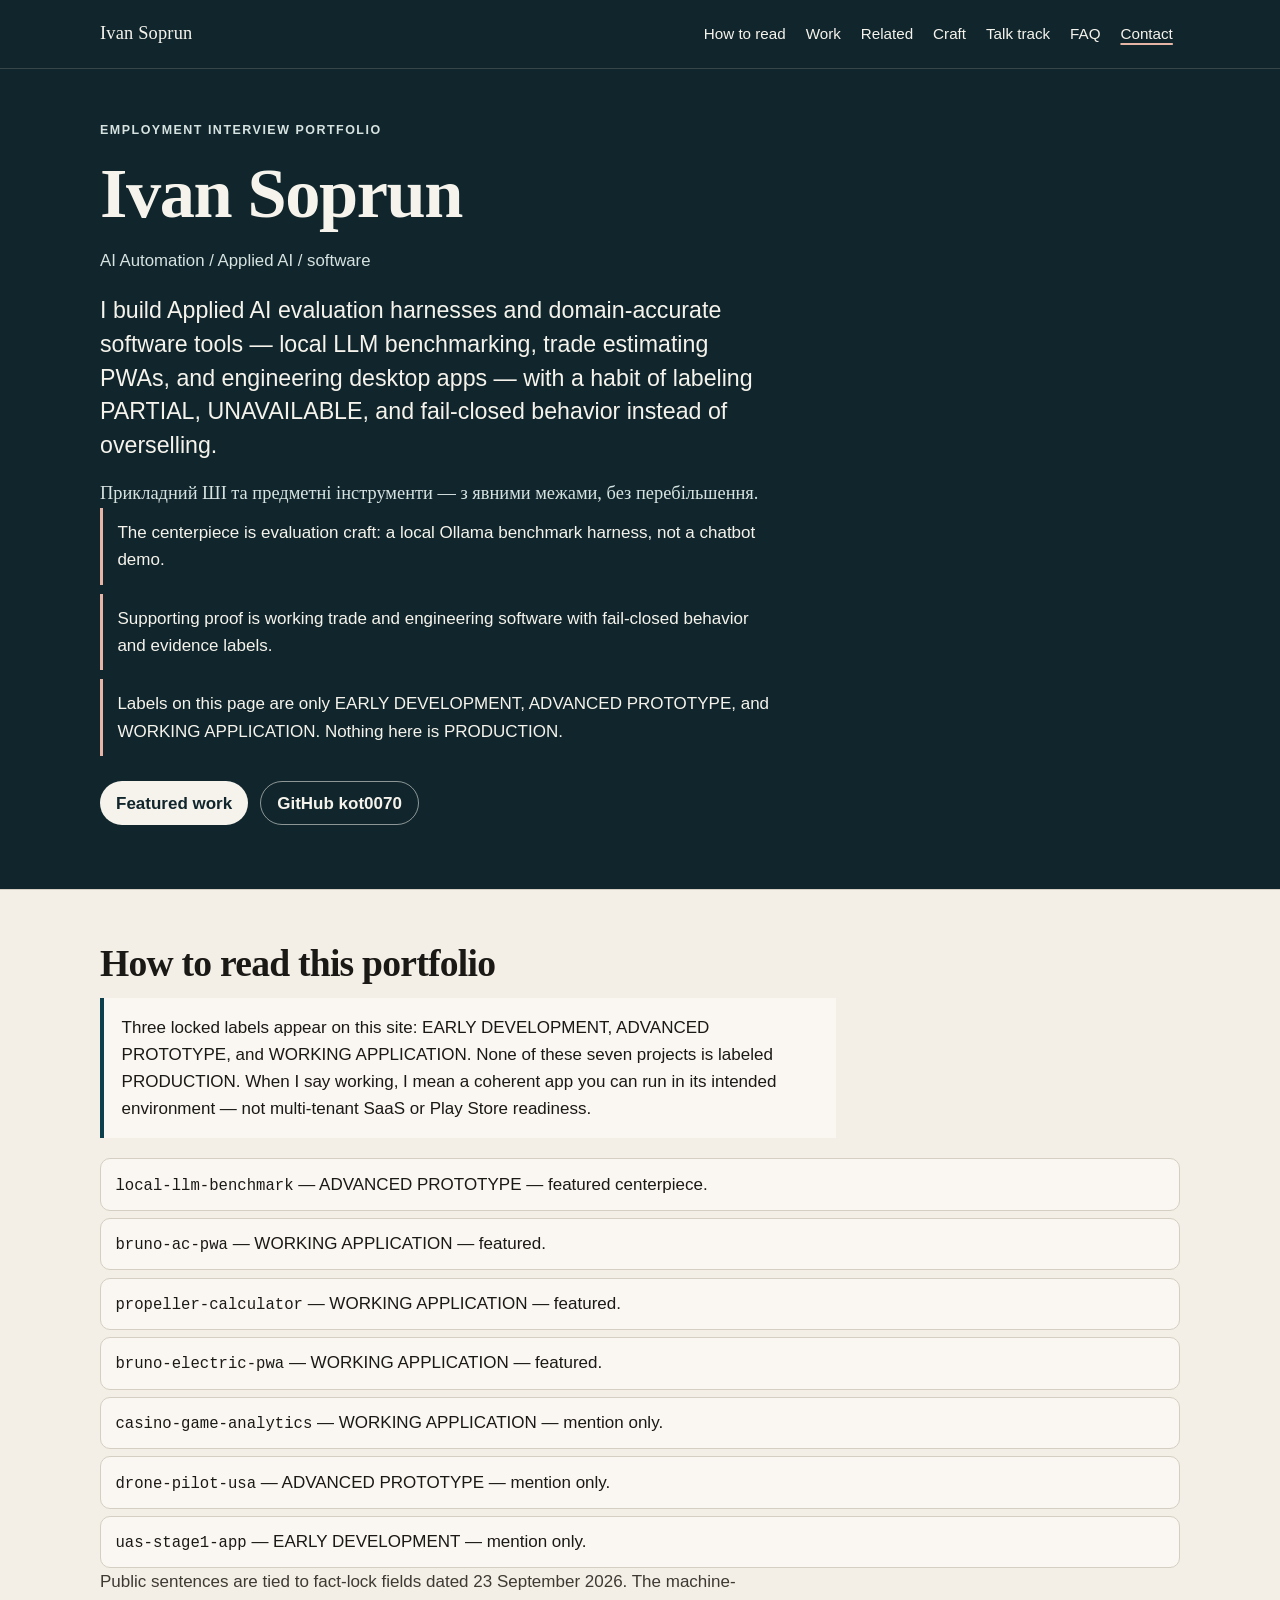
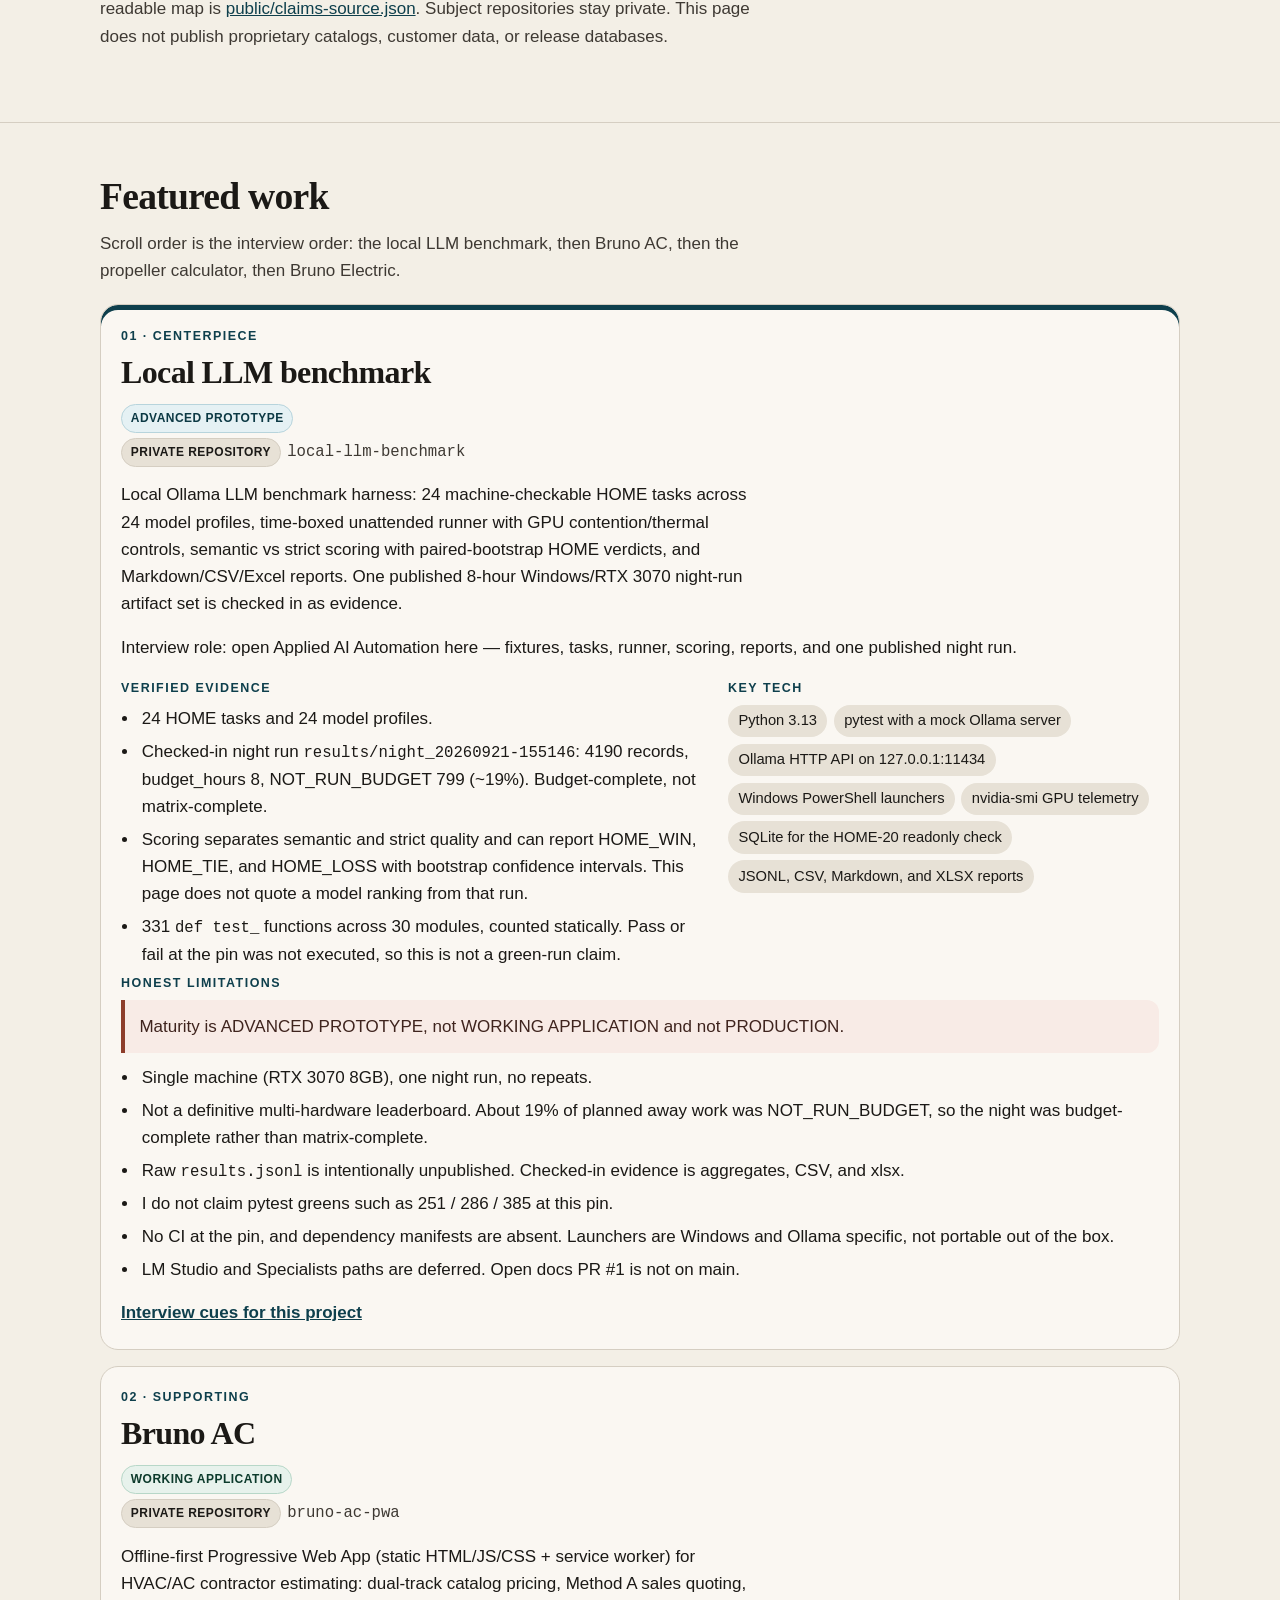
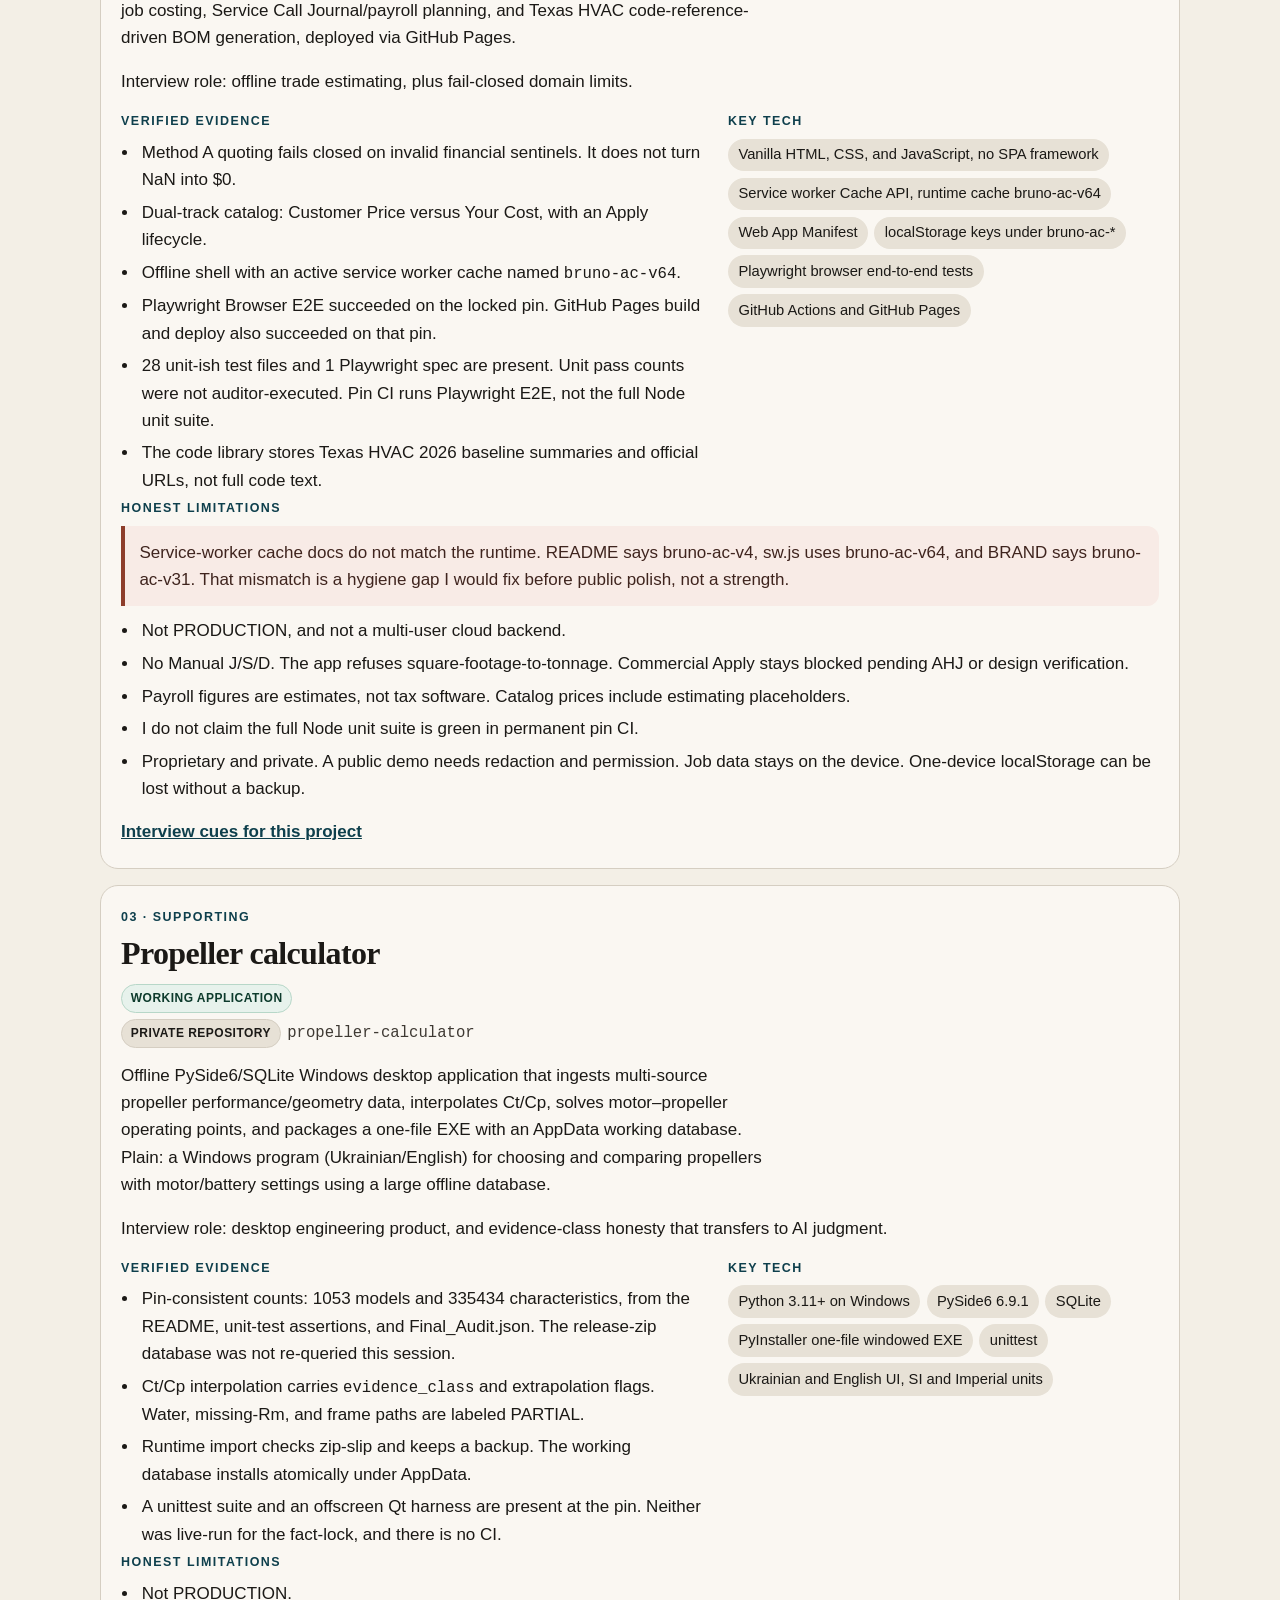
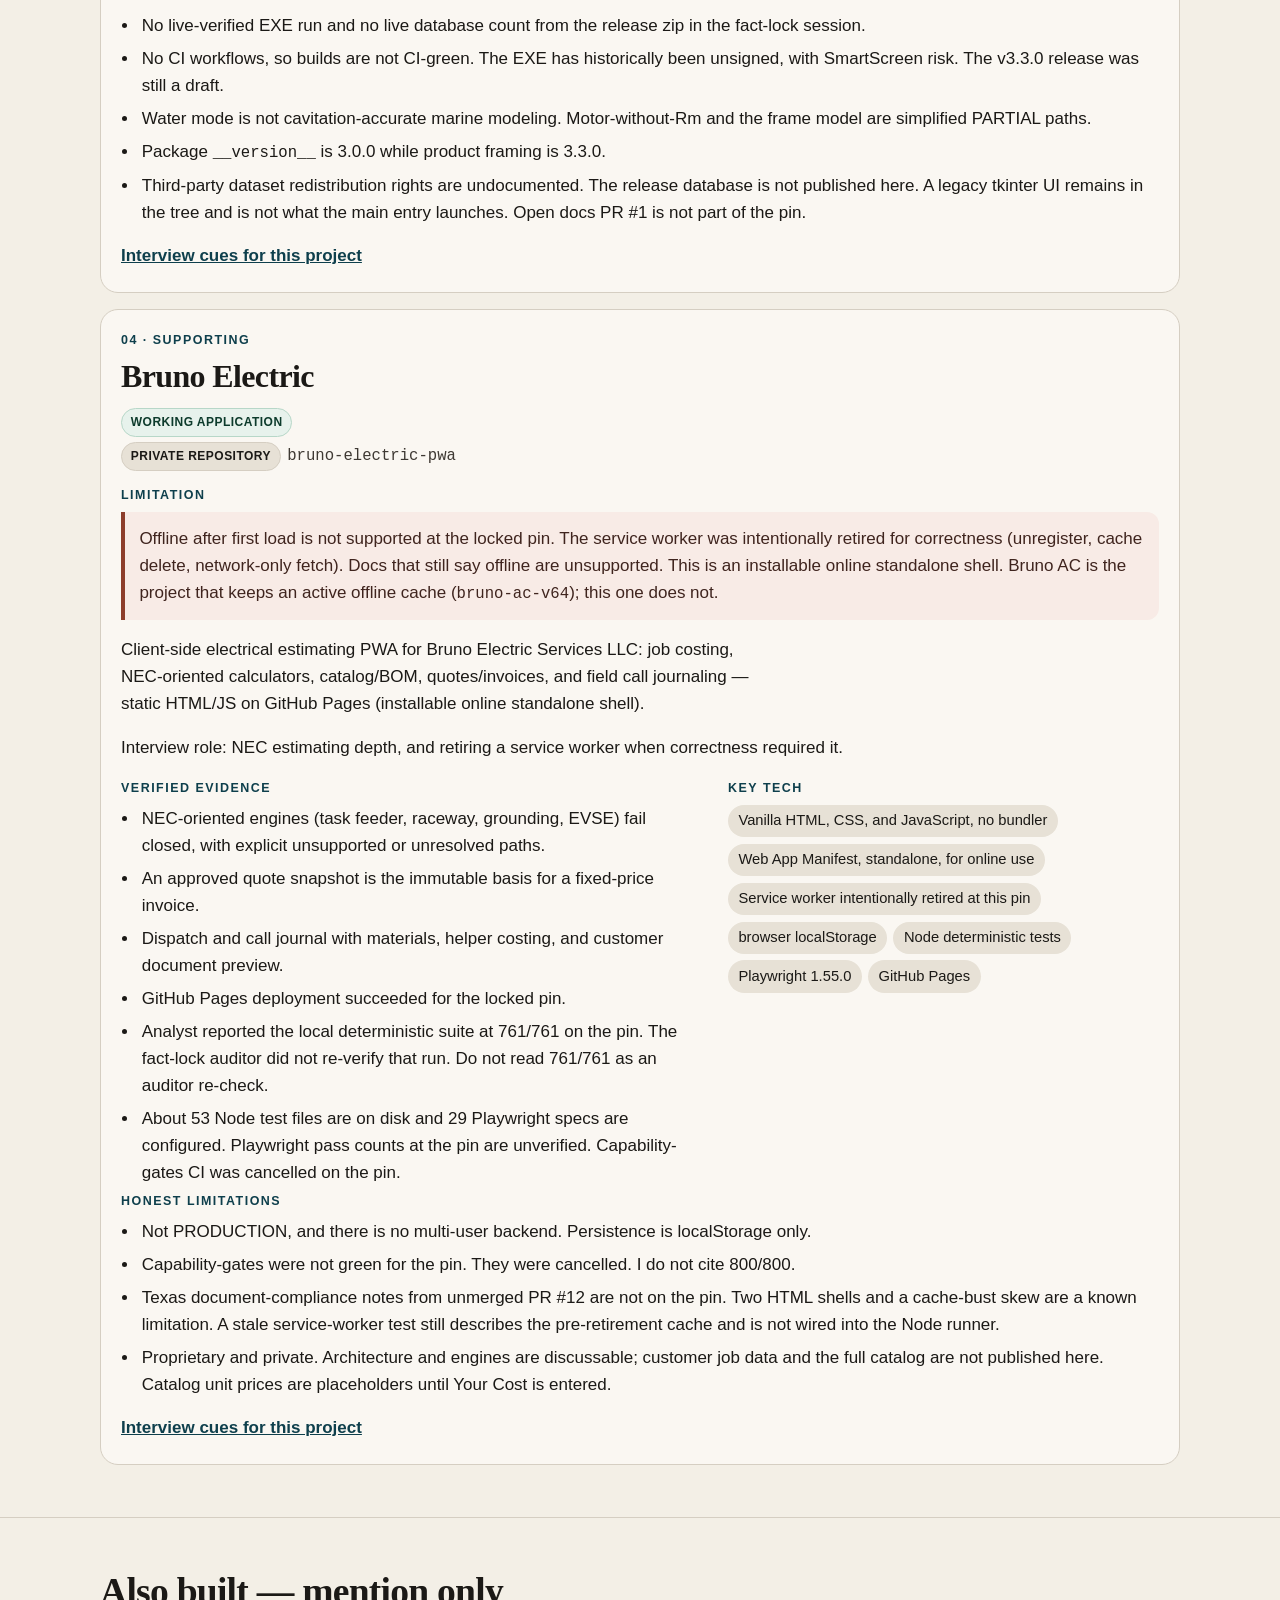
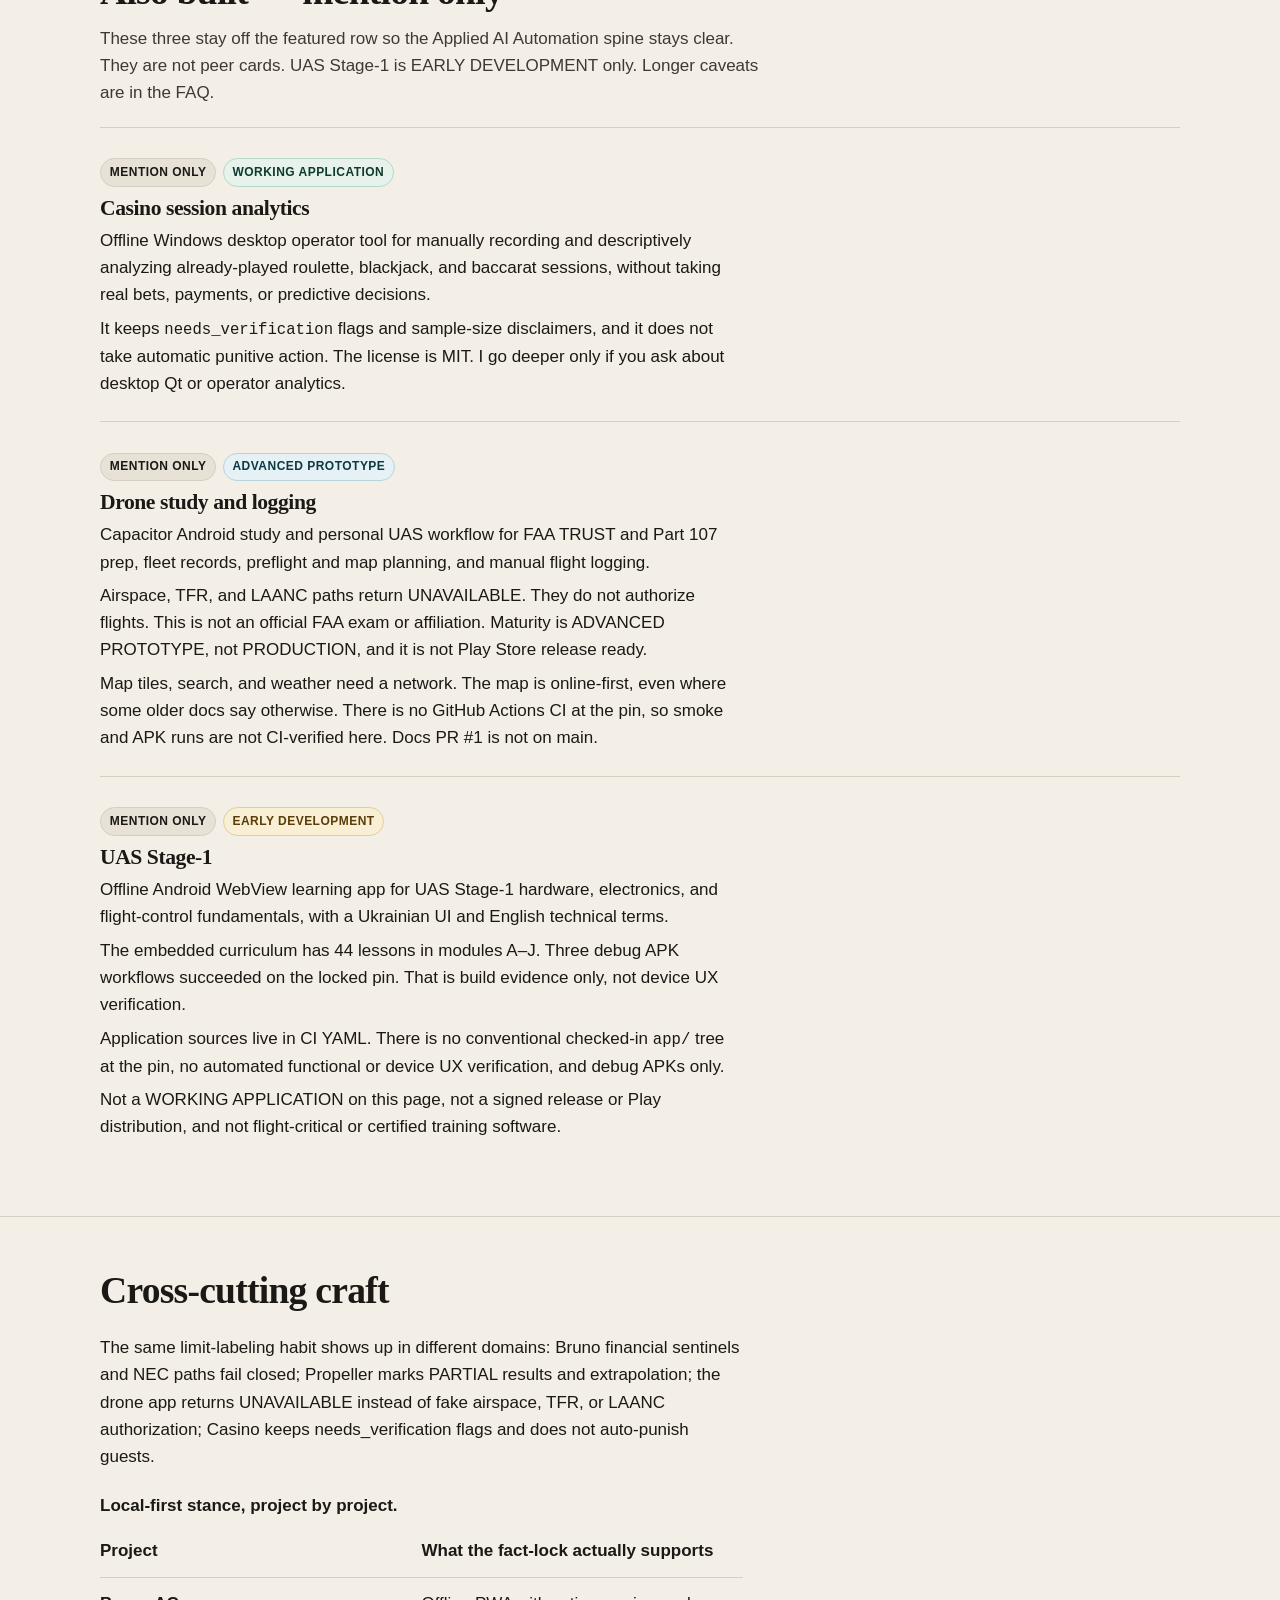
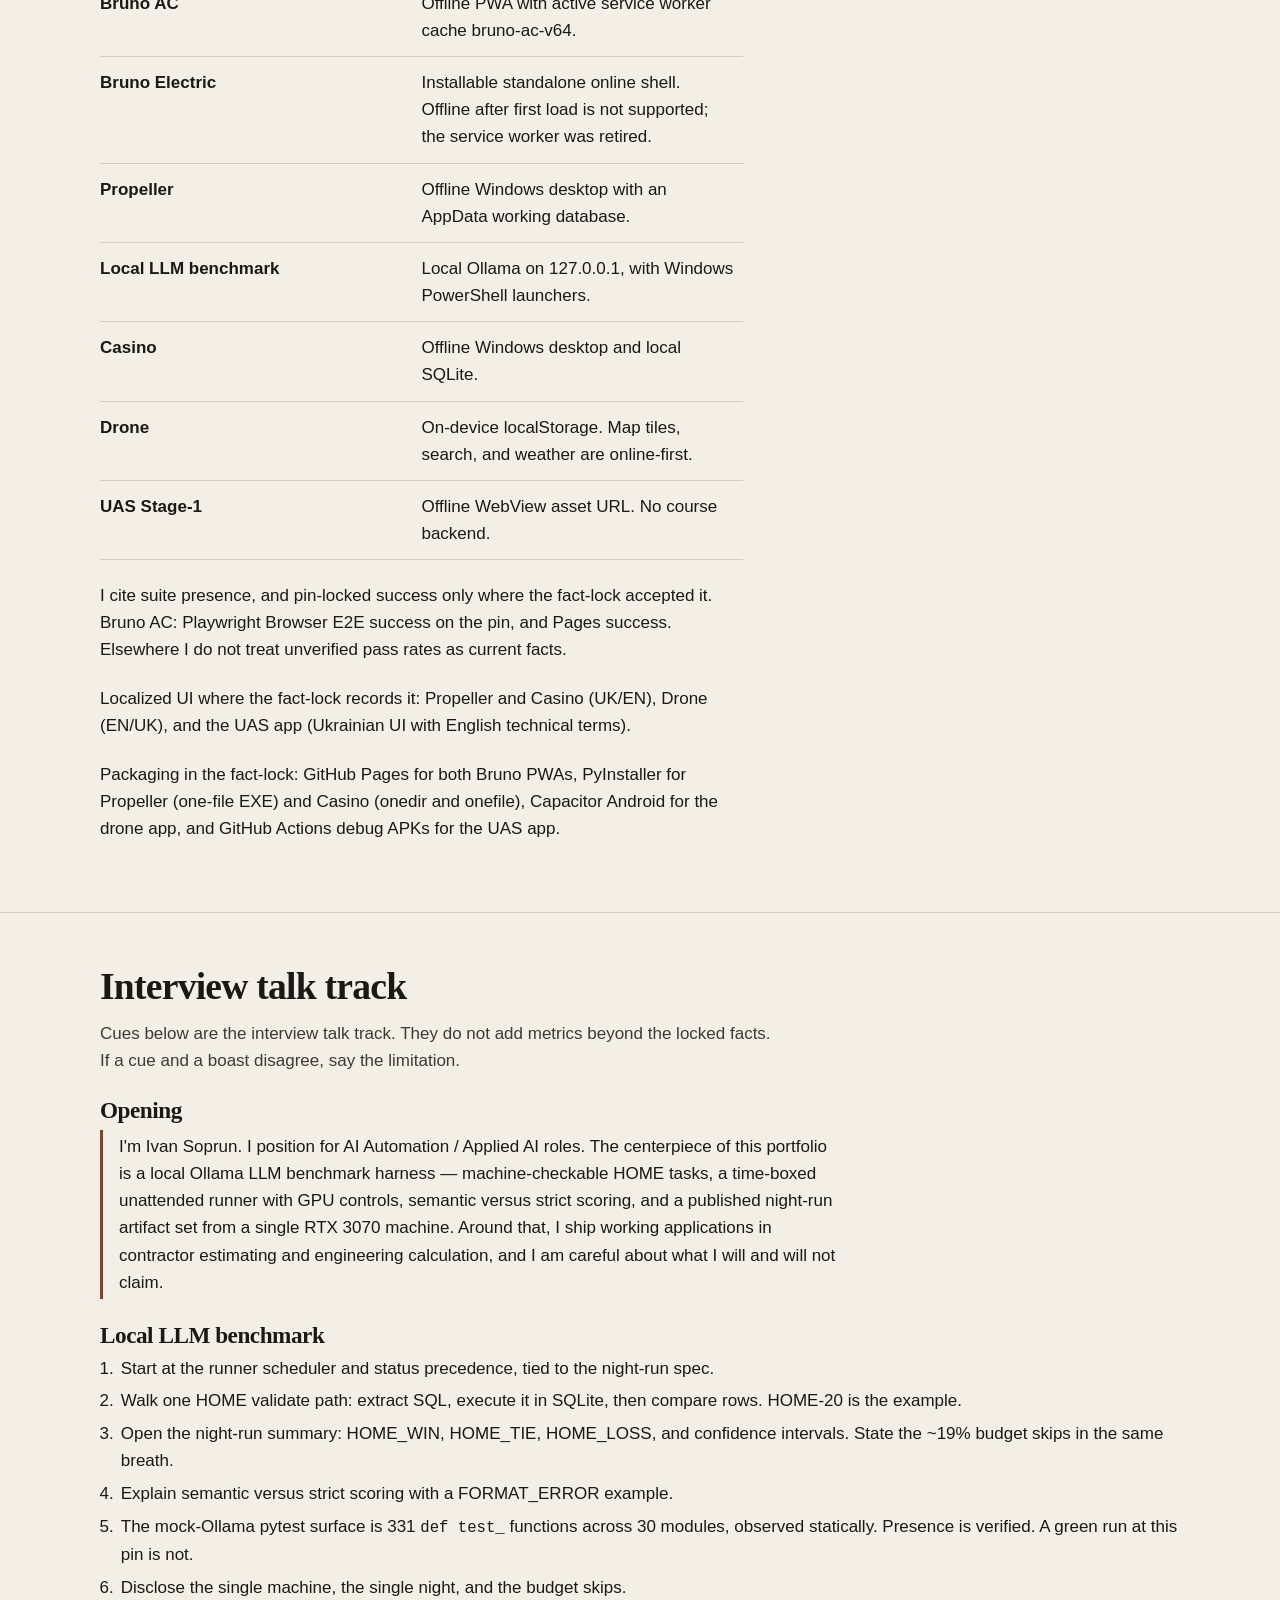
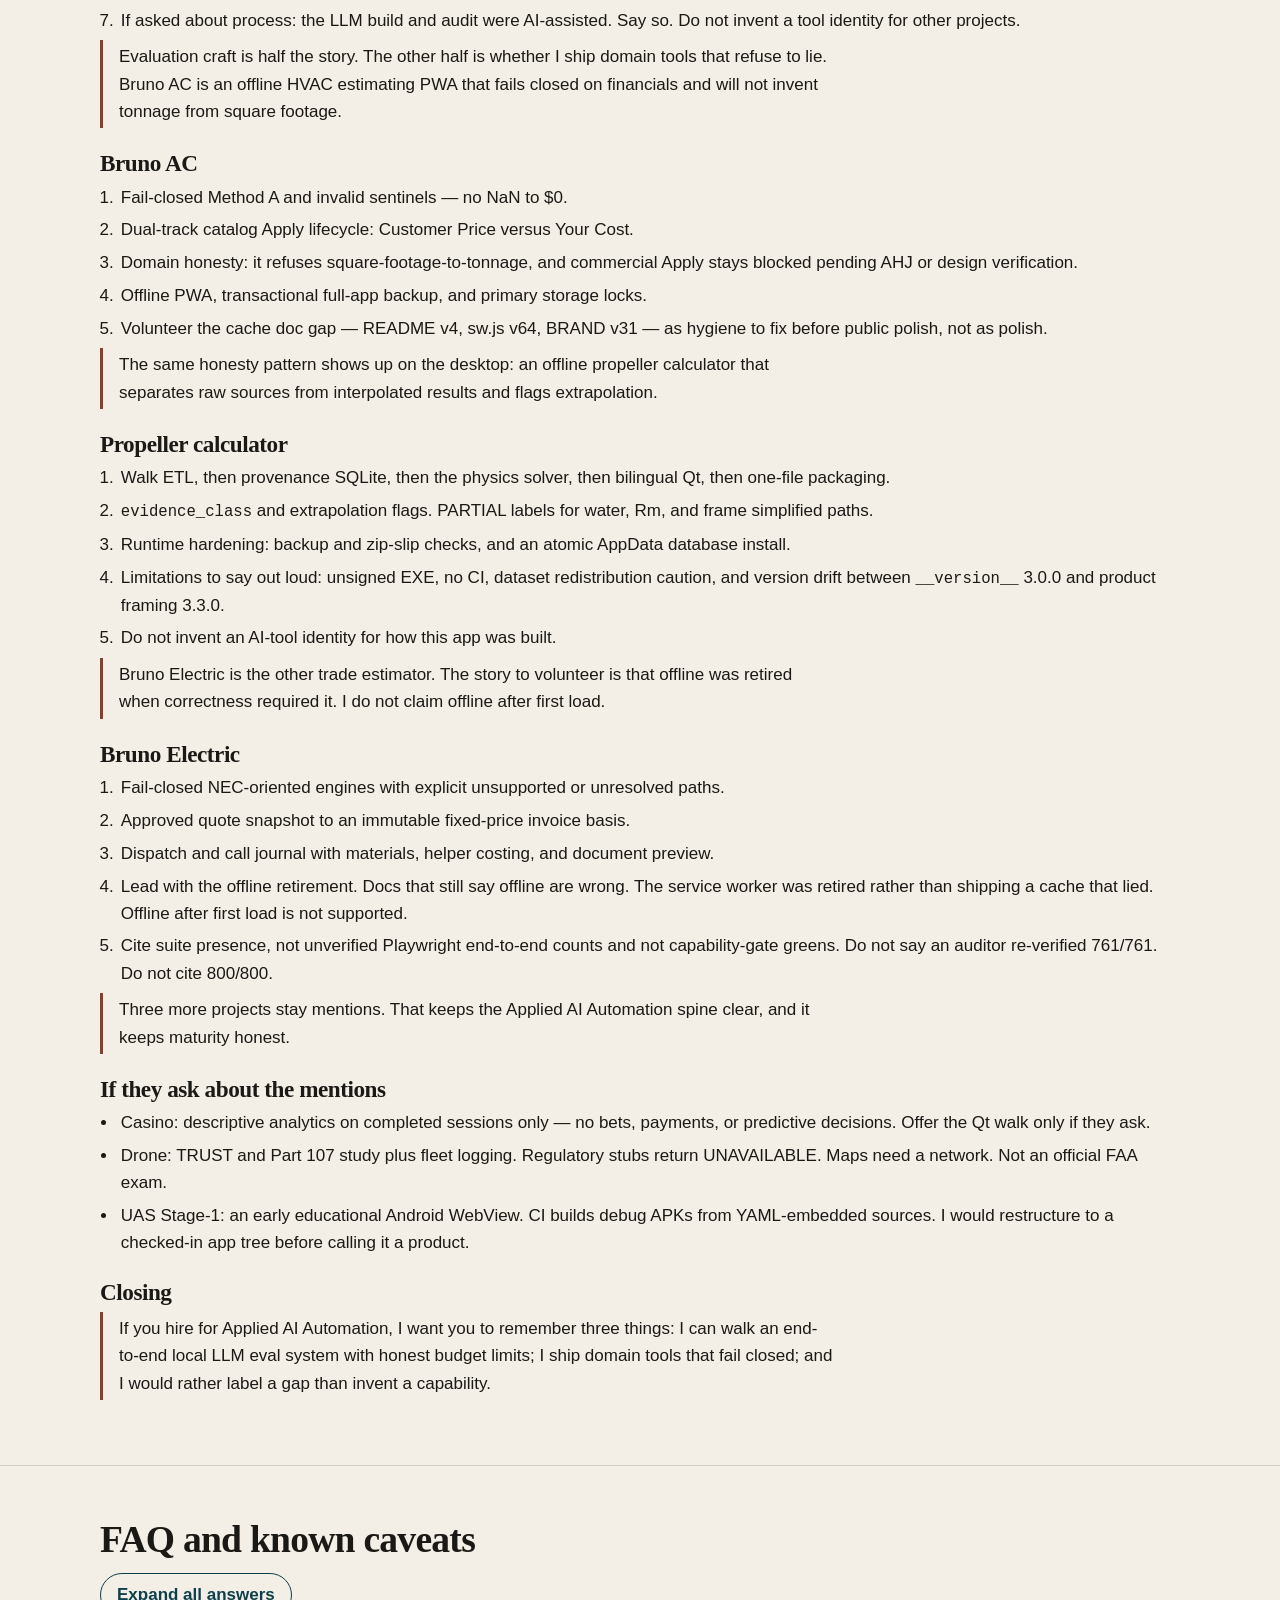
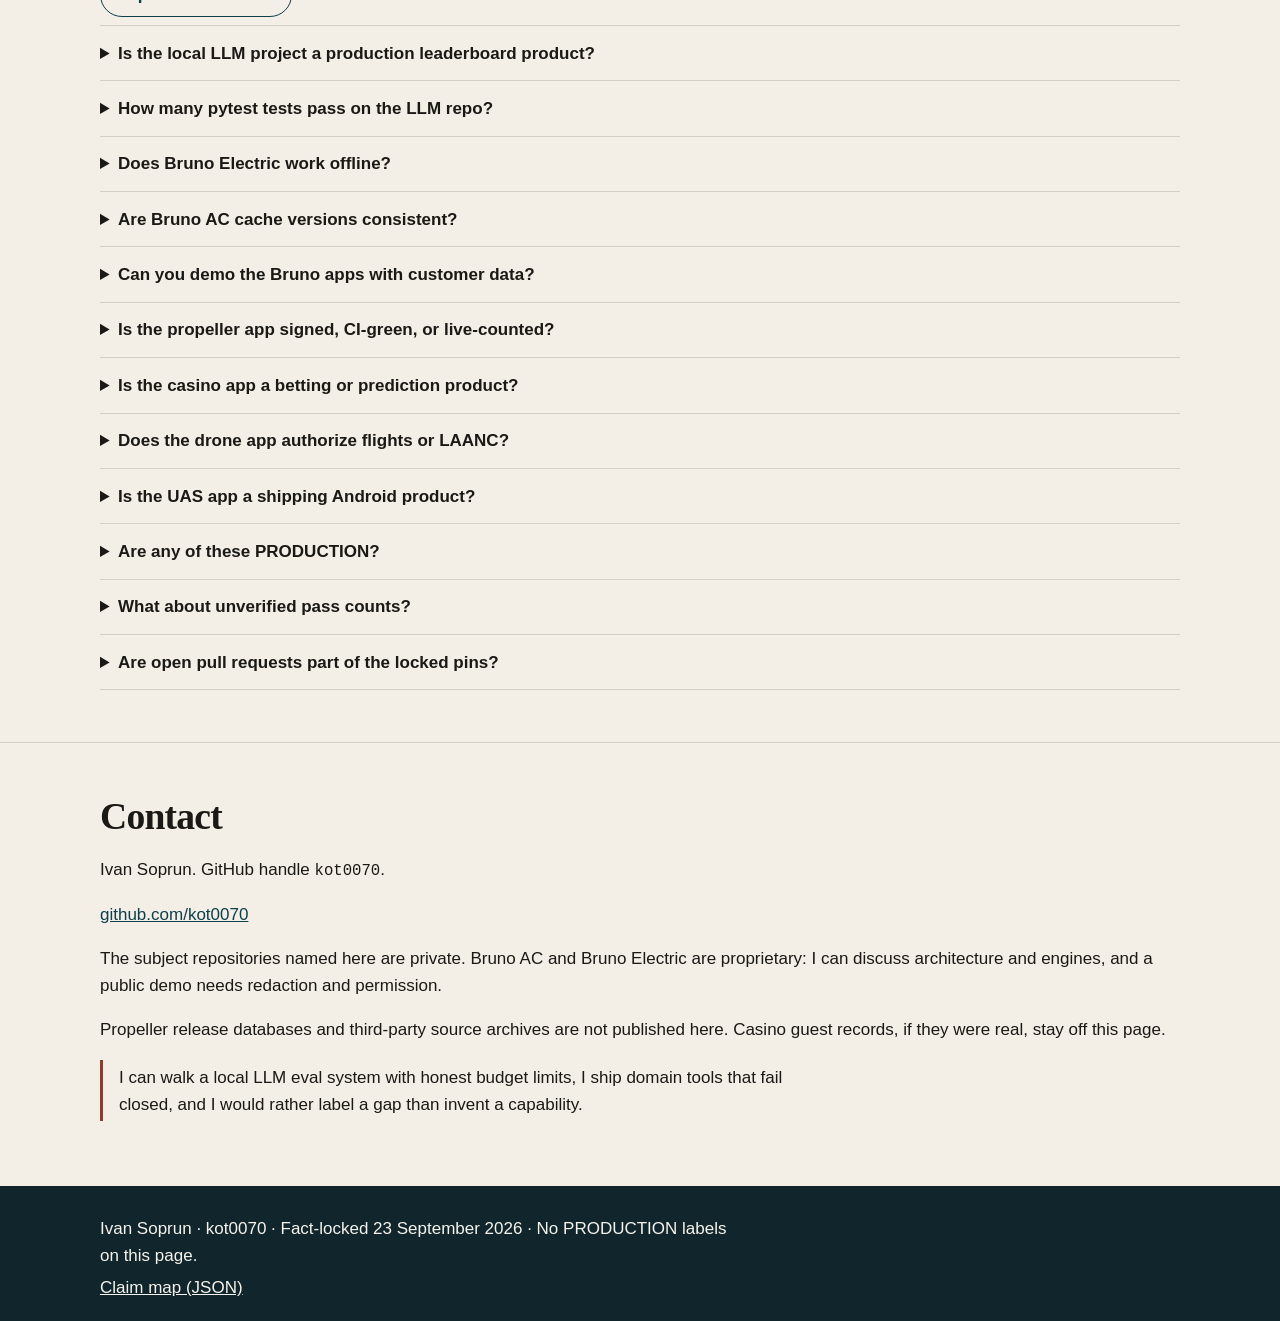
==== index.html @ 4d9cee09 "Add the fact-locked interview portfolio site. Publish one static page for Applied AI Automation inte" ====
<!DOCTYPE html>
<html lang="en">
<head>
  <meta charset="utf-8">
  <meta name="viewport" content="width=device-width, initial-scale=1">
  <title>Ivan Soprun — Applied AI Automation portfolio</title>
  <meta name="description" content="Ivan Soprun — Applied AI evaluation harnesses and domain-accurate software tools. Interview portfolio with locked maturity labels.">
  <meta name="theme-color" content="#10262c">
  <link rel="icon" href="favicon.svg" type="image/svg+xml">
  <link rel="stylesheet" href="styles.css">
</head>
<body>
  <a class="skip" href="#content">Skip to content</a>
  <header class="site-header">
    <div class="wrap header-inner">
      <a class="brand" href="#top">Ivan Soprun</a>
      <nav class="site-nav" aria-label="Page">
        <a href="#read">How to read</a>
        <a href="#work">Work</a>
        <a href="#related">Related</a>
        <a href="#craft">Craft</a>
        <a href="#talk">Talk track</a>
        <a href="#faq">FAQ</a>
        <a href="#contact">Contact</a>
      </nav>
    </div>
  </header>

  <main id="content">
    <section class="hero" id="top" aria-labelledby="hero-title">
      <div class="wrap">
        <p class="eyebrow">Employment interview portfolio</p>
        <h1 id="hero-title">Ivan Soprun</h1>
        <p class="position" data-claim="hero.position" data-fields="selection" data-sources="PORTFOLIO_SELECTION positioning">AI Automation / Applied AI / software</p>
        <p class="lead" data-claim="hero.lead" data-project="local-llm-benchmark bruno-ac-pwa propeller-calculator bruno-electric-pwa" data-fields="verified_purpose verified_implemented_functions maturity_label" data-sources="PORTFOLIO_NARRATIVE §1 | CROSS_PROJECT_SYNTHESIS §1" data-note="Stage 4 hero line. PARTIAL, UNAVAILABLE, and fail-closed are behaviors locked in the supporting fact files.">I build Applied AI evaluation harnesses and domain-accurate software tools — local LLM benchmarking, trade estimating PWAs, and engineering desktop apps — with a habit of labeling PARTIAL, UNAVAILABLE, and fail-closed behavior instead of overselling.</p>
        <p class="ua" lang="uk" data-claim="hero.ua" data-project="local-llm-benchmark bruno-ac-pwa propeller-calculator bruno-electric-pwa" data-fields="verified_purpose" data-note="Ukrainian gloss of the hero line. Not an additional metric.">Прикладний ШІ та предметні інструменти — з явними межами, без перебільшення.</p>
        <ul class="hero-points">
          <li data-claim="hero.point.eval" data-project="local-llm-benchmark" data-fields="verified_purpose verified_maturity" data-sources="PORTFOLIO_NARRATIVE §1" data-note="Chatbot contrast is Stage 4 framing. The fact-lock describes a benchmark harness.">The centerpiece is evaluation craft: a local Ollama benchmark harness, not a chatbot demo.</li>
          <li data-claim="hero.point.support" data-project="bruno-ac-pwa propeller-calculator bruno-electric-pwa" data-fields="maturity_label verified_implemented_functions" data-sources="PORTFOLIO_NARRATIVE §1">Supporting proof is working trade and engineering software with fail-closed behavior and evidence labels.</li>
          <li data-claim="hero.point.labels" data-polarity="constraint" data-project="local-llm-benchmark uas-stage1-app bruno-electric-pwa drone-pilot-usa propeller-calculator bruno-ac-pwa casino-game-analytics" data-fields="maturity_label" data-sources="PORTFOLIO_NARRATIVE §1 | SKILLS_MATRIX maturity_map" data-denies="PRODUCTION maturity for any of the seven projects">Labels on this page are only EARLY DEVELOPMENT, ADVANCED PROTOTYPE, and WORKING APPLICATION. Nothing here is PRODUCTION.</li>
        </ul>
        <div class="hero-actions">
          <a class="button button-primary" href="#work">Featured work</a>
          <a class="button button-ghost" href="https://github.com/kot0070">GitHub kot0070</a>
        </div>
      </div>
    </section>

    <section id="read" aria-labelledby="read-title">
      <div class="wrap">
        <h2 id="read-title">How to read this portfolio</h2>
        <blockquote class="legend-quote" data-claim="read.legend" data-polarity="constraint" data-project="local-llm-benchmark uas-stage1-app bruno-electric-pwa drone-pilot-usa propeller-calculator bruno-ac-pwa casino-game-analytics" data-fields="maturity_label verified_maturity" data-sources="PORTFOLIO_NARRATIVE §2" data-denies="PRODUCTION maturity for any of the seven projects">Three locked labels appear on this site: EARLY DEVELOPMENT, ADVANCED PROTOTYPE, and WORKING APPLICATION. None of these seven projects is labeled PRODUCTION. When I say working, I mean a coherent app you can run in its intended environment — not multi-tenant SaaS or Play Store readiness.</blockquote>
        <ul class="map">
          <li data-claim="read.map.llm" data-project="local-llm-benchmark" data-fields="maturity_label" data-sources="PORTFOLIO_SELECTION featured rank 1"><span class="slug">local-llm-benchmark</span> — ADVANCED PROTOTYPE — featured centerpiece.</li>
          <li data-claim="read.map.ac" data-project="bruno-ac-pwa" data-fields="maturity_label" data-sources="PORTFOLIO_SELECTION featured rank 2"><span class="slug">bruno-ac-pwa</span> — WORKING APPLICATION — featured.</li>
          <li data-claim="read.map.prop" data-project="propeller-calculator" data-fields="maturity_label" data-sources="PORTFOLIO_SELECTION featured rank 3"><span class="slug">propeller-calculator</span> — WORKING APPLICATION — featured.</li>
          <li data-claim="read.map.elec" data-project="bruno-electric-pwa" data-fields="maturity_label" data-sources="PORTFOLIO_SELECTION featured rank 4"><span class="slug">bruno-electric-pwa</span> — WORKING APPLICATION — featured.</li>
          <li data-claim="read.map.casino" data-project="casino-game-analytics" data-fields="maturity_label" data-sources="PORTFOLIO_SELECTION mention_only"><span class="slug">casino-game-analytics</span> — WORKING APPLICATION — mention only.</li>
          <li data-claim="read.map.drone" data-project="drone-pilot-usa" data-fields="maturity_label" data-sources="PORTFOLIO_SELECTION mention_only"><span class="slug">drone-pilot-usa</span> — ADVANCED PROTOTYPE — mention only.</li>
          <li data-claim="read.map.uas" data-project="uas-stage1-app" data-fields="maturity_label" data-sources="PORTFOLIO_SELECTION mention_only"><span class="slug">uas-stage1-app</span> — EARLY DEVELOPMENT — mention only.</li>
        </ul>
        <p class="section-lead" data-claim="read.evidence" data-project="local-llm-benchmark bruno-ac-pwa propeller-calculator bruno-electric-pwa casino-game-analytics drone-pilot-usa uas-stage1-app" data-fields="fact_locked_at verified_public_safe_facts" data-polarity="constraint">Public sentences are tied to fact-lock fields dated 23 September 2026. The machine-readable map is <a href="public/claims-source.json">public/claims-source.json</a>. Subject repositories stay private. This page does not publish proprietary catalogs, customer data, or release databases.</p>
      </div>
    </section>

    <section id="work" aria-labelledby="work-title">
      <div class="wrap">
        <h2 id="work-title">Featured work</h2>
        <p class="section-lead" data-claim="work.order" data-fields="selection" data-sources="PORTFOLIO_SELECTION featured order | PORTFOLIO_NARRATIVE talk order">Scroll order is the interview order: the local LLM benchmark, then Bruno AC, then the propeller calculator, then Bruno Electric.</p>

        <article class="project project-center" id="local-llm-benchmark" data-project="local-llm-benchmark" data-role="centerpiece" data-maturity="ADVANCED PROTOTYPE">
          <p class="kicker" data-claim="llm.kicker" data-fields="selection" data-sources="PORTFOLIO_SELECTION featured rank 1 selection=featured_centerpiece">01 · Centerpiece</p>
          <h3>Local LLM benchmark</h3>
          <div class="badge-row">
            <span class="badge badge-advanced" data-claim="llm.badge.maturity" data-fields="maturity_label">ADVANCED PROTOTYPE</span>
          </div>
          <p class="repo-line"><span class="badge badge-private" data-claim="llm.private" data-fields="verified_public_safe_facts">Private repository</span> <span class="slug">local-llm-benchmark</span></p>
          <p class="purpose" data-claim="llm.purpose" data-fields="verified_purpose">Local Ollama LLM benchmark harness: 24 machine-checkable HOME tasks across 24 model profiles, time-boxed unattended runner with GPU contention/thermal controls, semantic vs strict scoring with paired-bootstrap HOME verdicts, and Markdown/CSV/Excel reports. One published 8-hour Windows/RTX 3070 night-run artifact set is checked in as evidence.</p>
          <p data-claim="llm.role" data-fields="selection" data-sources="PORTFOLIO_SELECTION interview_role | PORTFOLIO_NARRATIVE §3">Interview role: open Applied AI Automation here — fixtures, tasks, runner, scoring, reports, and one published night run.</p>
          <div class="split">
            <div>
              <h4>Verified evidence</h4>
              <ul class="facts">
                <li data-claim="llm.metric.matrix" data-fields="verified_metrics verified_purpose">24 HOME tasks and 24 model profiles.</li>
                <li data-claim="llm.metric.night" data-fields="verified_metrics verified_limitations" data-polarity="caveat">Checked-in night run <span class="slug">results/night_20260921-155146</span>: 4190 records, budget_hours 8, NOT_RUN_BUDGET 799 (~19%). Budget-complete, not matrix-complete.</li>
                <li data-claim="llm.metric.score" data-fields="verified_implemented_functions verified_architecture">Scoring separates semantic and strict quality and can report HOME_WIN, HOME_TIE, and HOME_LOSS with bootstrap confidence intervals. This page does not quote a model ranking from that run.</li>
                <li data-claim="llm.metric.tests" data-fields="verified_testing_evidence verified_metrics" data-polarity="caveat">331 <span class="slug">def test_</span> functions across 30 modules, counted statically. Pass or fail at the pin was not executed, so this is not a green-run claim.</li>
              </ul>
            </div>
            <div>
              <h4>Key tech</h4>
              <ul class="chips" data-fields="verified_technologies">
                <li data-claim="llm.tech.python">Python 3.13</li>
                <li data-claim="llm.tech.pytest">pytest with a mock Ollama server</li>
                <li data-claim="llm.tech.ollama">Ollama HTTP API on 127.0.0.1:11434</li>
                <li data-claim="llm.tech.ps">Windows PowerShell launchers</li>
                <li data-claim="llm.tech.gpu">nvidia-smi GPU telemetry</li>
                <li data-claim="llm.tech.sqlite" data-fields="verified_technologies verified_implemented_functions">SQLite for the HOME-20 readonly check</li>
                <li data-claim="llm.tech.reports">JSONL, CSV, Markdown, and XLSX reports</li>
              </ul>
            </div>
          </div>
          <h4>Honest limitations</h4>
          <ul class="limits">
            <li class="callout" data-claim="llm.limit.maturity" data-polarity="limitation" data-fields="maturity_label verified_maturity do_not_claim" data-denies="WORKING APPLICATION maturity">Maturity is ADVANCED PROTOTYPE, not WORKING APPLICATION and not PRODUCTION.</li>
            <li data-claim="llm.limit.machine" data-polarity="limitation" data-fields="verified_limitations">Single machine (RTX 3070 8GB), one night run, no repeats.</li>
            <li data-claim="llm.limit.leaderboard" data-polarity="limitation" data-fields="do_not_claim verified_limitations verified_metrics" data-denies="Definitive multi-hardware leaderboard rankings">Not a definitive multi-hardware leaderboard. About 19% of planned away work was NOT_RUN_BUDGET, so the night was budget-complete rather than matrix-complete.</li>
            <li data-claim="llm.limit.raw" data-polarity="limitation" data-fields="do_not_claim verified_limitations verified_public_safe_facts" data-denies="Raw results.jsonl published for independent recomputation">Raw <span class="slug">results.jsonl</span> is intentionally unpublished. Checked-in evidence is aggregates, CSV, and xlsx.</li>
            <li data-claim="llm.limit.pytest" data-polarity="limitation" data-fields="do_not_claim verified_testing_evidence" data-denies="251 / 286 / 385 pytest tests verified green at HEAD">I do not claim pytest greens such as 251 / 286 / 385 at this pin.</li>
            <li data-claim="llm.limit.ci" data-polarity="limitation" data-fields="verified_limitations verified_testing_evidence">No CI at the pin, and dependency manifests are absent. Launchers are Windows and Ollama specific, not portable out of the box.</li>
            <li data-claim="llm.limit.scope" data-polarity="limitation" data-fields="verified_limitations do_not_claim" data-denies="PR #1 recruiter README is merged onto main">LM Studio and Specialists paths are deferred. Open docs PR #1 is not on main.</li>
          </ul>
          <p class="more"><a href="#talk-llm">Interview cues for this project</a></p>
        </article>

        <article class="project" id="bruno-ac-pwa" data-project="bruno-ac-pwa" data-role="featured" data-maturity="WORKING APPLICATION">
          <p class="kicker" data-claim="ac.kicker" data-fields="selection" data-sources="PORTFOLIO_SELECTION featured rank 2">02 · Supporting</p>
          <h3>Bruno AC</h3>
          <div class="badge-row">
            <span class="badge badge-working" data-claim="ac.badge.maturity" data-fields="maturity_label">WORKING APPLICATION</span>
          </div>
          <p class="repo-line"><span class="badge badge-private" data-claim="ac.private" data-fields="verified_public_safe_facts">Private repository</span> <span class="slug">bruno-ac-pwa</span></p>
          <p class="purpose" data-claim="ac.purpose" data-fields="verified_purpose">Offline-first Progressive Web App (static HTML/JS/CSS + service worker) for HVAC/AC contractor estimating: dual-track catalog pricing, Method A sales quoting, job costing, Service Call Journal/payroll planning, and Texas HVAC code-reference-driven BOM generation, deployed via GitHub Pages.</p>
          <p data-claim="ac.role" data-fields="selection" data-sources="PORTFOLIO_SELECTION interview_role">Interview role: offline trade estimating, plus fail-closed domain limits.</p>
          <div class="split">
            <div>
              <h4>Verified evidence</h4>
              <ul class="facts">
                <li data-claim="ac.metric.failclosed" data-fields="verified_implemented_functions">Method A quoting fails closed on invalid financial sentinels. It does not turn NaN into $0.</li>
                <li data-claim="ac.metric.catalog" data-fields="verified_implemented_functions">Dual-track catalog: Customer Price versus Your Cost, with an Apply lifecycle.</li>
                <li data-claim="ac.metric.offline" data-fields="verified_implemented_functions verified_architecture verified_metrics">Offline shell with an active service worker cache named <span class="slug">bruno-ac-v64</span>.</li>
                <li data-claim="ac.metric.e2e" data-fields="verified_metrics verified_testing_evidence">Playwright Browser E2E succeeded on the locked pin. GitHub Pages build and deploy also succeeded on that pin.</li>
                <li data-claim="ac.metric.units" data-fields="verified_metrics verified_testing_evidence" data-polarity="caveat">28 unit-ish test files and 1 Playwright spec are present. Unit pass counts were not auditor-executed. Pin CI runs Playwright E2E, not the full Node unit suite.</li>
                <li data-claim="ac.metric.code" data-fields="verified_implemented_functions verified_public_safe_facts">The code library stores Texas HVAC 2026 baseline summaries and official URLs, not full code text.</li>
              </ul>
            </div>
            <div>
              <h4>Key tech</h4>
              <ul class="chips" data-fields="verified_technologies">
                <li data-claim="ac.tech.html">Vanilla HTML, CSS, and JavaScript, no SPA framework</li>
                <li data-claim="ac.tech.sw" data-fields="verified_technologies verified_architecture verified_metrics">Service worker Cache API, runtime cache bruno-ac-v64</li>
                <li data-claim="ac.tech.manifest">Web App Manifest</li>
                <li data-claim="ac.tech.storage" data-fields="verified_technologies verified_architecture">localStorage keys under bruno-ac-*</li>
                <li data-claim="ac.tech.playwright">Playwright browser end-to-end tests</li>
                <li data-claim="ac.tech.pages">GitHub Actions and GitHub Pages</li>
              </ul>
            </div>
          </div>
          <h4>Honest limitations</h4>
          <ul class="limits">
            <li class="callout" data-claim="ac.limit.docgap" data-polarity="limitation" data-fields="verified_limitations do_not_claim recommended_interview_talking_points" data-denies="SW cache version docs already consistent (v4/v64/v31)">Service-worker cache docs do not match the runtime. README says bruno-ac-v4, sw.js uses bruno-ac-v64, and BRAND says bruno-ac-v31. That mismatch is a hygiene gap I would fix before public polish, not a strength.</li>
            <li data-claim="ac.limit.maturity" data-polarity="limitation" data-fields="do_not_claim verified_maturity" data-denies="PRODUCTION / multi-user cloud backend">Not PRODUCTION, and not a multi-user cloud backend.</li>
            <li data-claim="ac.limit.manualj" data-polarity="limitation" data-fields="do_not_claim verified_limitations" data-denies="Manual J/S/D or code-compliant tonnage-from-sqft">No Manual J/S/D. The app refuses square-footage-to-tonnage. Commercial Apply stays blocked pending AHJ or design verification.</li>
            <li data-claim="ac.limit.payroll" data-polarity="limitation" data-fields="do_not_claim verified_limitations" data-denies="Payroll figures are tax-compliant withholding software">Payroll figures are estimates, not tax software. Catalog prices include estimating placeholders.</li>
            <li data-claim="ac.limit.ci" data-polarity="limitation" data-fields="do_not_claim verified_limitations" data-denies="Full node unit suite green in permanent pin CI">I do not claim the full Node unit suite is green in permanent pin CI.</li>
            <li data-claim="ac.limit.private" data-polarity="limitation" data-fields="verified_public_safe_facts verified_limitations">Proprietary and private. A public demo needs redaction and permission. Job data stays on the device. One-device localStorage can be lost without a backup.</li>
          </ul>
          <p class="more"><a href="#talk-ac">Interview cues for this project</a></p>
        </article>

        <article class="project" id="propeller-calculator" data-project="propeller-calculator" data-role="featured" data-maturity="WORKING APPLICATION">
          <p class="kicker" data-claim="prop.kicker" data-fields="selection" data-sources="PORTFOLIO_SELECTION featured rank 3">03 · Supporting</p>
          <h3>Propeller calculator</h3>
          <div class="badge-row">
            <span class="badge badge-working" data-claim="prop.badge.maturity" data-fields="maturity_label">WORKING APPLICATION</span>
          </div>
          <p class="repo-line"><span class="badge badge-private" data-claim="prop.private" data-fields="verified_public_safe_facts">Private repository</span> <span class="slug">propeller-calculator</span></p>
          <p class="purpose" data-claim="prop.purpose" data-fields="verified_purpose">Offline PySide6/SQLite Windows desktop application that ingests multi-source propeller performance/geometry data, interpolates Ct/Cp, solves motor–propeller operating points, and packages a one-file EXE with an AppData working database. Plain: a Windows program (Ukrainian/English) for choosing and comparing propellers with motor/battery settings using a large offline database.</p>
          <p data-claim="prop.role" data-fields="selection" data-sources="PORTFOLIO_SELECTION interview_role">Interview role: desktop engineering product, and evidence-class honesty that transfers to AI judgment.</p>
          <div class="split">
            <div>
              <h4>Verified evidence</h4>
              <ul class="facts">
                <li data-claim="prop.metric.counts" data-fields="verified_metrics" data-polarity="caveat">Pin-consistent counts: 1053 models and 335434 characteristics, from the README, unit-test assertions, and Final_Audit.json. The release-zip database was not re-queried this session.</li>
                <li data-claim="prop.metric.evidence" data-fields="verified_implemented_functions">Ct/Cp interpolation carries <span class="slug">evidence_class</span> and extrapolation flags. Water, missing-Rm, and frame paths are labeled PARTIAL.</li>
                <li data-claim="prop.metric.pack" data-fields="verified_implemented_functions verified_architecture">Runtime import checks zip-slip and keeps a backup. The working database installs atomically under AppData.</li>
                <li data-claim="prop.metric.tests" data-fields="verified_testing_evidence" data-polarity="caveat">A unittest suite and an offscreen Qt harness are present at the pin. Neither was live-run for the fact-lock, and there is no CI.</li>
              </ul>
            </div>
            <div>
              <h4>Key tech</h4>
              <ul class="chips" data-fields="verified_technologies">
                <li data-claim="prop.tech.py">Python 3.11+ on Windows</li>
                <li data-claim="prop.tech.qt">PySide6 6.9.1</li>
                <li data-claim="prop.tech.sql">SQLite</li>
                <li data-claim="prop.tech.exe">PyInstaller one-file windowed EXE</li>
                <li data-claim="prop.tech.unit">unittest</li>
                <li data-claim="prop.tech.lang" data-fields="verified_implemented_functions verified_architecture">Ukrainian and English UI, SI and Imperial units</li>
              </ul>
            </div>
          </div>
          <h4>Honest limitations</h4>
          <ul class="limits">
            <li data-claim="prop.limit.maturity" data-polarity="limitation" data-fields="do_not_claim verified_maturity" data-denies="PRODUCTION maturity">Not PRODUCTION.</li>
            <li data-claim="prop.limit.live" data-polarity="limitation" data-fields="do_not_claim verified_limitations verified_testing_evidence" data-denies="Live-verified EXE runtime or live DB COUNT from release zip this session">No live-verified EXE run and no live database count from the release zip in the fact-lock session.</li>
            <li data-claim="prop.limit.sign" data-polarity="limitation" data-fields="do_not_claim verified_limitations" data-denies="Signed Windows distribution || CI-green builds">No CI workflows, so builds are not CI-green. The EXE has historically been unsigned, with SmartScreen risk. The v3.3.0 release was still a draft.</li>
            <li data-claim="prop.limit.partial" data-polarity="limitation" data-fields="verified_limitations do_not_claim" data-denies="Cavitation-accurate water/marine modeling">Water mode is not cavitation-accurate marine modeling. Motor-without-Rm and the frame model are simplified PARTIAL paths.</li>
            <li data-claim="prop.limit.version" data-polarity="limitation" data-fields="verified_limitations verified_metrics">Package <span class="slug">__version__</span> is 3.0.0 while product framing is 3.3.0.</li>
            <li data-claim="prop.limit.data" data-polarity="limitation" data-fields="verified_limitations verified_public_safe_facts">Third-party dataset redistribution rights are undocumented. The release database is not published here. A legacy tkinter UI remains in the tree and is not what the main entry launches. Open docs PR #1 is not part of the pin.</li>
          </ul>
          <p class="more"><a href="#talk-prop">Interview cues for this project</a></p>
        </article>

        <article class="project" id="bruno-electric-pwa" data-project="bruno-electric-pwa" data-role="featured" data-maturity="WORKING APPLICATION">
          <p class="kicker" data-claim="elec.kicker" data-fields="selection" data-sources="PORTFOLIO_SELECTION featured rank 4">04 · Supporting</p>
          <h3>Bruno Electric</h3>
          <div class="badge-row">
            <span class="badge badge-working" data-claim="elec.badge.maturity" data-fields="maturity_label">WORKING APPLICATION</span>
          </div>
          <p class="repo-line"><span class="badge badge-private" data-claim="elec.private" data-fields="verified_public_safe_facts">Private repository</span> <span class="slug">bruno-electric-pwa</span></p>
          <h4>Limitation</h4>
          <aside class="callout" data-claim="elec.offline" data-polarity="limitation" data-fields="do_not_claim verified_limitations verified_architecture verified_purpose" data-denies="Works offline after first load">Offline after first load is not supported at the locked pin. The service worker was intentionally retired for correctness (unregister, cache delete, network-only fetch). Docs that still say offline are unsupported. This is an installable online standalone shell. Bruno AC is the project that keeps an active offline cache (<span class="slug">bruno-ac-v64</span>); this one does not.</aside>
          <p class="purpose" data-claim="elec.purpose" data-fields="verified_purpose">Client-side electrical estimating PWA for Bruno Electric Services LLC: job costing, NEC-oriented calculators, catalog/BOM, quotes/invoices, and field call journaling — static HTML/JS on GitHub Pages (installable online standalone shell).</p>
          <p data-claim="elec.role" data-fields="selection" data-sources="PORTFOLIO_SELECTION interview_role">Interview role: NEC estimating depth, and retiring a service worker when correctness required it.</p>
          <div class="split">
            <div>
              <h4>Verified evidence</h4>
              <ul class="facts">
                <li data-claim="elec.metric.nec" data-fields="verified_implemented_functions recommended_interview_talking_points">NEC-oriented engines (task feeder, raceway, grounding, EVSE) fail closed, with explicit unsupported or unresolved paths.</li>
                <li data-claim="elec.metric.quote" data-fields="verified_implemented_functions">An approved quote snapshot is the immutable basis for a fixed-price invoice.</li>
                <li data-claim="elec.metric.journal" data-fields="verified_implemented_functions">Dispatch and call journal with materials, helper costing, and customer document preview.</li>
                <li data-claim="elec.metric.pages" data-fields="verified_implemented_functions verified_testing_evidence">GitHub Pages deployment succeeded for the locked pin.</li>
                <li data-claim="elec.metric.suite" data-fields="verified_metrics verified_testing_evidence" data-polarity="caveat" data-denies="Auditor independently re-verified 761/761">Analyst reported the local deterministic suite at 761/761 on the pin. The fact-lock auditor did not re-verify that run. Do not read 761/761 as an auditor re-check.</li>
                <li data-claim="elec.metric.e2e" data-fields="verified_metrics verified_testing_evidence" data-polarity="caveat" data-denies="Playwright e2e pass counts verified at pin">About 53 Node test files are on disk and 29 Playwright specs are configured. Playwright pass counts at the pin are unverified. Capability-gates CI was cancelled on the pin.</li>
              </ul>
            </div>
            <div>
              <h4>Key tech</h4>
              <ul class="chips" data-fields="verified_technologies">
                <li data-claim="elec.tech.html">Vanilla HTML, CSS, and JavaScript, no bundler</li>
                <li data-claim="elec.tech.manifest" data-fields="verified_technologies verified_purpose">Web App Manifest, standalone, for online use</li>
                <li data-claim="elec.tech.sw" data-polarity="limitation" data-fields="verified_technologies verified_architecture">Service worker intentionally retired at this pin</li>
                <li data-claim="elec.tech.storage">browser localStorage</li>
                <li data-claim="elec.tech.node">Node deterministic tests</li>
                <li data-claim="elec.tech.playwright">Playwright 1.55.0</li>
                <li data-claim="elec.tech.pages">GitHub Pages</li>
              </ul>
            </div>
          </div>
          <h4>Honest limitations</h4>
          <ul class="limits">
            <li data-claim="elec.limit.maturity" data-polarity="limitation" data-fields="do_not_claim verified_maturity" data-denies="Production multi-user backend">Not PRODUCTION, and there is no multi-user backend. Persistence is localStorage only.</li>
            <li data-claim="elec.limit.gates" data-polarity="limitation" data-fields="do_not_claim verified_limitations verified_testing_evidence" data-denies="CI capability-gates green for pin 227d1eee…">Capability-gates were not green for the pin. They were cancelled. I do not cite 800/800.</li>
            <li data-claim="elec.limit.docs" data-polarity="limitation" data-fields="do_not_claim verified_limitations" data-denies="Texas document compliance from unmerged PR #12">Texas document-compliance notes from unmerged PR #12 are not on the pin. Two HTML shells and a cache-bust skew are a known limitation. A stale service-worker test still describes the pre-retirement cache and is not wired into the Node runner.</li>
            <li data-claim="elec.limit.private" data-polarity="limitation" data-fields="verified_public_safe_facts verified_limitations">Proprietary and private. Architecture and engines are discussable; customer job data and the full catalog are not published here. Catalog unit prices are placeholders until Your Cost is entered.</li>
          </ul>
          <p class="more"><a href="#talk-elec">Interview cues for this project</a></p>
        </article>
      </div>
    </section>

    <section id="related" aria-labelledby="related-title">
      <div class="wrap">
        <h2 id="related-title">Also built — mention only</h2>
        <p class="section-lead" data-claim="related.intro" data-polarity="constraint" data-project="casino-game-analytics drone-pilot-usa uas-stage1-app" data-fields="maturity_label" data-sources="PORTFOLIO_SELECTION mention_only | PORTFOLIO_NARRATIVE §7">These three stay off the featured row so the Applied AI Automation spine stays clear. They are not peer cards. UAS Stage-1 is EARLY DEVELOPMENT only. Longer caveats are in the FAQ.</p>

        <article class="mention" id="casino-game-analytics" data-project="casino-game-analytics" data-role="mention" data-maturity="WORKING APPLICATION">
          <div class="badge-row">
            <span class="badge badge-neutral" data-claim="casino.badge.role" data-fields="selection" data-sources="PORTFOLIO_SELECTION mention_only">Mention only</span>
            <span class="badge badge-working" data-claim="casino.badge.maturity" data-fields="maturity_label">WORKING APPLICATION</span>
          </div>
          <h3>Casino session analytics</h3>
          <p data-claim="casino.purpose" data-polarity="bounded" data-fields="verified_purpose do_not_claim" data-denies="Real-money betting, payments, or predictive gambling advice">Offline Windows desktop operator tool for manually recording and descriptively analyzing already-played roulette, blackjack, and baccarat sessions, without taking real bets, payments, or predictive decisions.</p>
          <p data-claim="casino.honesty" data-fields="verified_implemented_functions verified_public_safe_facts" data-sources="PORTFOLIO_NARRATIVE §7">It keeps <span class="slug">needs_verification</span> flags and sample-size disclaimers, and it does not take automatic punitive action. The license is MIT. I go deeper only if you ask about desktop Qt or operator analytics.</p>
        </article>

        <article class="mention" id="drone-pilot-usa" data-project="drone-pilot-usa" data-role="mention" data-maturity="ADVANCED PROTOTYPE">
          <div class="badge-row">
            <span class="badge badge-neutral" data-claim="drone.badge.role" data-fields="selection" data-sources="PORTFOLIO_SELECTION mention_only">Mention only</span>
            <span class="badge badge-advanced" data-claim="drone.badge.maturity" data-fields="maturity_label">ADVANCED PROTOTYPE</span>
          </div>
          <h3>Drone study and logging</h3>
          <p data-claim="drone.purpose" data-fields="verified_purpose verified_implemented_functions">Capacitor Android study and personal UAS workflow for FAA TRUST and Part 107 prep, fleet records, preflight and map planning, and manual flight logging.</p>
          <p data-claim="drone.deny" data-polarity="denial" data-fields="do_not_claim verified_implemented_functions verified_public_safe_facts maturity_label" data-denies="Live LAANC / airspace / TFR authorization || Official FAA exam or affiliation || PRODUCTION maturity or Play Store release readiness">Airspace, TFR, and LAANC paths return UNAVAILABLE. They do not authorize flights. This is not an official FAA exam or affiliation. Maturity is ADVANCED PROTOTYPE, not PRODUCTION, and it is not Play Store release ready.</p>
          <p data-claim="drone.maps" data-polarity="limitation" data-fields="verified_limitations do_not_claim verified_testing_evidence" data-denies="Offline-first map (tiles/search/weather need network) || CI-verified green smoke/APK at pin || PR #1 docs README is on main">Map tiles, search, and weather need a network. The map is online-first, even where some older docs say otherwise. There is no GitHub Actions CI at the pin, so smoke and APK runs are not CI-verified here. Docs PR #1 is not on main.</p>
        </article>

        <article class="mention" id="uas-stage1-app" data-project="uas-stage1-app" data-role="mention" data-maturity="EARLY DEVELOPMENT">
          <div class="badge-row">
            <span class="badge badge-neutral" data-claim="uas.badge.role" data-fields="selection" data-sources="PORTFOLIO_SELECTION mention_only">Mention only</span>
            <span class="badge badge-early" data-claim="uas.badge.maturity" data-fields="maturity_label">EARLY DEVELOPMENT</span>
          </div>
          <h3>UAS Stage-1</h3>
          <p data-claim="uas.purpose" data-fields="verified_purpose">Offline Android WebView learning app for UAS Stage-1 hardware, electronics, and flight-control fundamentals, with a Ukrainian UI and English technical terms.</p>
          <p data-claim="uas.curriculum" data-fields="verified_metrics verified_testing_evidence" data-polarity="caveat">The embedded curriculum has 44 lessons in modules A–J. Three debug APK workflows succeeded on the locked pin. That is build evidence only, not device UX verification.</p>
          <p data-claim="uas.layout" data-polarity="limitation" data-fields="verified_architecture verified_limitations verified_maturity do_not_claim" data-denies="Conventional checked-in Android app/ tree at pin || Automated functional or device UX verification">Application sources live in CI YAML. There is no conventional checked-in <span class="slug">app/</span> tree at the pin, no automated functional or device UX verification, and debug APKs only.</p>
          <p data-claim="uas.deny" data-polarity="denial" data-fields="do_not_claim maturity_label" data-denies="WORKING APPLICATION as default employment maturity without CI-YAML caveats || Signed release / Play distribution || Flight-critical or certified training software">Not a WORKING APPLICATION on this page, not a signed release or Play distribution, and not flight-critical or certified training software.</p>
        </article>
      </div>
    </section>

    <section id="craft" aria-labelledby="craft-title">
      <div class="wrap">
        <h2 id="craft-title">Cross-cutting craft</h2>
        <p class="craft-block" data-claim="craft.failclosed" data-polarity="bounded" data-project="bruno-ac-pwa bruno-electric-pwa propeller-calculator drone-pilot-usa casino-game-analytics" data-fields="verified_implemented_functions" data-sources="PORTFOLIO_NARRATIVE §8 | CROSS_PROJECT_SYNTHESIS §3.2">The same limit-labeling habit shows up in different domains: Bruno financial sentinels and NEC paths fail closed; Propeller marks PARTIAL results and extrapolation; the drone app returns UNAVAILABLE instead of fake airspace, TFR, or LAANC authorization; Casino keeps needs_verification flags and does not auto-punish guests.</p>
        <div class="craft-block">
          <table class="stance-table">
            <caption data-claim="craft.local.caption" data-fields="selection" data-sources="CROSS_PROJECT_SYNTHESIS §3.3">Local-first stance, project by project.</caption>
            <thead>
              <tr>
                <th scope="col">Project</th>
                <th scope="col">What the fact-lock actually supports</th>
              </tr>
            </thead>
            <tbody>
              <tr>
                <th scope="row">Bruno AC</th>
                <td data-claim="craft.local.ac" data-project="bruno-ac-pwa" data-fields="verified_architecture verified_implemented_functions">Offline PWA with active service worker cache bruno-ac-v64.</td>
              </tr>
              <tr>
                <th scope="row">Bruno Electric</th>
                <td data-claim="craft.local.elec" data-project="bruno-electric-pwa" data-polarity="limitation" data-fields="verified_purpose verified_limitations do_not_claim" data-denies="Works offline after first load">Installable standalone online shell. Offline after first load is not supported; the service worker was retired.</td>
              </tr>
              <tr>
                <th scope="row">Propeller</th>
                <td data-claim="craft.local.prop" data-project="propeller-calculator" data-fields="verified_purpose verified_architecture">Offline Windows desktop with an AppData working database.</td>
              </tr>
              <tr>
                <th scope="row">Local LLM benchmark</th>
                <td data-claim="craft.local.llm" data-project="local-llm-benchmark" data-fields="verified_technologies verified_purpose">Local Ollama on 127.0.0.1, with Windows PowerShell launchers.</td>
              </tr>
              <tr>
                <th scope="row">Casino</th>
                <td data-claim="craft.local.casino" data-project="casino-game-analytics" data-fields="verified_purpose verified_public_safe_facts">Offline Windows desktop and local SQLite.</td>
              </tr>
              <tr>
                <th scope="row">Drone</th>
                <td data-claim="craft.local.drone" data-project="drone-pilot-usa" data-polarity="limitation" data-fields="verified_technologies verified_limitations" data-denies="Offline-first map (tiles/search/weather need network)">On-device localStorage. Map tiles, search, and weather are online-first.</td>
              </tr>
              <tr>
                <th scope="row">UAS Stage-1</th>
                <td data-claim="craft.local.uas" data-project="uas-stage1-app" data-fields="verified_architecture verified_purpose">Offline WebView asset URL. No course backend.</td>
              </tr>
            </tbody>
          </table>
        </div>
        <p class="craft-block" data-claim="craft.tests" data-polarity="bounded" data-project="bruno-ac-pwa local-llm-benchmark bruno-electric-pwa propeller-calculator casino-game-analytics drone-pilot-usa uas-stage1-app" data-fields="verified_testing_evidence verified_metrics" data-sources="PORTFOLIO_NARRATIVE §8 | CROSS_PROJECT_SYNTHESIS §3.5">I cite suite presence, and pin-locked success only where the fact-lock accepted it. Bruno AC: Playwright Browser E2E success on the pin, and Pages success. Elsewhere I do not treat unverified pass rates as current facts.</p>
        <p class="craft-block" data-claim="craft.lang" data-project="propeller-calculator casino-game-analytics drone-pilot-usa uas-stage1-app" data-fields="verified_architecture verified_implemented_functions verified_purpose" data-sources="CROSS_PROJECT_SYNTHESIS §4">Localized UI where the fact-lock records it: Propeller and Casino (UK/EN), Drone (EN/UK), and the UAS app (Ukrainian UI with English technical terms).</p>
        <p class="craft-block" data-claim="craft.pack" data-project="bruno-ac-pwa bruno-electric-pwa propeller-calculator casino-game-analytics drone-pilot-usa uas-stage1-app" data-fields="verified_technologies verified_architecture verified_testing_evidence" data-sources="CROSS_PROJECT_SYNTHESIS §3.4">Packaging in the fact-lock: GitHub Pages for both Bruno PWAs, PyInstaller for Propeller (one-file EXE) and Casino (onedir and onefile), Capacitor Android for the drone app, and GitHub Actions debug APKs for the UAS app.</p>
      </div>
    </section>

    <section class="talk" id="talk" aria-labelledby="talk-title">
      <div class="wrap">
        <h2 id="talk-title">Interview talk track</h2>
        <p class="section-lead" data-claim="talk.frame" data-polarity="constraint" data-fields="do_not_claim" data-sources="PORTFOLIO_NARRATIVE §0" data-note="Speaker instruction. Cues are not extra metrics.">Cues below are the interview talk track. They do not add metrics beyond the locked facts. If a cue and a boast disagree, say the limitation.</p>

        <h3 id="talk-open">Opening</h3>
        <blockquote data-claim="talk.open" data-project="local-llm-benchmark bruno-ac-pwa propeller-calculator bruno-electric-pwa" data-fields="verified_purpose verified_metrics maturity_label" data-sources="PORTFOLIO_NARRATIVE §1">I'm Ivan Soprun. I position for AI Automation / Applied AI roles. The centerpiece of this portfolio is a local Ollama LLM benchmark harness — machine-checkable HOME tasks, a time-boxed unattended runner with GPU controls, semantic versus strict scoring, and a published night-run artifact set from a single RTX 3070 machine. Around that, I ship working applications in contractor estimating and engineering calculation, and I am careful about what I will and will not claim.</blockquote>

        <h3 id="talk-llm">Local LLM benchmark</h3>
        <ol data-project="local-llm-benchmark">
          <li data-claim="llm.cue.1" data-fields="recommended_interview_talking_points verified_architecture">Start at the runner scheduler and status precedence, tied to the night-run spec.</li>
          <li data-claim="llm.cue.2" data-fields="recommended_interview_talking_points verified_implemented_functions">Walk one HOME validate path: extract SQL, execute it in SQLite, then compare rows. HOME-20 is the example.</li>
          <li data-claim="llm.cue.3" data-fields="recommended_interview_talking_points verified_metrics">Open the night-run summary: HOME_WIN, HOME_TIE, HOME_LOSS, and confidence intervals. State the ~19% budget skips in the same breath.</li>
          <li data-claim="llm.cue.4" data-fields="recommended_interview_talking_points verified_implemented_functions">Explain semantic versus strict scoring with a FORMAT_ERROR example.</li>
          <li data-claim="llm.cue.5" data-fields="recommended_interview_talking_points verified_testing_evidence" data-polarity="caveat">The mock-Ollama pytest surface is 331 <span class="slug">def test_</span> functions across 30 modules, observed statically. Presence is verified. A green run at this pin is not.</li>
          <li data-claim="llm.cue.6" data-fields="recommended_interview_talking_points verified_limitations" data-polarity="limitation">Disclose the single machine, the single night, and the budget skips.</li>
          <li data-claim="llm.cue.7" data-fields="recommended_interview_talking_points verified_public_safe_facts" data-polarity="constraint" data-denies="Invented AI tool identity">If asked about process: the LLM build and audit were AI-assisted. Say so. Do not invent a tool identity for other projects.</li>
        </ol>
        <blockquote data-claim="talk.bridge.ac" data-project="bruno-ac-pwa" data-fields="verified_purpose verified_implemented_functions" data-sources="PORTFOLIO_NARRATIVE §3">Evaluation craft is half the story. The other half is whether I ship domain tools that refuse to lie. Bruno AC is an offline HVAC estimating PWA that fails closed on financials and will not invent tonnage from square footage.</blockquote>

        <h3 id="talk-ac">Bruno AC</h3>
        <ol data-project="bruno-ac-pwa">
          <li data-claim="ac.cue.1" data-fields="recommended_interview_talking_points verified_implemented_functions">Fail-closed Method A and invalid sentinels — no NaN to $0.</li>
          <li data-claim="ac.cue.2" data-fields="recommended_interview_talking_points verified_implemented_functions">Dual-track catalog Apply lifecycle: Customer Price versus Your Cost.</li>
          <li data-claim="ac.cue.3" data-fields="recommended_interview_talking_points verified_limitations" data-polarity="limitation">Domain honesty: it refuses square-footage-to-tonnage, and commercial Apply stays blocked pending AHJ or design verification.</li>
          <li data-claim="ac.cue.4" data-fields="recommended_interview_talking_points verified_implemented_functions">Offline PWA, transactional full-app backup, and primary storage locks.</li>
          <li data-claim="ac.cue.5" data-fields="recommended_interview_talking_points verified_limitations" data-polarity="limitation" data-denies="SW cache version docs already consistent (v4/v64/v31)">Volunteer the cache doc gap — README v4, sw.js v64, BRAND v31 — as hygiene to fix before public polish, not as polish.</li>
        </ol>
        <blockquote data-claim="talk.bridge.prop" data-project="propeller-calculator" data-fields="verified_implemented_functions verified_purpose" data-sources="PORTFOLIO_NARRATIVE §4">The same honesty pattern shows up on the desktop: an offline propeller calculator that separates raw sources from interpolated results and flags extrapolation.</blockquote>

        <h3 id="talk-prop">Propeller calculator</h3>
        <ol data-project="propeller-calculator">
          <li data-claim="prop.cue.1" data-fields="recommended_interview_talking_points verified_architecture">Walk ETL, then provenance SQLite, then the physics solver, then bilingual Qt, then one-file packaging.</li>
          <li data-claim="prop.cue.2" data-fields="recommended_interview_talking_points verified_implemented_functions" data-polarity="limitation"><span class="slug">evidence_class</span> and extrapolation flags. PARTIAL labels for water, Rm, and frame simplified paths.</li>
          <li data-claim="prop.cue.3" data-fields="recommended_interview_talking_points verified_implemented_functions">Runtime hardening: backup and zip-slip checks, and an atomic AppData database install.</li>
          <li data-claim="prop.cue.4" data-fields="recommended_interview_talking_points verified_limitations" data-polarity="limitation">Limitations to say out loud: unsigned EXE, no CI, dataset redistribution caution, and version drift between <span class="slug">__version__</span> 3.0.0 and product framing 3.3.0.</li>
          <li data-claim="prop.cue.5" data-fields="do_not_claim verified_public_safe_facts" data-polarity="constraint" data-denies="Invented AI tool identity">Do not invent an AI-tool identity for how this app was built.</li>
        </ol>
        <blockquote data-claim="talk.bridge.elec" data-project="bruno-electric-pwa" data-fields="do_not_claim verified_limitations" data-polarity="limitation" data-sources="PORTFOLIO_NARRATIVE §5" data-denies="Works offline after first load">Bruno Electric is the other trade estimator. The story to volunteer is that offline was retired when correctness required it. I do not claim offline after first load.</blockquote>

        <h3 id="talk-elec">Bruno Electric</h3>
        <ol data-project="bruno-electric-pwa">
          <li data-claim="elec.cue.1" data-fields="recommended_interview_talking_points verified_implemented_functions">Fail-closed NEC-oriented engines with explicit unsupported or unresolved paths.</li>
          <li data-claim="elec.cue.2" data-fields="recommended_interview_talking_points verified_implemented_functions">Approved quote snapshot to an immutable fixed-price invoice basis.</li>
          <li data-claim="elec.cue.3" data-fields="recommended_interview_talking_points verified_implemented_functions">Dispatch and call journal with materials, helper costing, and document preview.</li>
          <li data-claim="elec.cue.4" data-fields="recommended_interview_talking_points verified_limitations" data-polarity="limitation" data-denies="Works offline after first load">Lead with the offline retirement. Docs that still say offline are wrong. The service worker was retired rather than shipping a cache that lied. Offline after first load is not supported.</li>
          <li data-claim="elec.cue.5" data-fields="recommended_interview_talking_points do_not_claim verified_testing_evidence" data-polarity="denial" data-denies="800/800 or similar metrics from PR #15 / older audits">Cite suite presence, not unverified Playwright end-to-end counts and not capability-gate greens. Do not say an auditor re-verified 761/761. Do not cite 800/800.</li>
        </ol>
        <blockquote data-claim="talk.bridge.related" data-project="casino-game-analytics drone-pilot-usa uas-stage1-app" data-fields="maturity_label" data-sources="PORTFOLIO_NARRATIVE §6" data-polarity="constraint">Three more projects stay mentions. That keeps the Applied AI Automation spine clear, and it keeps maturity honest.</blockquote>

        <h3 id="talk-mentions">If they ask about the mentions</h3>
        <ul class="facts">
          <li data-claim="talk.mention.casino" data-project="casino-game-analytics" data-fields="verified_purpose" data-polarity="bounded" data-sources="PORTFOLIO_NARRATIVE §7">Casino: descriptive analytics on completed sessions only — no bets, payments, or predictive decisions. Offer the Qt walk only if they ask.</li>
          <li data-claim="talk.mention.drone" data-project="drone-pilot-usa" data-fields="verified_implemented_functions do_not_claim" data-polarity="denial" data-sources="PORTFOLIO_NARRATIVE §7">Drone: TRUST and Part 107 study plus fleet logging. Regulatory stubs return UNAVAILABLE. Maps need a network. Not an official FAA exam.</li>
          <li data-claim="talk.mention.uas" data-project="uas-stage1-app" data-fields="maturity_label verified_architecture verified_limitations" data-polarity="constraint" data-sources="PORTFOLIO_NARRATIVE §7">UAS Stage-1: an early educational Android WebView. CI builds debug APKs from YAML-embedded sources. I would restructure to a checked-in app tree before calling it a product.</li>
        </ul>

        <h3 id="talk-close">Closing</h3>
        <blockquote data-claim="talk.close" data-project="local-llm-benchmark bruno-ac-pwa bruno-electric-pwa propeller-calculator" data-fields="verified_purpose verified_implemented_functions verified_limitations" data-sources="PORTFOLIO_NARRATIVE §10">If you hire for Applied AI Automation, I want you to remember three things: I can walk an end-to-end local LLM eval system with honest budget limits; I ship domain tools that fail closed; and I would rather label a gap than invent a capability.</blockquote>
      </div>
    </section>

    <section class="faq" id="faq" aria-labelledby="faq-title">
      <div class="wrap">
        <h2 id="faq-title">FAQ and known caveats</h2>
        <div class="faq-tools">
          <button type="button" class="button button-inline" id="expand-faq" aria-pressed="false">Expand all answers</button>
        </div>

        <details data-project="local-llm-benchmark" data-polarity="denial">
          <summary>Is the local LLM project a production leaderboard product?</summary>
          <p data-claim="faq.llm.leaderboard" data-polarity="denial" data-fields="do_not_claim verified_limitations verified_metrics maturity_label" data-denies="Definitive multi-hardware leaderboard rankings || Full planned away matrix completed in the night run || Production SaaS / multi-tenant / cross-OS portable product">No. Locked maturity is ADVANCED PROTOTYPE, not PRODUCTION. Evidence is one 8-hour night run on one RTX 3070. About 19% of planned away work was NOT_RUN_BUDGET (799 skips), so the full planned away matrix was not completed. Aggregates are checked in; raw results.jsonl is intentionally unpublished. This is not a multi-hardware leaderboard and not a Production SaaS / multi-tenant / cross-OS portable product.</p>
        </details>
        <details data-project="local-llm-benchmark">
          <summary>How many pytest tests pass on the LLM repo?</summary>
          <p data-claim="faq.llm.tests" data-polarity="denial" data-fields="verified_testing_evidence do_not_claim" data-denies="251 / 286 / 385 pytest tests verified green at HEAD">I observed 331 <span class="slug">def test_</span> functions across 30 modules statically. I do not claim a green run at this pin. Outdated figures such as 251 / 286 / 385 are not verified HEAD facts.</p>
        </details>
        <details data-project="bruno-electric-pwa" data-polarity="denial">
          <summary>Does Bruno Electric work offline?</summary>
          <p data-claim="faq.elec.offline" data-polarity="denial" data-fields="do_not_claim verified_limitations verified_purpose" data-denies="Works offline after first load">No. Offline after first load is not supported at the locked pin. The service worker was intentionally retired for correctness. It remains an installable online standalone shell.</p>
        </details>
        <details data-project="bruno-ac-pwa">
          <summary>Are Bruno AC cache versions consistent?</summary>
          <p data-claim="faq.ac.docgap" data-polarity="limitation" data-fields="verified_limitations verified_metrics do_not_claim" data-denies="SW cache version docs already consistent (v4/v64/v31)">The runtime cache name is bruno-ac-v64. Docs and BRAND still disagree: README v4, sw.js v64, BRAND v31. That is a hygiene gap I would fix before public polish, not a strength.</p>
        </details>
        <details data-project="bruno-ac-pwa bruno-electric-pwa">
          <summary>Can you demo the Bruno apps with customer data?</summary>
          <p data-claim="faq.bruno.demo" data-polarity="constraint" data-fields="verified_public_safe_facts" data-sources="PORTFOLIO_NARRATIVE §9">Both Bruno repositories are proprietary and private. I can discuss architecture and engines. Public screenshots need redaction and permission. I do not put customer data on this page.</p>
        </details>
        <details data-project="propeller-calculator" data-polarity="denial">
          <summary>Is the propeller app signed, CI-green, or live-counted?</summary>
          <p data-claim="faq.prop.limits" data-polarity="denial" data-fields="do_not_claim verified_limitations verified_metrics" data-denies="Signed Windows distribution">No CI workflows. The EXE has historically been unsigned. The fact-lock did not live-run the EXE or live-count the release database. Pin-consistent 1053 models and 335434 characteristics come from the README, tests, and Final_Audit.json.</p>
        </details>
        <details data-project="casino-game-analytics" data-polarity="denial">
          <summary>Is the casino app a betting or prediction product?</summary>
          <p data-claim="faq.casino" data-polarity="denial" data-fields="do_not_claim verified_purpose verified_maturity verified_limitations verified_testing_evidence" data-denies="Real-money betting, payments, or predictive gambling advice || pytest green / 67 tests as current verified HEAD metric || CI-verified builds at pin || Live casino production deployment || Multi-user auth / cloud SaaS || PRODUCTION maturity">No. It is descriptive analytics on completed sessions only — no real bets, payments, or predictive advice. It is not a live casino production deployment, and it has no multi-user auth or cloud SaaS. Maturity is WORKING APPLICATION, not PRODUCTION. pytest was not run for the fact-lock, so I do not claim a green run or the outdated 67 tests figure. There is no GitHub Actions CI at the pin.</p>
        </details>
        <details data-project="drone-pilot-usa" data-polarity="denial">
          <summary>Does the drone app authorize flights or LAANC?</summary>
          <p data-claim="faq.drone" data-polarity="denial" data-fields="do_not_claim verified_implemented_functions verified_limitations" data-denies="Live LAANC / airspace / TFR authorization">No. Those paths are UNAVAILABLE stubs. It is not an official FAA exam and not Play Store ready. Maps need a network for tiles, search, and weather.</p>
        </details>
        <details data-project="uas-stage1-app" data-polarity="denial">
          <summary>Is the UAS app a shipping Android product?</summary>
          <p data-claim="faq.uas" data-polarity="denial" data-fields="maturity_label do_not_claim verified_architecture verified_limitations" data-denies="WORKING APPLICATION as default employment maturity without CI-YAML caveats">No. The locked label is EARLY DEVELOPMENT. CI builds debug APKs from YAML-embedded sources. There is no conventional checked-in app tree at the pin, no functional or device UX verification, and it is not flight-critical or certified training software.</p>
        </details>
        <details data-polarity="denial" data-project="local-llm-benchmark uas-stage1-app bruno-electric-pwa drone-pilot-usa propeller-calculator bruno-ac-pwa casino-game-analytics">
          <summary>Are any of these PRODUCTION?</summary>
          <p data-claim="faq.production" data-polarity="denial" data-fields="maturity_label do_not_claim" data-denies="PRODUCTION maturity for any of the seven projects">No. The fact-lock forbids a PRODUCTION label for all seven.</p>
        </details>
        <details data-polarity="denial" data-project="casino-game-analytics bruno-electric-pwa drone-pilot-usa local-llm-benchmark">
          <summary>What about unverified pass counts?</summary>
          <p data-claim="faq.counts" data-polarity="denial" data-fields="do_not_claim verified_testing_evidence" data-sources="PORTFOLIO_NARRATIVE §9 | SKILLS_MATRIX excluded_weak_claims" data-denies="pytest / Node suite green pass counts as verified HEAD facts (Casino 67, LLM 251/385, BrunoE 800/800, Drone 15/15)">I cite suite presence, and only pin-locked successes the fact-lock accepted. I do not quote Casino 67 tests, Bruno Electric 800/800, Drone 15/15, or unverified pytest greens as current facts.</p>
        </details>
        <details data-polarity="denial" data-project="local-llm-benchmark propeller-calculator drone-pilot-usa bruno-electric-pwa bruno-ac-pwa">
          <summary>Are open pull requests part of the locked pins?</summary>
          <p data-claim="faq.prs" data-polarity="denial" data-fields="do_not_claim verified_limitations" data-denies="PR #1 recruiter README is merged onto main || Subject PR #26 features are on pin || Texas document compliance from unmerged PR #12 || PR #1 docs README is on main">No. LLM docs PR #1, Propeller docs PR #1, and Drone docs PR #1 are not treated as main. Bruno Electric Texas document-compliance notes in unmerged PR #12 are not on the pin. Bruno AC draft PR #26 features are not on the pin.</p>
        </details>
      </div>
    </section>

    <section id="contact" aria-labelledby="contact-title">
      <div class="wrap">
        <h2 id="contact-title">Contact</h2>
        <p data-claim="contact.who" data-fields="selection" data-sources="PORTFOLIO_SELECTION owner">Ivan Soprun. GitHub handle <span class="slug">kot0070</span>.</p>
        <p><a href="https://github.com/kot0070" rel="me">github.com/kot0070</a></p>
        <p data-claim="contact.private" data-project="local-llm-benchmark bruno-ac-pwa propeller-calculator bruno-electric-pwa casino-game-analytics drone-pilot-usa uas-stage1-app" data-fields="verified_public_safe_facts" data-polarity="constraint">The subject repositories named here are private. Bruno AC and Bruno Electric are proprietary: I can discuss architecture and engines, and a public demo needs redaction and permission.</p>
        <p data-claim="contact.data" data-project="propeller-calculator casino-game-analytics" data-fields="verified_public_safe_facts verified_limitations" data-polarity="constraint">Propeller release databases and third-party source archives are not published here. Casino guest records, if they were real, stay off this page.</p>
        <blockquote data-claim="contact.close" data-project="local-llm-benchmark bruno-ac-pwa bruno-electric-pwa" data-fields="verified_purpose verified_implemented_functions" data-sources="PORTFOLIO_NARRATIVE §10">I can walk a local LLM eval system with honest budget limits, I ship domain tools that fail closed, and I would rather label a gap than invent a capability.</blockquote>
      </div>
    </section>
  </main>

  <footer class="site-footer">
    <div class="wrap">
      <p data-claim="footer.labels" data-polarity="constraint" data-fields="maturity_label fact_locked_at" data-denies="PRODUCTION maturity for any of the seven projects">Ivan Soprun · kot0070 · Fact-locked 23 September 2026 · No PRODUCTION labels on this page.</p>
      <p><a href="public/claims-source.json">Claim map (JSON)</a></p>
    </div>
  </footer>
  <script src="site.js"></script>
</body>
</html>
---- styles.css ----
:root {
  --paper: #f3efe6;
  --paper-raised: #faf7f2;
  --ink: #1b1916;
  --ink-soft: #3e3933;
  --line: #d5cec2;
  --teal: #0e3f4c;
  --teal-deep: #10262c;
  --hero-text: #f6f3ec;
  --hero-muted: #d7e3e1;
  --copper: #8d3d2b;
  --callout-bg: #f8ebe6;
  --callout-ink: #3f241e;
  --chip-bg: #e7e1d6;
  --focus: #8d3d2b;
  --advanced-bg: #e5f1f4;
  --advanced-ink: #0c3944;
  --working-bg: #e7f2ec;
  --working-ink: #0d3b2c;
  --early-bg: #f8efd4;
  --early-ink: #5a3d08;
  --serif: "Iowan Old Style", "Palatino Linotype", Palatino, "Book Antiqua", Georgia, serif;
  --sans: "Segoe UI", "Helvetica Neue", Helvetica, Arial, sans-serif;
  --mono: ui-monospace, "SFMono-Regular", Menlo, Consolas, monospace;
  --wrap: 1080px;
  --header: 4.25rem;
  color-scheme: light;
}

*,
*::before,
*::after {
  box-sizing: border-box;
}

html {
  scroll-behavior: smooth;
}

@media (prefers-reduced-motion: reduce) {
  html {
    scroll-behavior: auto;
  }
}

body {
  margin: 0;
  background: var(--paper);
  color: var(--ink);
  font-family: var(--sans);
  font-size: 1.0625rem;
  line-height: 1.6;
}

::selection {
  background: #eadfd0;
  color: var(--ink);
}

:focus-visible {
  outline: 3px solid var(--focus);
  outline-offset: 3px;
}

.skip {
  position: absolute;
  left: 1rem;
  top: -4rem;
  background: #fff;
  color: #000;
  padding: 0.6rem 1rem;
  z-index: 20;
}

.skip:focus {
  top: 0.5rem;
}

.visually-hidden {
  position: absolute;
  width: 1px;
  height: 1px;
  padding: 0;
  margin: -1px;
  overflow: hidden;
  clip: rect(0, 0, 0, 0);
  white-space: nowrap;
  border: 0;
}

.wrap {
  width: min(var(--wrap), calc(100% - 2.5rem));
  margin-inline: auto;
}

.site-header {
  position: sticky;
  top: 0;
  z-index: 10;
  background: var(--teal-deep);
  color: var(--hero-text);
  border-bottom: 1px solid rgba(246, 243, 236, 0.16);
}

.header-inner {
  display: flex;
  flex-wrap: wrap;
  align-items: center;
  justify-content: space-between;
  gap: 0.25rem 1.5rem;
  min-height: var(--header);
  padding-block: 0.25rem;
}

.brand {
  color: var(--hero-text);
  text-decoration: none;
  font-family: var(--serif);
  font-size: 1.15rem;
  letter-spacing: 0.01em;
}

.brand:hover {
  text-decoration: underline;
  text-underline-offset: 0.2em;
}

.site-nav {
  display: flex;
  flex-wrap: wrap;
  gap: 0.15rem 0.35rem;
}

.site-nav a {
  color: var(--hero-text);
  text-decoration: none;
  display: inline-flex;
  align-items: center;
  min-height: 44px;
  padding: 0 0.45rem;
  font-size: 0.95rem;
}

.site-nav a:hover,
.site-nav a[aria-current="true"] {
  text-decoration: underline;
  text-decoration-thickness: 2px;
  text-underline-offset: 0.28em;
  text-decoration-color: #e7b5a6;
}

.hero {
  background: var(--teal-deep);
  color: var(--hero-text);
  padding: 3.25rem 0 4rem;
}

.eyebrow,
.kicker {
  font-size: 0.78rem;
  letter-spacing: 0.12em;
  text-transform: uppercase;
  font-weight: 650;
}

.hero .eyebrow {
  color: var(--hero-muted);
  margin: 0 0 0.75rem;
}

h1,
h2,
h3,
.talk h3 {
  font-family: var(--serif);
  font-weight: 560;
  letter-spacing: -0.02em;
  line-height: 1.15;
}

h1 {
  margin: 0;
  font-size: clamp(2.6rem, 7vw, 4.4rem);
}

.hero .position {
  margin: 0.85rem 0 0;
  color: var(--hero-muted);
  font-size: 1.05rem;
}

.lead {
  max-width: 42rem;
  margin: 1.25rem 0 0;
  font-size: clamp(1.2rem, 2vw, 1.45rem);
  line-height: 1.45;
}

.ua {
  margin: 1rem 0 0;
  color: var(--hero-muted);
  font-family: var(--serif);
  font-size: 1.15rem;
}

.hero-points {
  margin: 1.5rem 0 0;
  padding: 0;
  list-style: none;
  max-width: 42rem;
}

.hero-points li {
  margin: 0;
  padding: 0.7rem 0 0.7rem 0.9rem;
  border-left: 3px solid #e7b5a6;
}

.hero-points li + li {
  margin-top: 0.55rem;
}

.hero-actions {
  display: flex;
  flex-wrap: wrap;
  gap: 0.75rem;
  margin-top: 1.6rem;
}

.button {
  display: inline-flex;
  align-items: center;
  justify-content: center;
  min-height: 44px;
  padding: 0.45rem 1rem;
  border-radius: 999px;
  text-decoration: none;
  font-weight: 650;
}

.button-primary {
  background: var(--hero-text);
  color: var(--teal-deep);
}

.button-ghost {
  color: var(--hero-text);
  border: 1px solid rgba(246, 243, 236, 0.55);
}

.button-inline {
  background: transparent;
  color: var(--teal);
  border: 1px solid var(--teal);
  cursor: pointer;
  font: inherit;
  font-weight: 650;
}

.button:hover {
  text-decoration: underline;
  text-underline-offset: 0.18em;
}

main section {
  padding: 3.25rem 0;
  scroll-margin-top: calc(var(--header) + 0.75rem);
}

main section + section {
  border-top: 1px solid var(--line);
}

h2 {
  margin: 0 0 0.75rem;
  font-size: clamp(1.8rem, 3vw, 2.35rem);
}

.section-lead {
  max-width: 42rem;
  margin: 0 0 1.25rem;
  color: var(--ink-soft);
}

.legend-quote {
  margin: 0 0 1.25rem;
  padding: 1rem 1.1rem;
  background: var(--paper-raised);
  border-left: 4px solid var(--teal);
  max-width: 46rem;
}

.map {
  margin: 0;
  padding: 0;
  list-style: none;
  display: grid;
  gap: 0.45rem;
}

.map li {
  background: var(--paper-raised);
  border: 1px solid var(--line);
  border-radius: 10px;
  padding: 0.7rem 0.9rem;
}

.slug,
.mono {
  font-family: var(--mono);
  font-size: 0.92em;
  overflow-wrap: anywhere;
}

.project {
  background: var(--paper-raised);
  border: 1px solid var(--line);
  border-radius: 18px;
  padding: 1.35rem 1.25rem 1.4rem;
  margin-top: 1rem;
  scroll-margin-top: calc(var(--header) + 0.75rem);
}

.project-center {
  box-shadow: inset 0 5px 0 var(--teal);
}

.project .kicker {
  margin: 0 0 0.45rem;
  color: var(--teal);
}

.project h3 {
  margin: 0;
  font-size: clamp(1.55rem, 2.5vw, 2rem);
}

.badge-row,
.repo-line {
  display: flex;
  flex-wrap: wrap;
  gap: 0.4rem;
  align-items: center;
}

.badge-row {
  margin: 0.8rem 0 0.35rem;
}

.repo-line {
  margin: 0.2rem 0 0.9rem;
  color: var(--ink-soft);
}

.badge {
  display: inline-flex;
  align-items: center;
  min-height: 1.8rem;
  padding: 0.1rem 0.55rem;
  border-radius: 999px;
  font-size: 0.75rem;
  font-weight: 700;
  letter-spacing: 0.04em;
  text-transform: uppercase;
  border: 1px solid transparent;
}

.badge-advanced {
  background: var(--advanced-bg);
  color: var(--advanced-ink);
  border-color: #b7d4dc;
}

.badge-working {
  background: var(--working-bg);
  color: var(--working-ink);
  border-color: #b7d7c8;
}

.badge-early {
  background: var(--early-bg);
  color: var(--early-ink);
  border-color: #e2cf98;
}

.badge-neutral,
.badge-private {
  background: var(--chip-bg);
  color: var(--ink);
  border-color: var(--line);
}

.purpose {
  max-width: 68ch;
  margin: 0 0 1rem;
}

.split {
  display: grid;
  grid-template-columns: 1.15fr 0.85fr;
  gap: 1.25rem 1.5rem;
}

h4 {
  margin: 0 0 0.4rem;
  font-size: 0.78rem;
  letter-spacing: 0.12em;
  text-transform: uppercase;
  color: var(--teal);
}

.facts,
.limits,
.chips,
.talk ol,
.hero-points {
  margin: 0;
  padding: 0;
}

.facts,
.limits,
.talk ol {
  padding-left: 1.15rem;
}

.facts li,
.limits li,
.talk ol li {
  margin: 0.35rem 0;
  padding-left: 0.15rem;
}

.chips {
  display: flex;
  flex-wrap: wrap;
  gap: 0.4rem;
  list-style: none;
  padding: 0;
}

.chips li {
  background: var(--chip-bg);
  color: var(--ink);
  border-radius: 999px;
  padding: 0.28rem 0.65rem;
  font-size: 0.92rem;
}

.callout,
.limits li.callout {
  background: var(--callout-bg);
  color: var(--callout-ink);
  border-left: 4px solid var(--copper);
  border-radius: 0 12px 12px 0;
  padding: 0.8rem 0.9rem;
  margin: 0 0 1rem;
  list-style: none;
}

.limits li.callout {
  margin-left: -1.15rem;
  margin-bottom: 0.7rem;
}

.more {
  margin: 1rem 0 0;
}

.more a {
  color: var(--teal);
  font-weight: 650;
}

.mention {
  padding: 1.1rem 0;
  border-top: 1px solid var(--line);
  scroll-margin-top: calc(var(--header) + 0.75rem);
}

.mention h3 {
  margin: 0.55rem 0 0.35rem;
  font-size: 1.35rem;
}

.mention p {
  max-width: 68ch;
  margin: 0.4rem 0;
}

.stance-table {
  width: 100%;
  border-collapse: collapse;
  margin-top: 0.5rem;
}

.stance-table caption {
  text-align: left;
  font-weight: 700;
  margin-bottom: 0.4rem;
}

.stance-table th,
.stance-table td {
  text-align: left;
  vertical-align: top;
  padding: 0.75rem 0.6rem 0.75rem 0;
  border-bottom: 1px solid var(--line);
}

.stance-table th {
  width: 28%;
  font-weight: 700;
}

.craft-block {
  margin-top: 1.35rem;
  max-width: 68ch;
}

.talk h3 {
  margin: 1.4rem 0 0.4rem;
  font-size: 1.45rem;
  scroll-margin-top: calc(var(--header) + 0.75rem);
}

blockquote {
  margin: 0.4rem 0 0.8rem;
  padding: 0.2rem 0 0.2rem 1rem;
  border-left: 3px solid var(--copper);
  max-width: 46rem;
}

.faq-tools {
  margin: 0 0 0.5rem;
}

.faq details {
  border-top: 1px solid var(--line);
}

.faq details:last-child {
  border-bottom: 1px solid var(--line);
}

.faq summary {
  cursor: pointer;
  min-height: 44px;
  padding: 0.85rem 0;
  font-weight: 700;
}

.faq details p {
  margin: 0 0 1rem;
  max-width: 68ch;
}

.contact p,
.site-footer p {
  max-width: 68ch;
}

a {
  color: var(--teal);
}

.site-footer {
  background: var(--teal-deep);
  color: var(--hero-text);
  padding: 1.5rem 0 2rem;
}

.site-footer a {
  color: var(--hero-text);
}

.site-footer p {
  margin: 0.3rem 0;
}

@media (max-width: 800px) {
  main section,
  .project,
  .mention,
  .talk h3 {
    scroll-margin-top: 8.5rem;
  }

  .split {
    grid-template-columns: 1fr;
  }

  .wrap {
    width: min(var(--wrap), calc(100% - 1.5rem));
  }

  .stance-table th {
    width: 34%;
  }
}

@media print {
  .site-header,
  .hero-actions,
  .faq-tools,
  .skip {
    display: none;
  }

  body,
  .hero,
  .site-footer {
    background: #fff;
    color: #000;
  }

  .project,
  .map li {
    break-inside: avoid;
  }

  a {
    color: #000;
  }
}
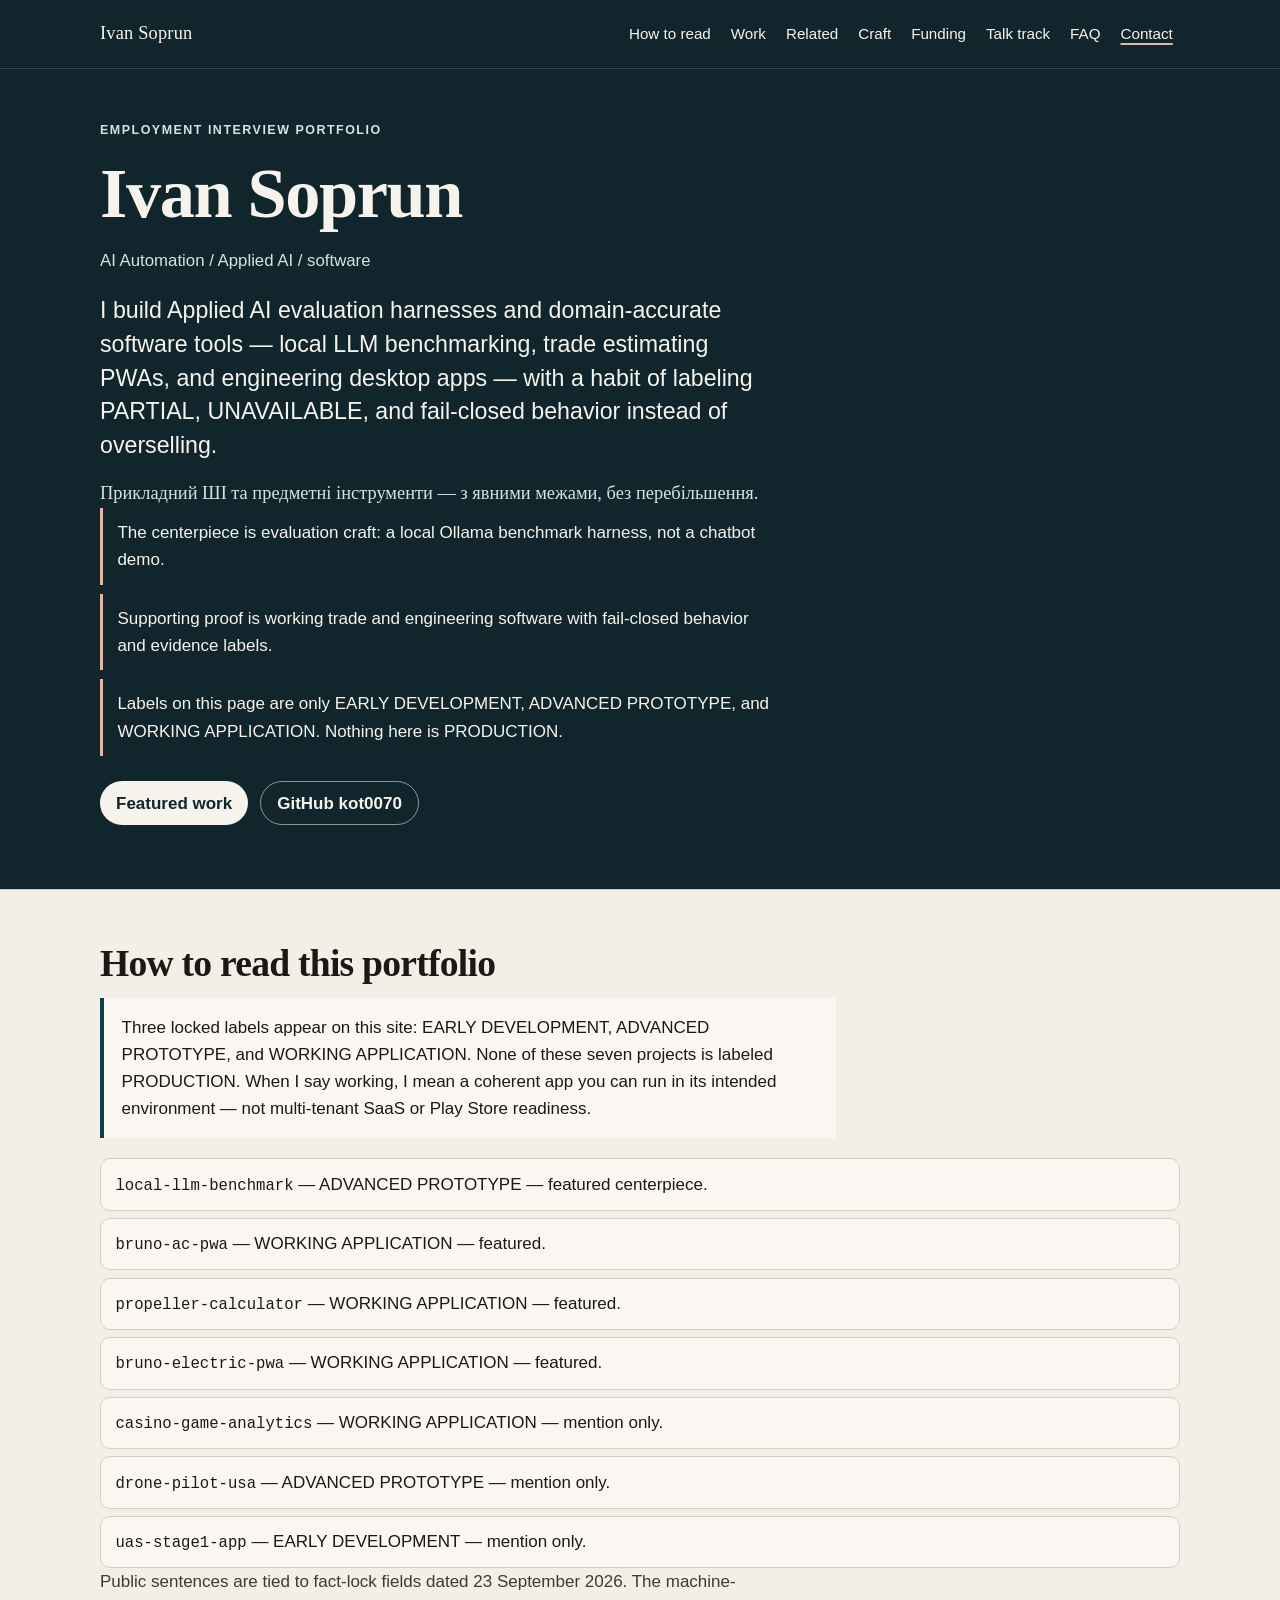
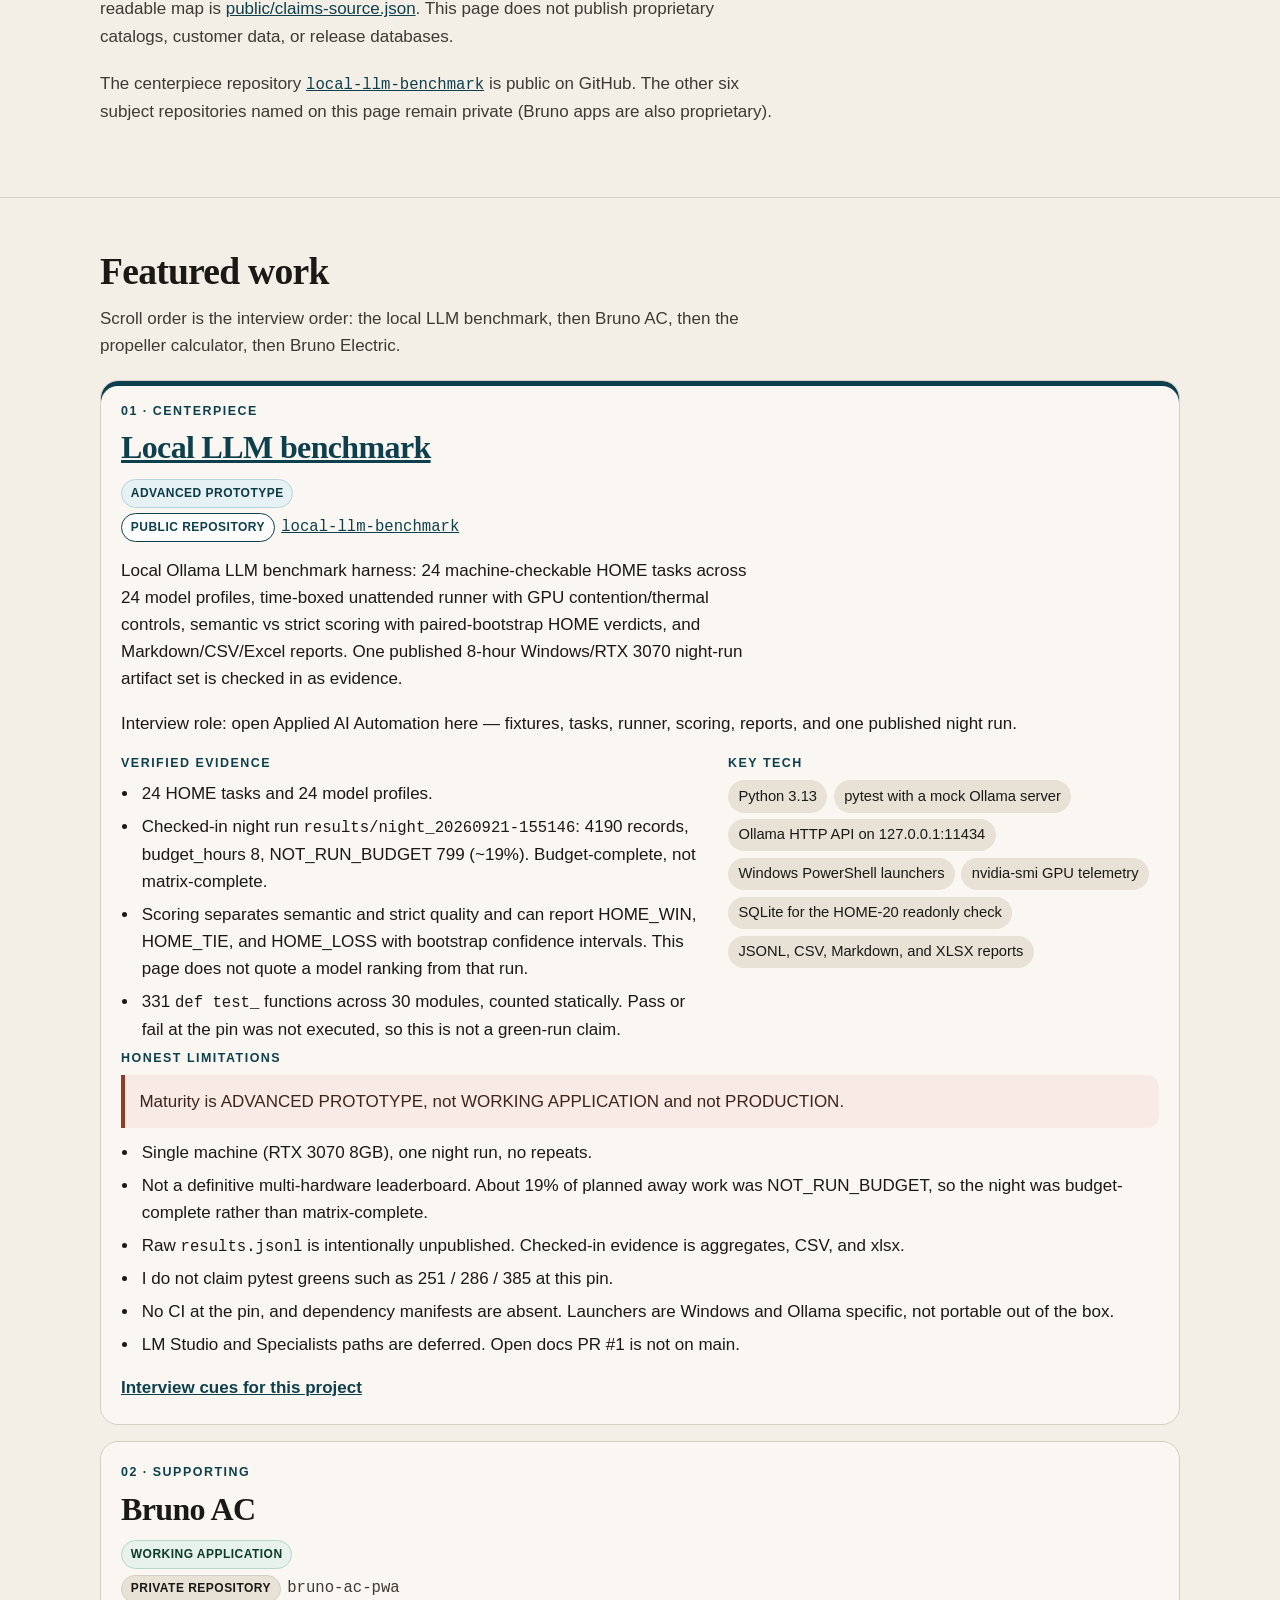
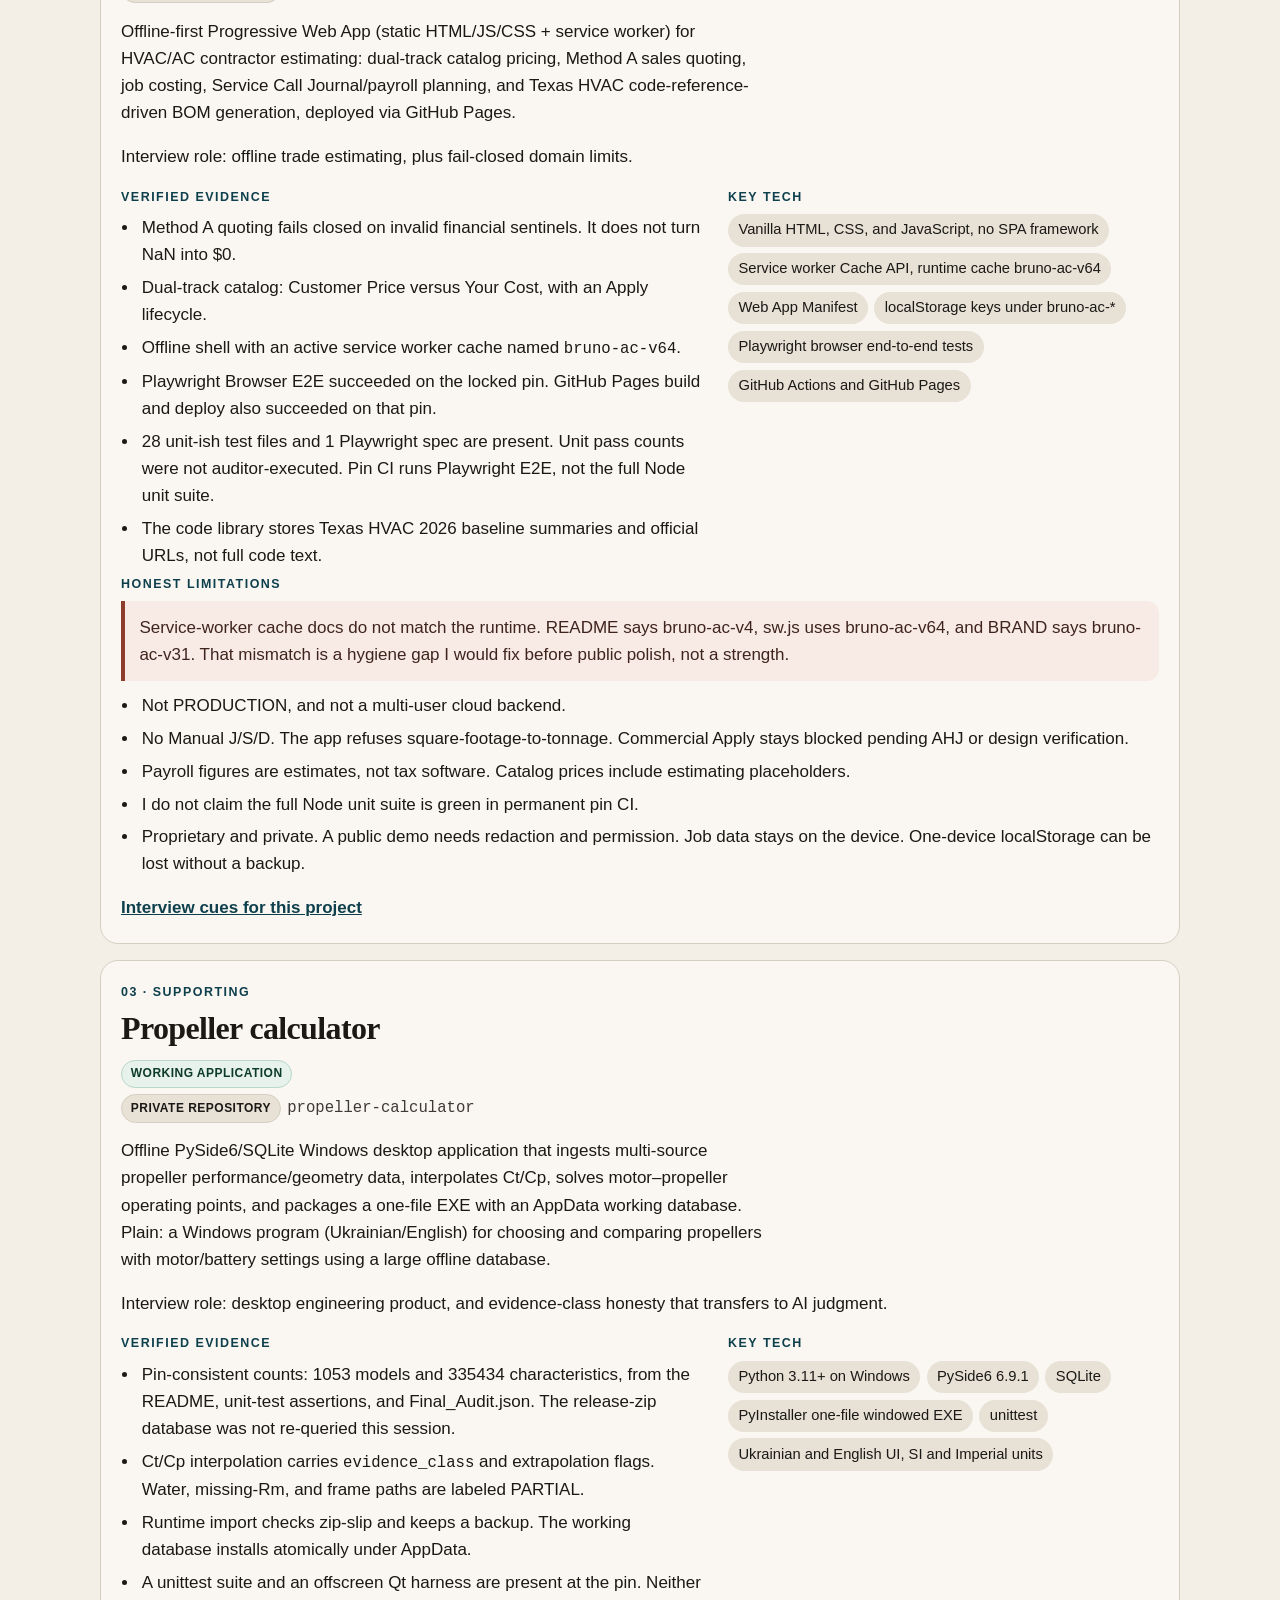
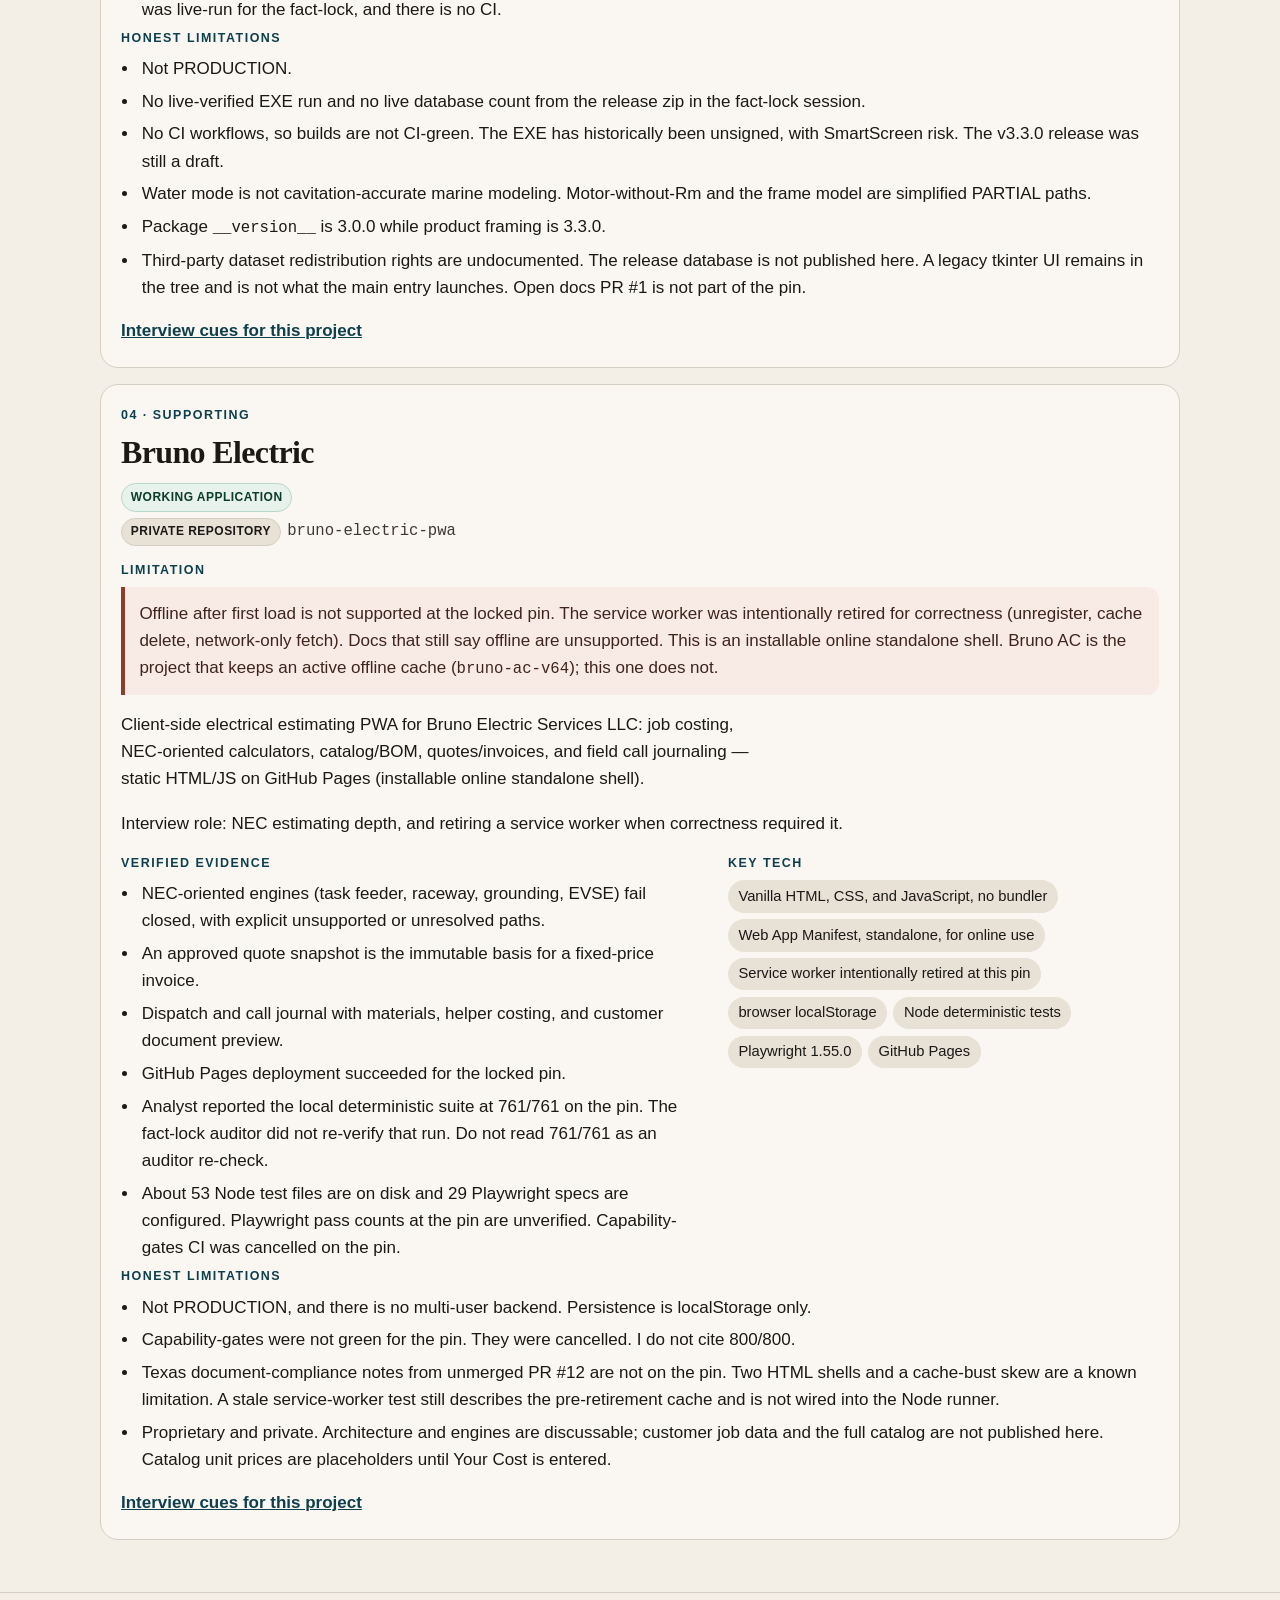
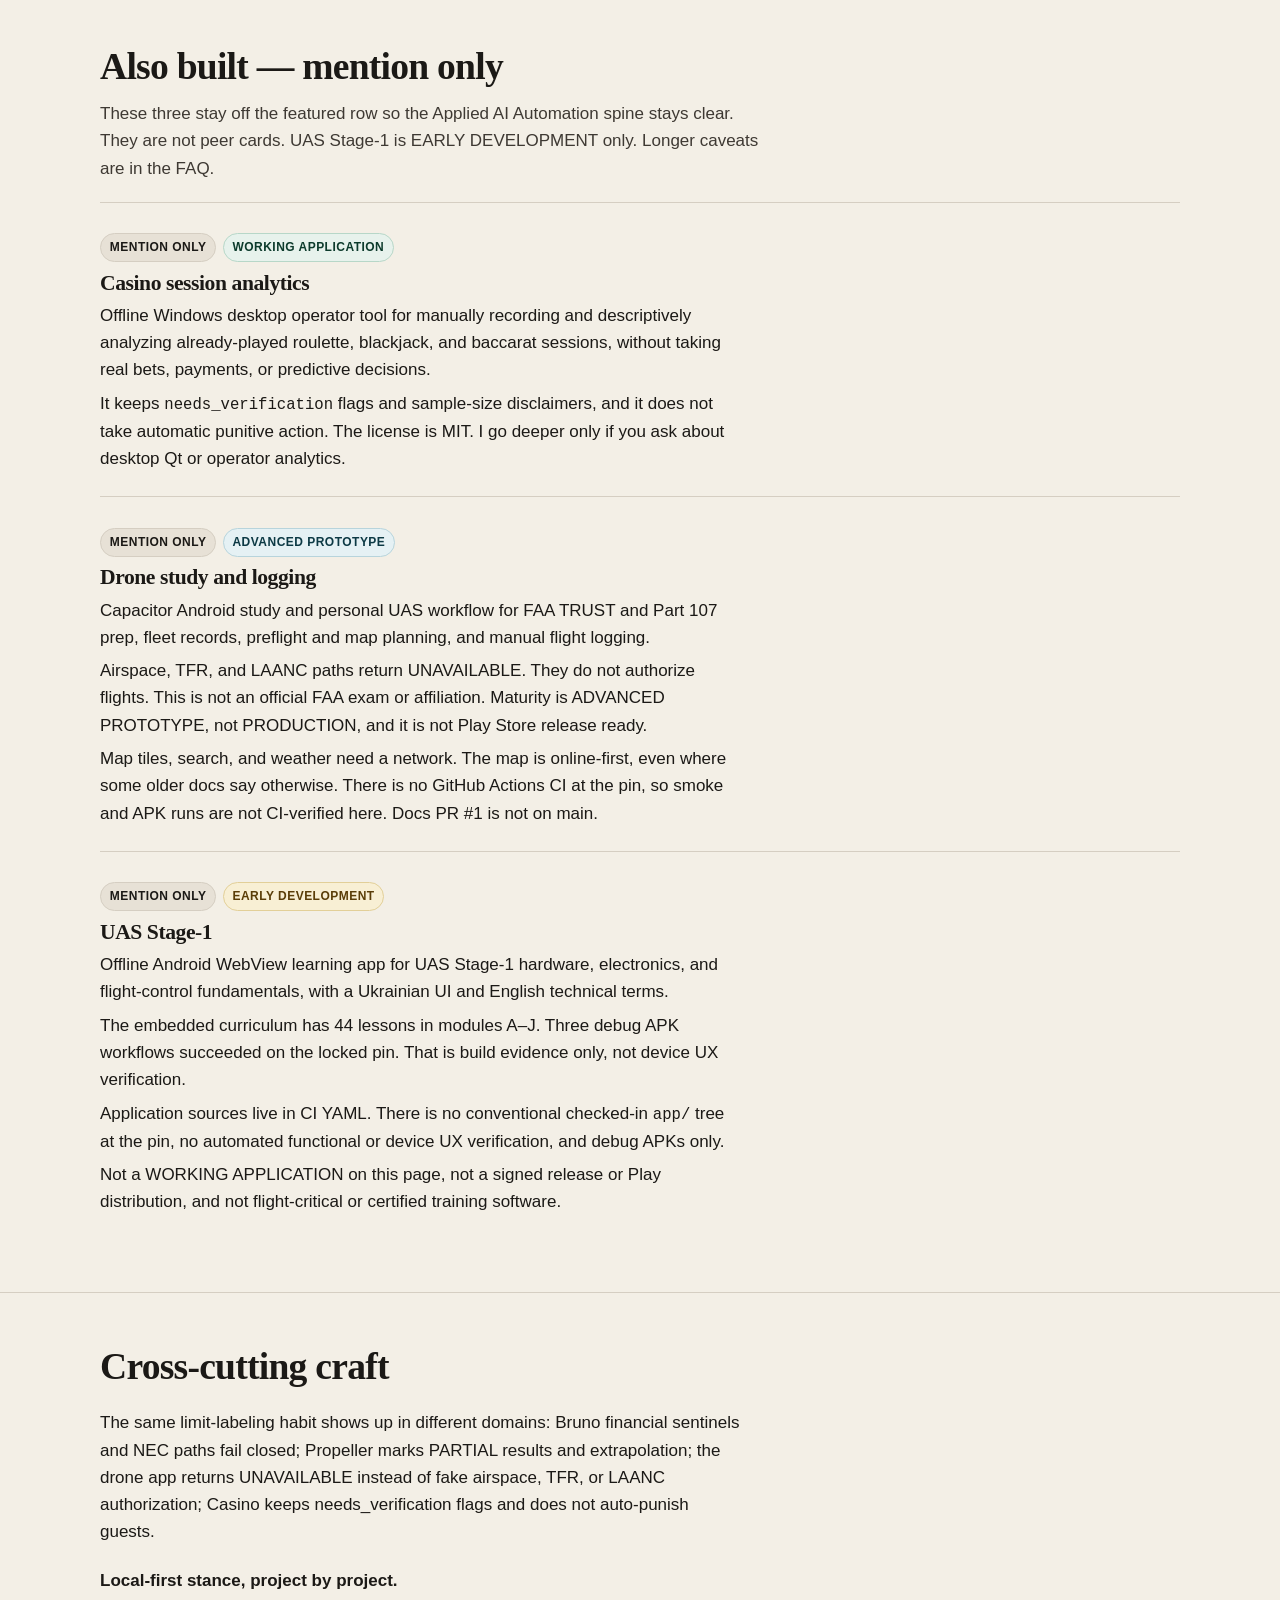
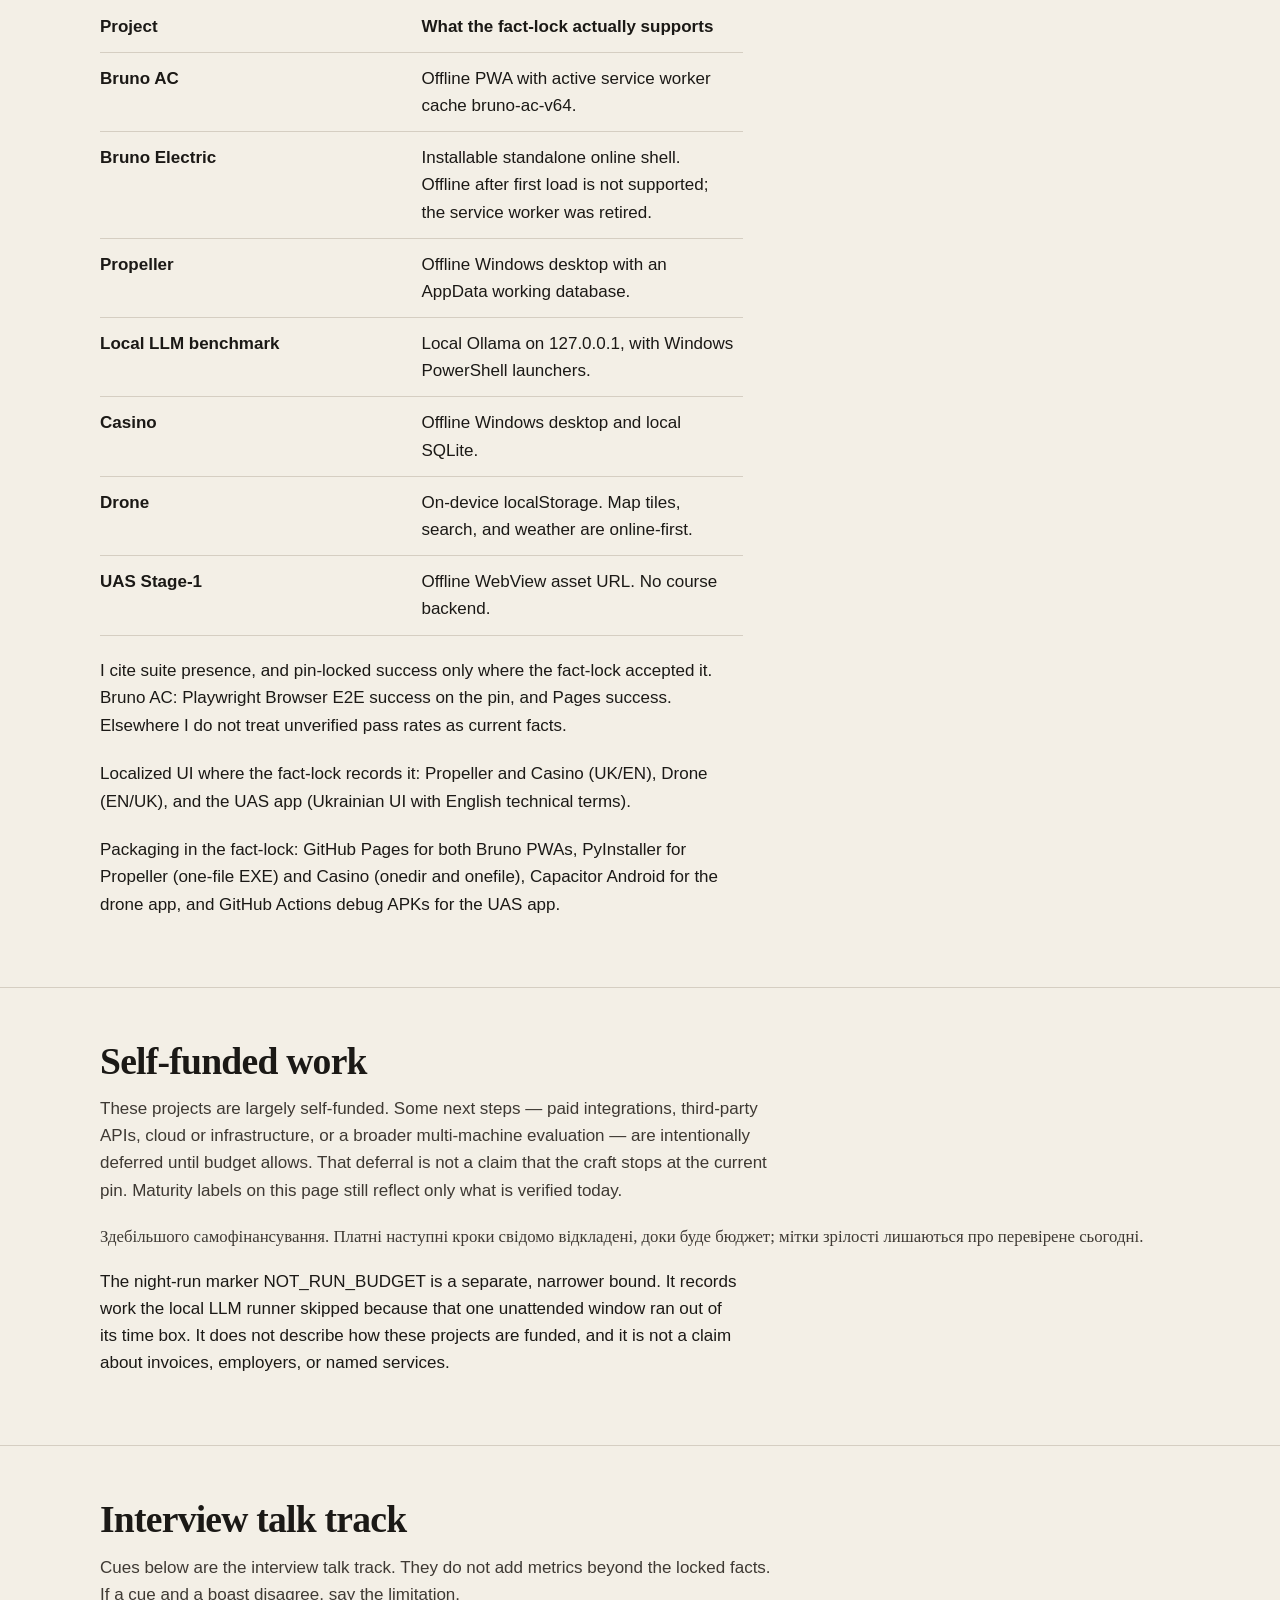
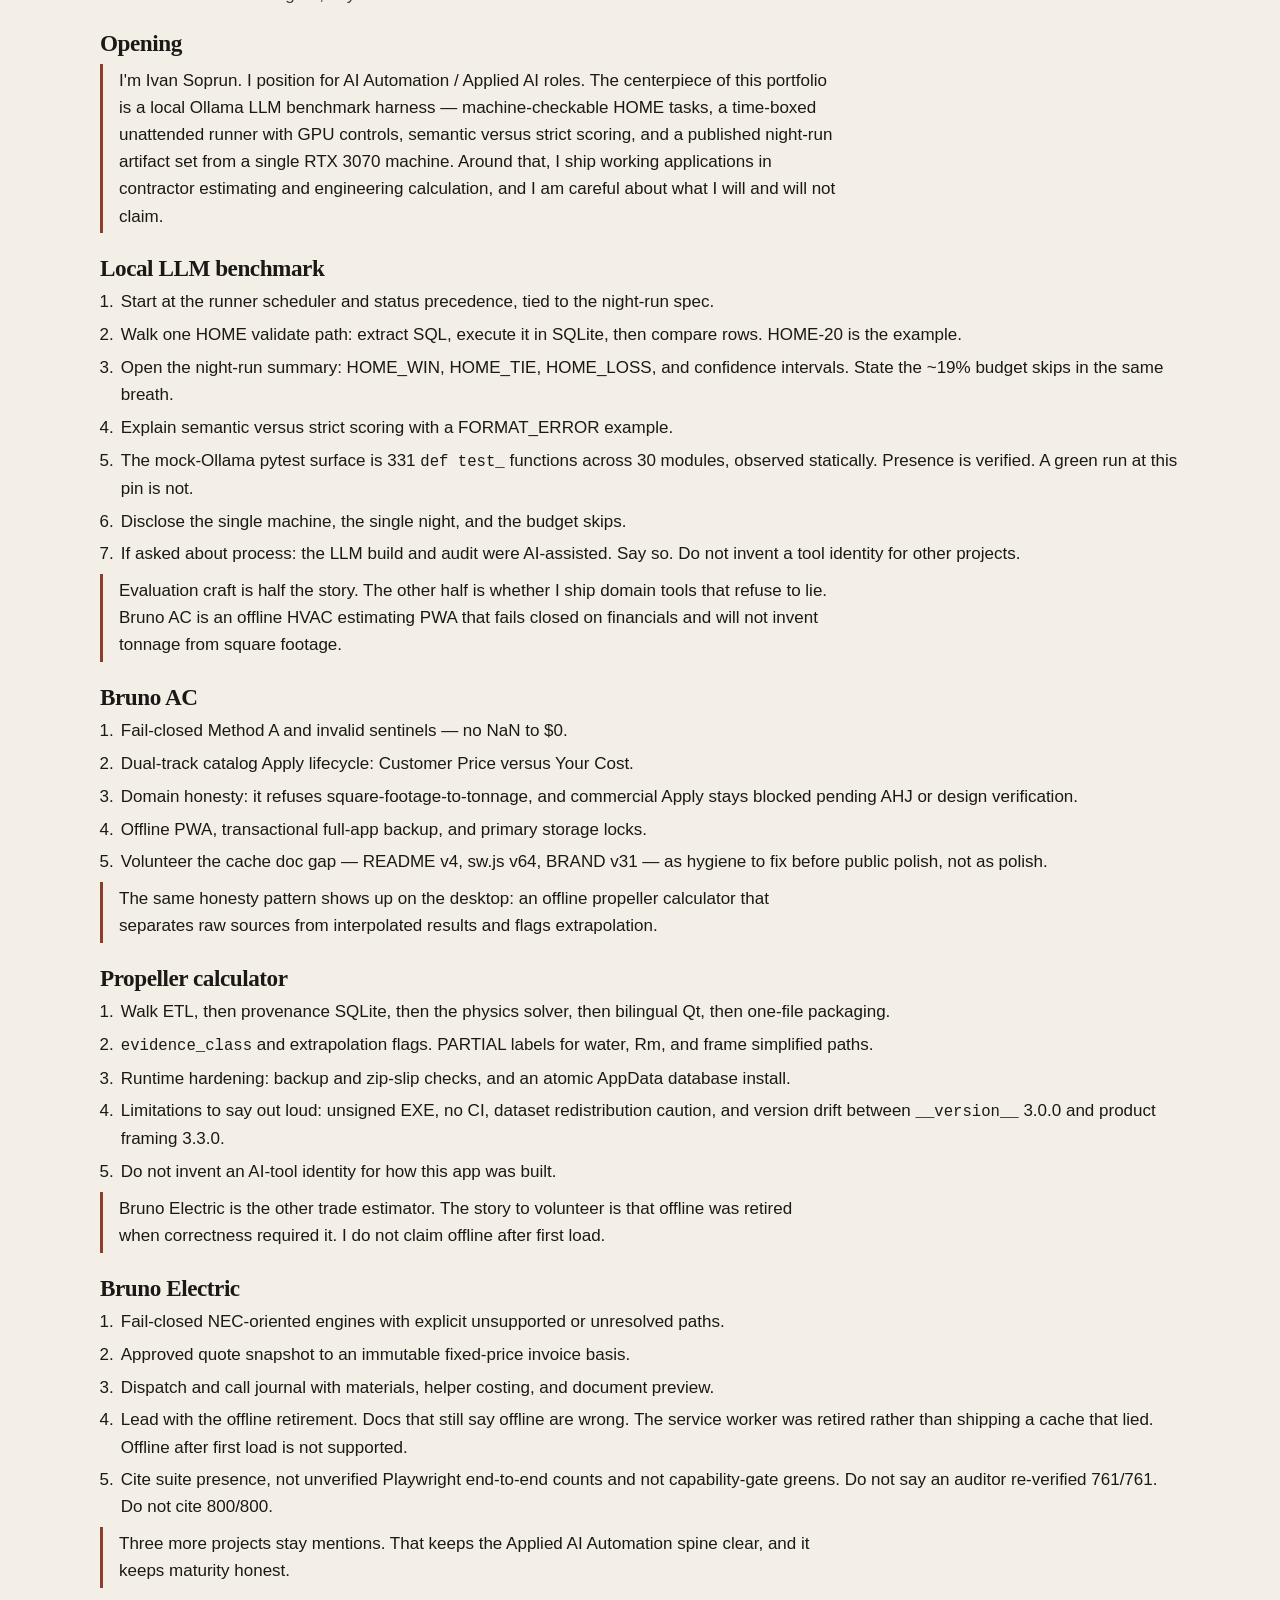
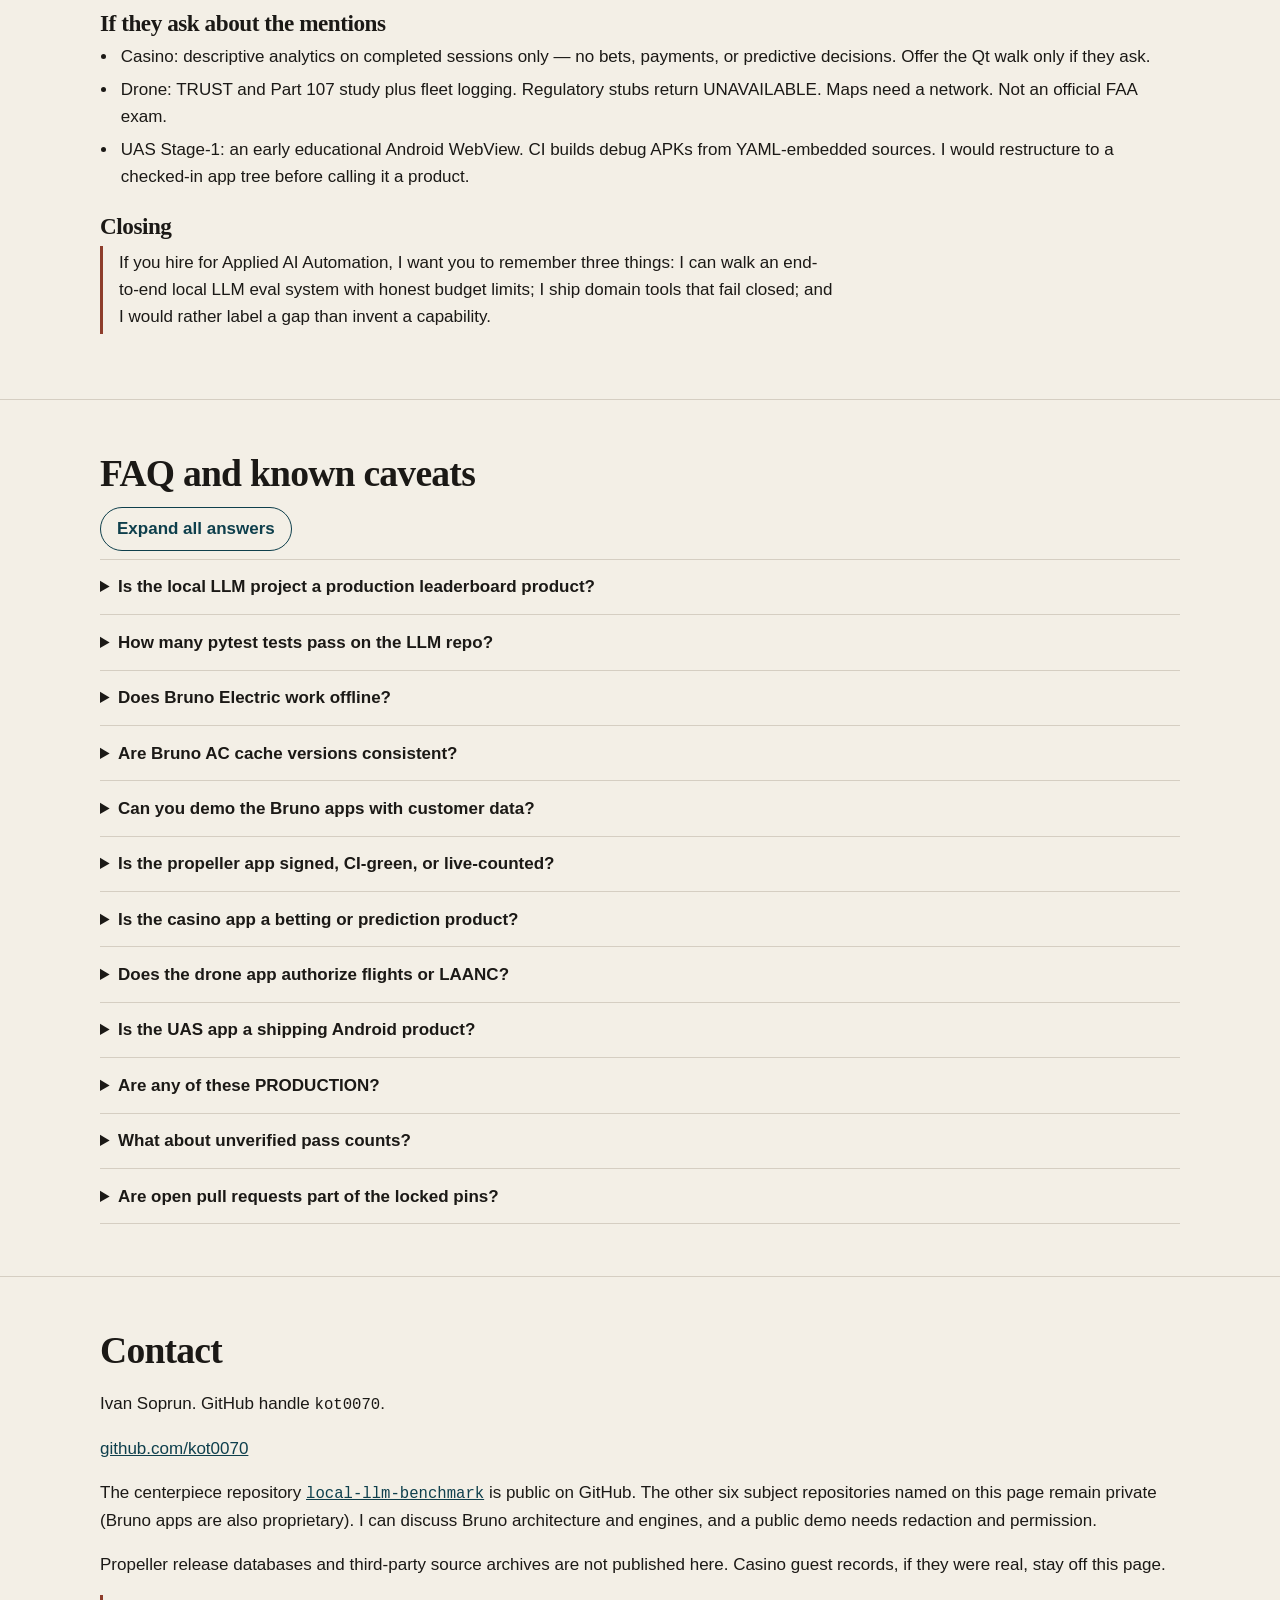
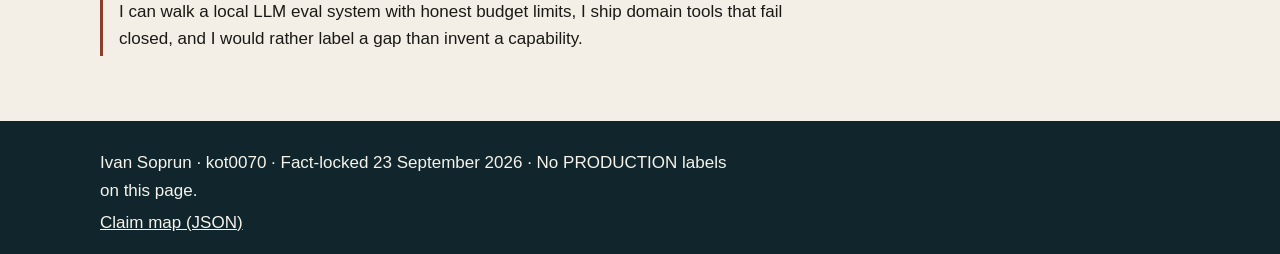
==== commit 485ec989: "Correct repository visibility and add self-funded framing. local-llm-benchmark is public on GitHub; " ====
--- a/index.html
+++ b/index.html
@@ -19,6 +19,7 @@
         <a href="#work">Work</a>
         <a href="#related">Related</a>
         <a href="#craft">Craft</a>
+        <a href="#funding">Funding</a>
         <a href="#talk">Talk track</a>
         <a href="#faq">FAQ</a>
         <a href="#contact">Contact</a>
@@ -59,7 +60,8 @@
           <li data-claim="read.map.drone" data-project="drone-pilot-usa" data-fields="maturity_label" data-sources="PORTFOLIO_SELECTION mention_only"><span class="slug">drone-pilot-usa</span> — ADVANCED PROTOTYPE — mention only.</li>
           <li data-claim="read.map.uas" data-project="uas-stage1-app" data-fields="maturity_label" data-sources="PORTFOLIO_SELECTION mention_only"><span class="slug">uas-stage1-app</span> — EARLY DEVELOPMENT — mention only.</li>
         </ul>
-        <p class="section-lead" data-claim="read.evidence" data-project="local-llm-benchmark bruno-ac-pwa propeller-calculator bruno-electric-pwa casino-game-analytics drone-pilot-usa uas-stage1-app" data-fields="fact_locked_at verified_public_safe_facts" data-polarity="constraint">Public sentences are tied to fact-lock fields dated 23 September 2026. The machine-readable map is <a href="public/claims-source.json">public/claims-source.json</a>. Subject repositories stay private. This page does not publish proprietary catalogs, customer data, or release databases.</p>
+        <p class="section-lead" data-claim="read.evidence" data-project="local-llm-benchmark bruno-ac-pwa propeller-calculator bruno-electric-pwa casino-game-analytics drone-pilot-usa uas-stage1-app" data-fields="fact_locked_at verified_public_safe_facts" data-polarity="constraint">Public sentences are tied to fact-lock fields dated 23 September 2026. The machine-readable map is <a href="public/claims-source.json">public/claims-source.json</a>. This page does not publish proprietary catalogs, customer data, or release databases.</p>
+        <p class="section-lead" data-claim="read.visibility" data-project="local-llm-benchmark bruno-ac-pwa propeller-calculator bruno-electric-pwa casino-game-analytics drone-pilot-usa uas-stage1-app" data-fields="selection" data-sources="OWNER_NOTE 2026-09-23 visibility" data-note="Owner-corrected visibility 2026-09-23: repo is public" data-polarity="constraint">The centerpiece repository <a class="slug" href="https://github.com/kot0070/local-llm-benchmark">local-llm-benchmark</a> is public on GitHub. The other six subject repositories named on this page remain private (Bruno apps are also proprietary).</p>
       </div>
     </section>
 
@@ -70,11 +72,11 @@
 
         <article class="project project-center" id="local-llm-benchmark" data-project="local-llm-benchmark" data-role="centerpiece" data-maturity="ADVANCED PROTOTYPE">
           <p class="kicker" data-claim="llm.kicker" data-fields="selection" data-sources="PORTFOLIO_SELECTION featured rank 1 selection=featured_centerpiece">01 · Centerpiece</p>
-          <h3>Local LLM benchmark</h3>
+          <h3><a href="https://github.com/kot0070/local-llm-benchmark">Local LLM benchmark</a></h3>
           <div class="badge-row">
             <span class="badge badge-advanced" data-claim="llm.badge.maturity" data-fields="maturity_label">ADVANCED PROTOTYPE</span>
           </div>
-          <p class="repo-line"><span class="badge badge-private" data-claim="llm.private" data-fields="verified_public_safe_facts">Private repository</span> <span class="slug">local-llm-benchmark</span></p>
+          <p class="repo-line"><span class="badge badge-public" data-claim="llm.public" data-fields="selection" data-sources="OWNER_NOTE 2026-09-23 visibility" data-note="Owner-corrected visibility 2026-09-23: repo is public">Public repository</span> <a class="slug" href="https://github.com/kot0070/local-llm-benchmark">local-llm-benchmark</a></p>
           <p class="purpose" data-claim="llm.purpose" data-fields="verified_purpose">Local Ollama LLM benchmark harness: 24 machine-checkable HOME tasks across 24 model profiles, time-boxed unattended runner with GPU contention/thermal controls, semantic vs strict scoring with paired-bootstrap HOME verdicts, and Markdown/CSV/Excel reports. One published 8-hour Windows/RTX 3070 night-run artifact set is checked in as evidence.</p>
           <p data-claim="llm.role" data-fields="selection" data-sources="PORTFOLIO_SELECTION interview_role | PORTFOLIO_NARRATIVE §3">Interview role: open Applied AI Automation here — fixtures, tasks, runner, scoring, reports, and one published night run.</p>
           <div class="split">
@@ -340,6 +342,15 @@
       </div>
     </section>
 
+    <section id="funding" aria-labelledby="funding-title">
+      <div class="wrap">
+        <h2 id="funding-title">Self-funded work</h2>
+        <p class="section-lead" data-claim="funding.lead" data-project="local-llm-benchmark bruno-ac-pwa propeller-calculator bruno-electric-pwa casino-game-analytics drone-pilot-usa uas-stage1-app" data-fields="selection" data-sources="OWNER_NOTE 2026-09-23 self-funded framing" data-note="Owner framing for interview readers. Not a metric, invoice, or employer-funding claim.">These projects are largely self-funded. Some next steps — paid integrations, third-party APIs, cloud or infrastructure, or a broader multi-machine evaluation — are intentionally deferred until budget allows. That deferral is not a claim that the craft stops at the current pin. Maturity labels on this page still reflect only what is verified today.</p>
+        <p class="ua" lang="uk" data-claim="funding.ua" data-project="local-llm-benchmark bruno-ac-pwa propeller-calculator bruno-electric-pwa casino-game-analytics drone-pilot-usa uas-stage1-app" data-fields="selection" data-sources="OWNER_NOTE 2026-09-23 self-funded framing" data-note="Ukrainian gloss of the self-funded framing. Not an additional metric.">Здебільшого самофінансування. Платні наступні кроки свідомо відкладені, доки буде бюджет; мітки зрілості лишаються про перевірене сьогодні.</p>
+        <p data-claim="funding.night" data-project="local-llm-benchmark" data-fields="selection" data-sources="OWNER_NOTE 2026-09-23 self-funded framing" data-polarity="constraint" data-note="NOT_RUN_BUDGET is a within-run time box, kept distinct from career-level self-funding.">The night-run marker NOT_RUN_BUDGET is a separate, narrower bound. It records work the local LLM runner skipped because that one unattended window ran out of its time box. It does not describe how these projects are funded, and it is not a claim about invoices, employers, or named services.</p>
+      </div>
+    </section>
+
     <section class="talk" id="talk" aria-labelledby="talk-title">
       <div class="wrap">
         <h2 id="talk-title">Interview talk track</h2>
@@ -465,7 +476,7 @@
         <h2 id="contact-title">Contact</h2>
         <p data-claim="contact.who" data-fields="selection" data-sources="PORTFOLIO_SELECTION owner">Ivan Soprun. GitHub handle <span class="slug">kot0070</span>.</p>
         <p><a href="https://github.com/kot0070" rel="me">github.com/kot0070</a></p>
-        <p data-claim="contact.private" data-project="local-llm-benchmark bruno-ac-pwa propeller-calculator bruno-electric-pwa casino-game-analytics drone-pilot-usa uas-stage1-app" data-fields="verified_public_safe_facts" data-polarity="constraint">The subject repositories named here are private. Bruno AC and Bruno Electric are proprietary: I can discuss architecture and engines, and a public demo needs redaction and permission.</p>
+        <p data-claim="contact.private" data-project="local-llm-benchmark bruno-ac-pwa propeller-calculator bruno-electric-pwa casino-game-analytics drone-pilot-usa uas-stage1-app" data-fields="selection" data-sources="OWNER_NOTE 2026-09-23 visibility" data-note="Owner-corrected visibility 2026-09-23: repo is public" data-polarity="constraint">The centerpiece repository <a class="slug" href="https://github.com/kot0070/local-llm-benchmark">local-llm-benchmark</a> is public on GitHub. The other six subject repositories named on this page remain private (Bruno apps are also proprietary). I can discuss Bruno architecture and engines, and a public demo needs redaction and permission.</p>
         <p data-claim="contact.data" data-project="propeller-calculator casino-game-analytics" data-fields="verified_public_safe_facts verified_limitations" data-polarity="constraint">Propeller release databases and third-party source archives are not published here. Casino guest records, if they were real, stay off this page.</p>
         <blockquote data-claim="contact.close" data-project="local-llm-benchmark bruno-ac-pwa bruno-electric-pwa" data-fields="verified_purpose verified_implemented_functions" data-sources="PORTFOLIO_NARRATIVE §10">I can walk a local LLM eval system with honest budget limits, I ship domain tools that fail closed, and I would rather label a gap than invent a capability.</blockquote>
       </div>
--- a/styles.css
+++ b/styles.css
@@ -390,6 +390,22 @@
   border-color: var(--line);
 }
 
+.badge-public {
+  background: #fff;
+  color: var(--teal);
+  border-color: var(--teal);
+}
+
+#funding .ua {
+  color: var(--ink-soft);
+  font-size: 1.05rem;
+  margin: 0 0 1rem;
+}
+
+#funding p:last-child {
+  max-width: 68ch;
+}
+
 .purpose {
   max-width: 68ch;
   margin: 0 0 1rem;
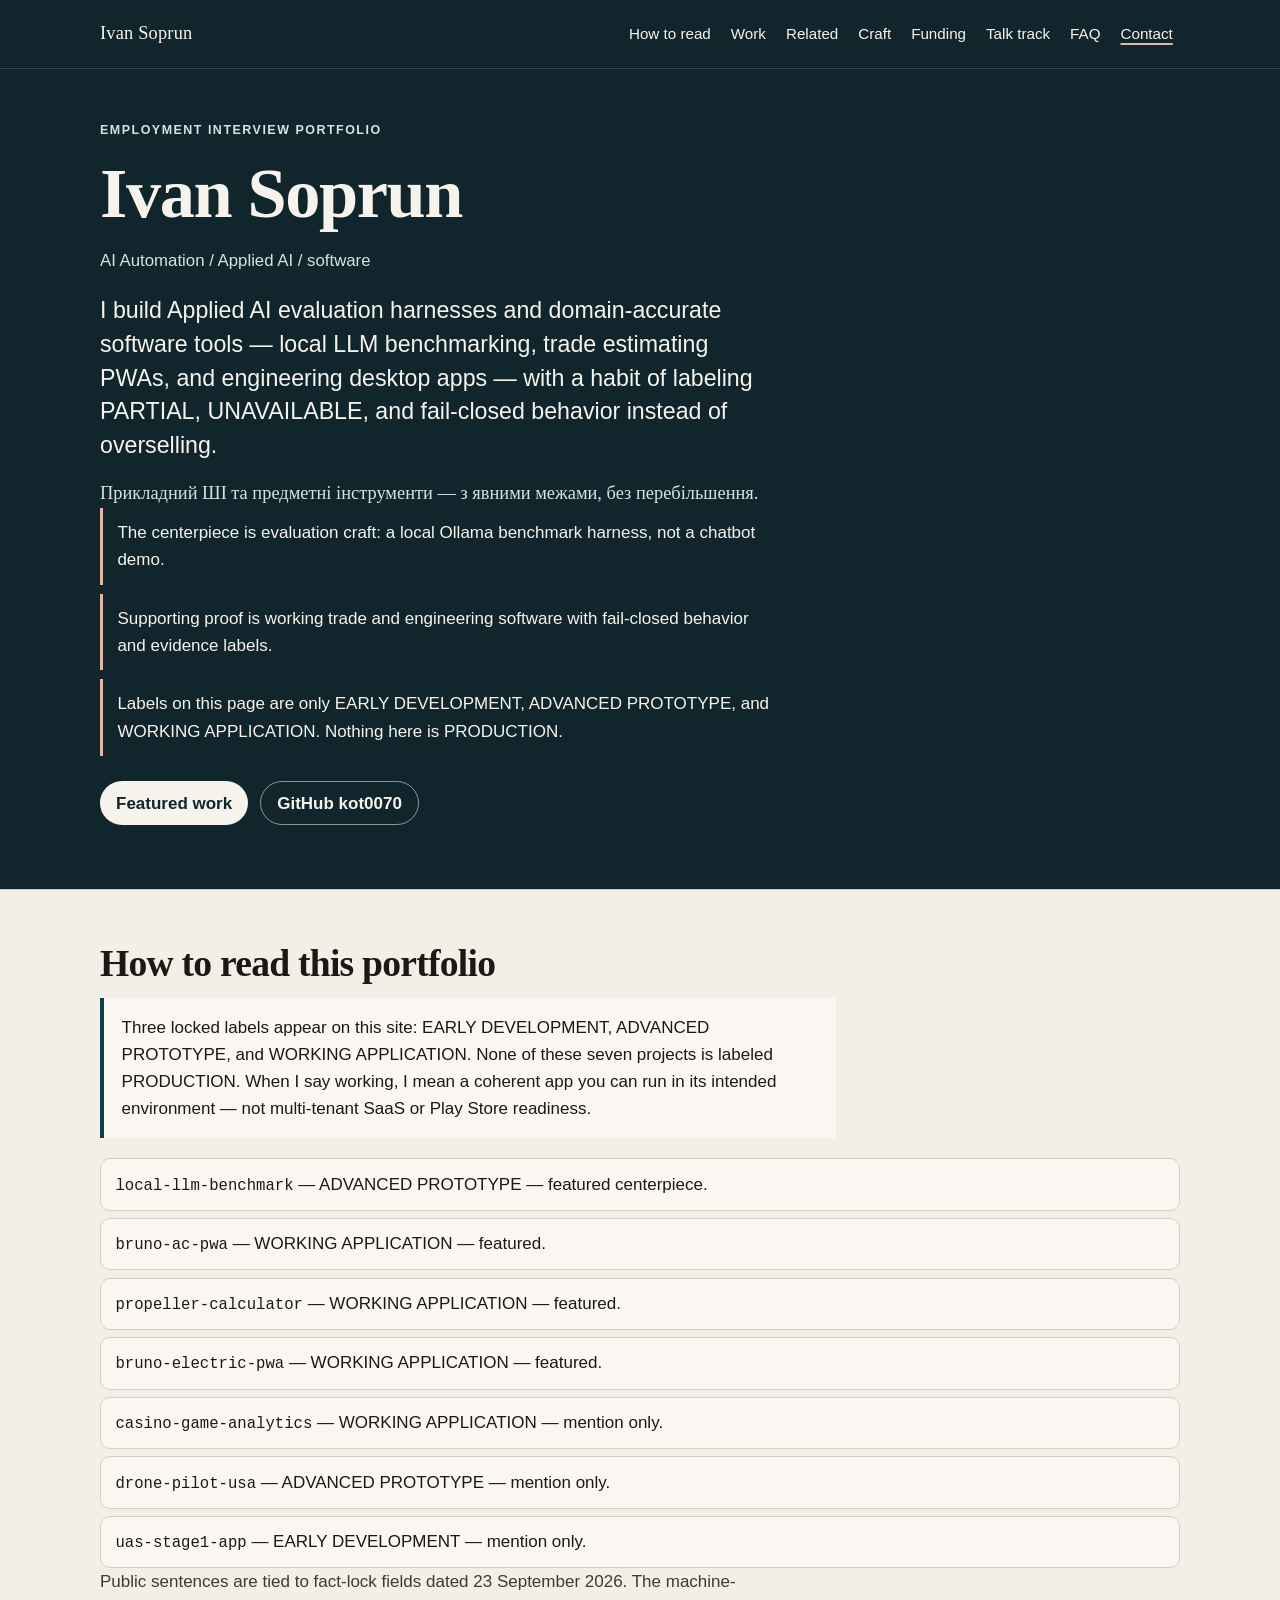
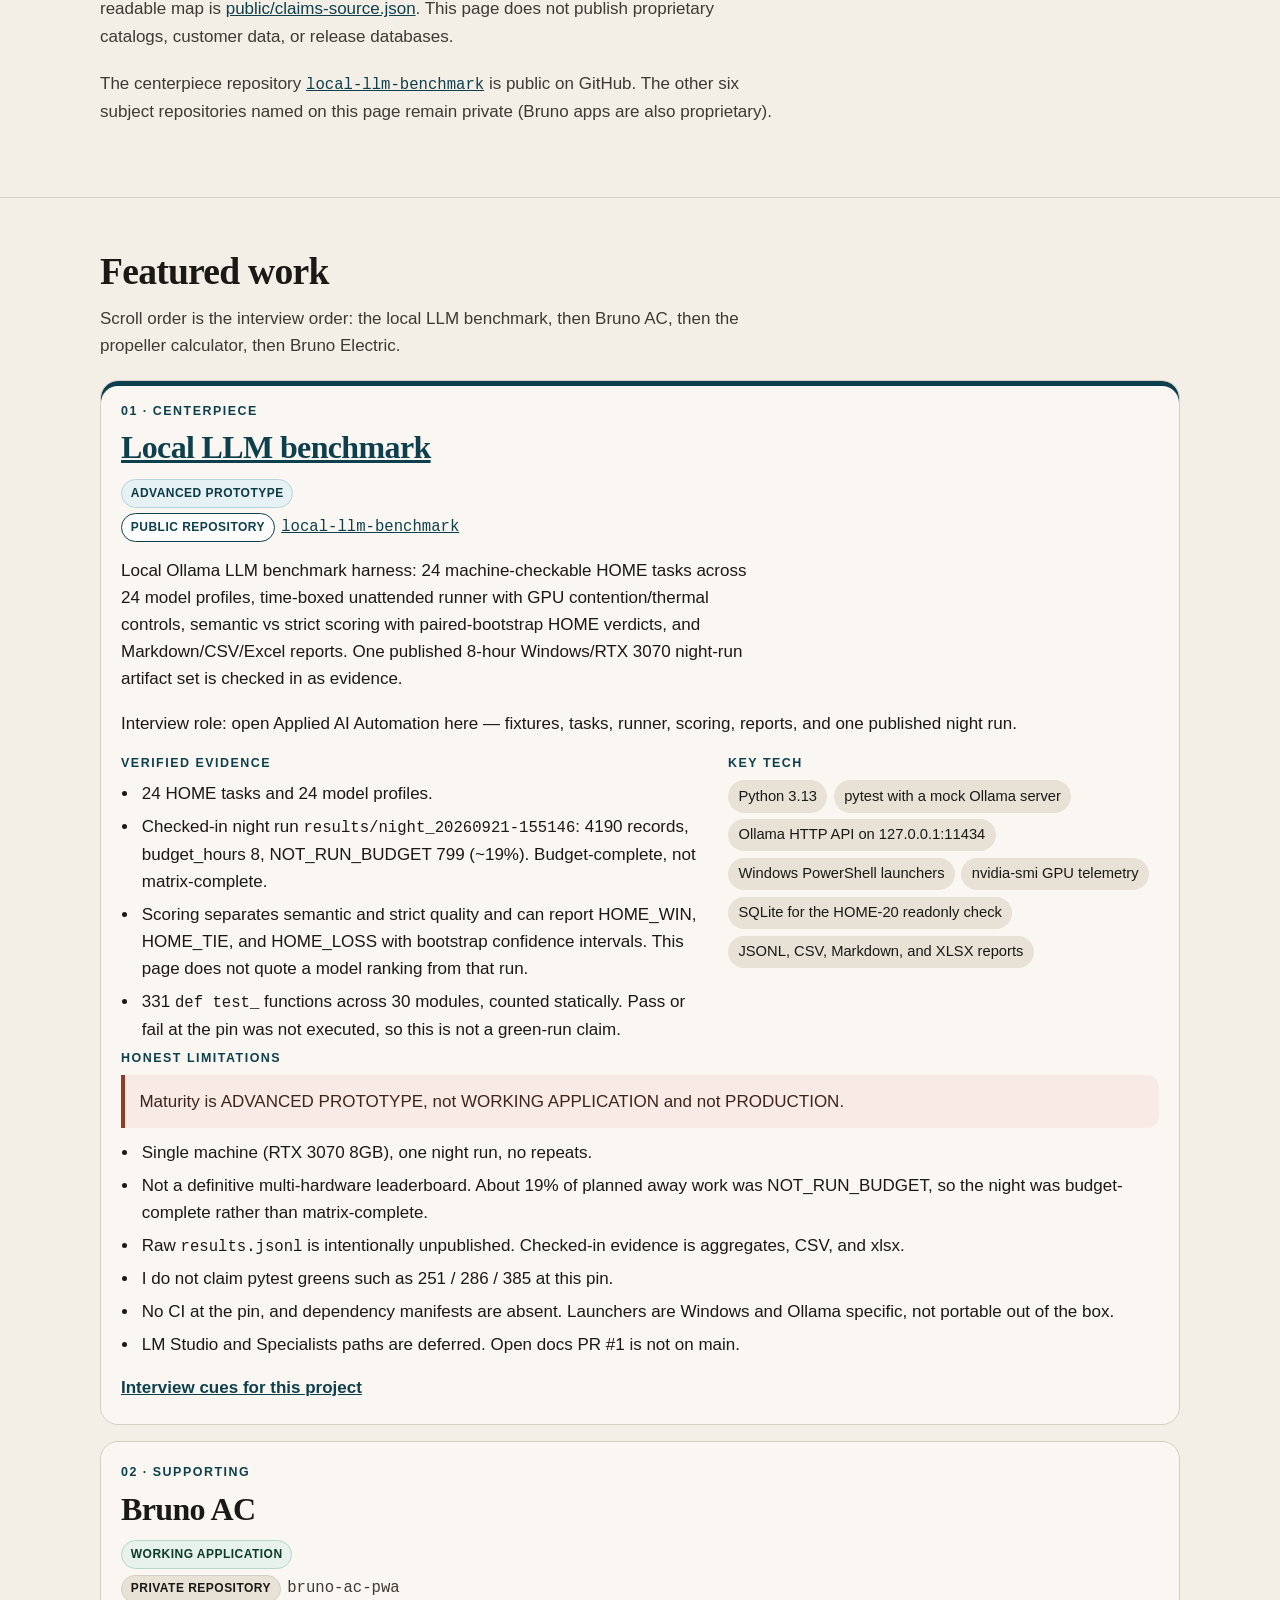
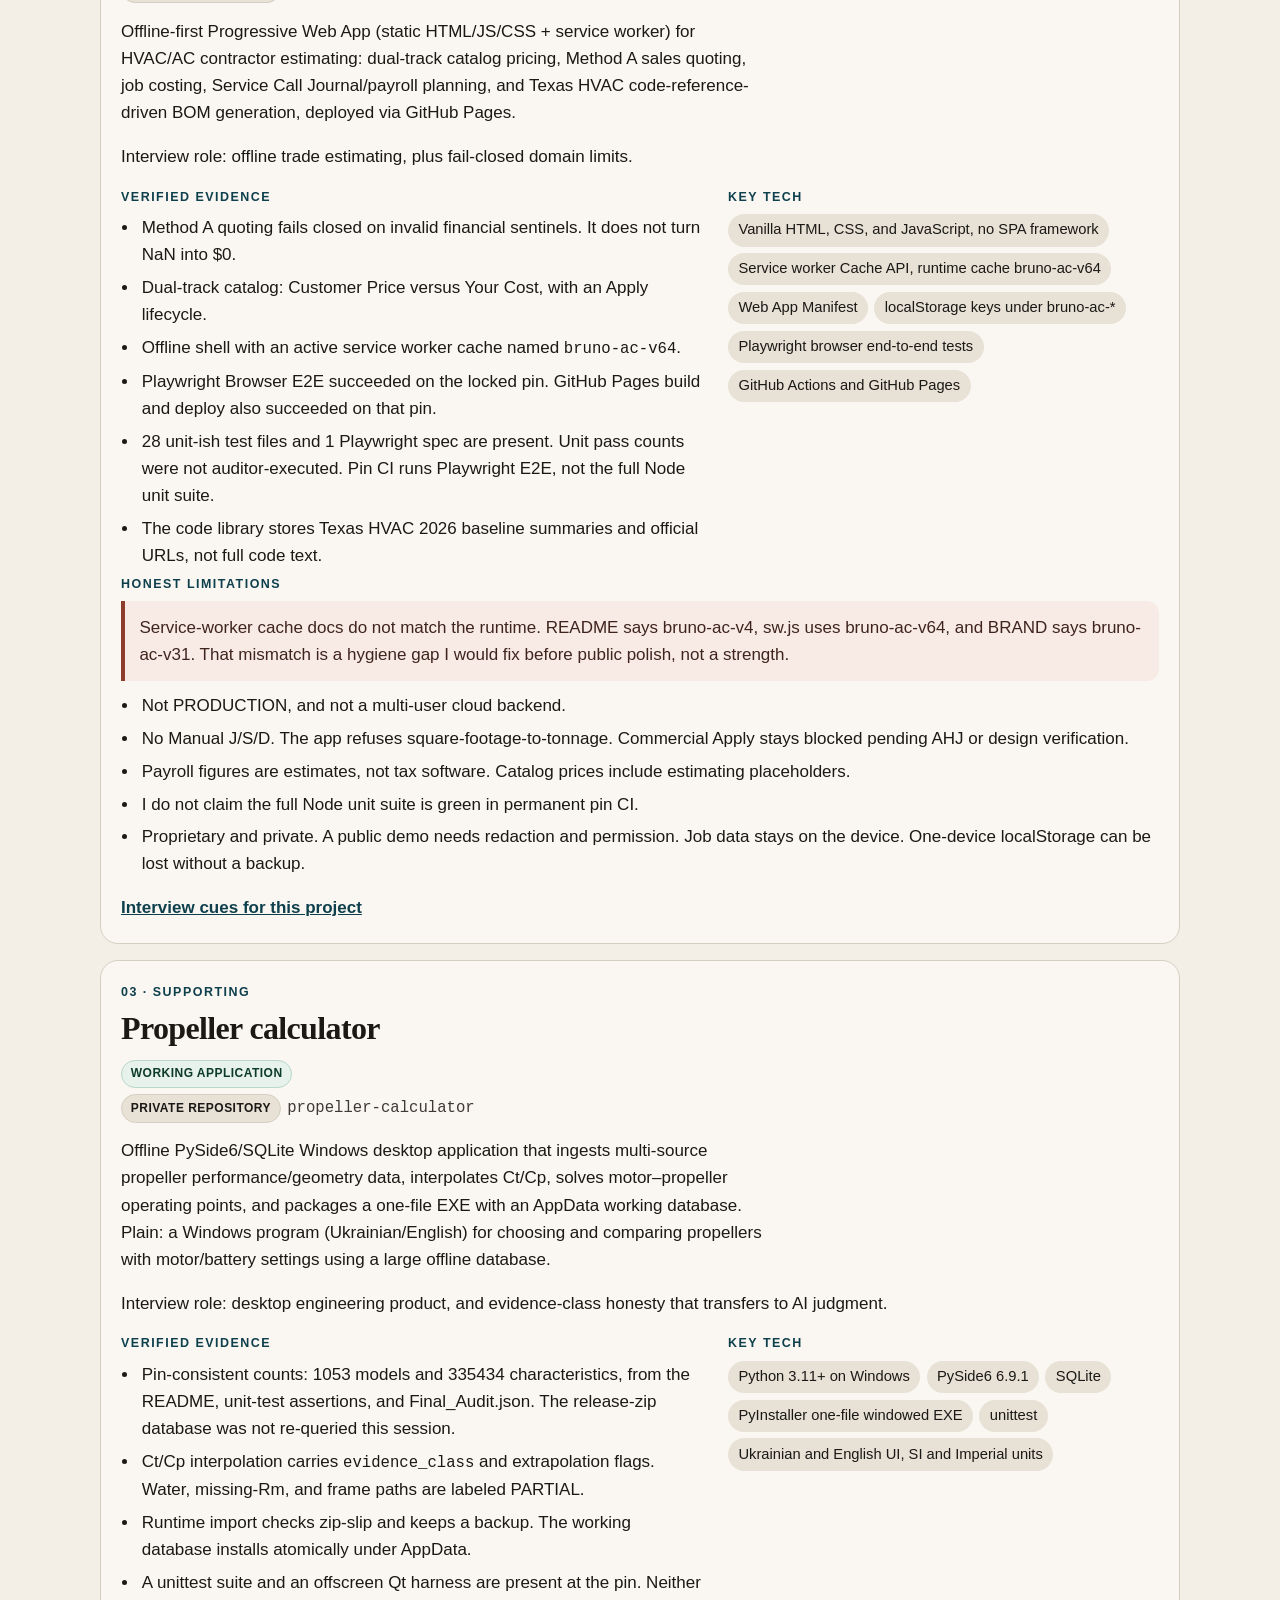
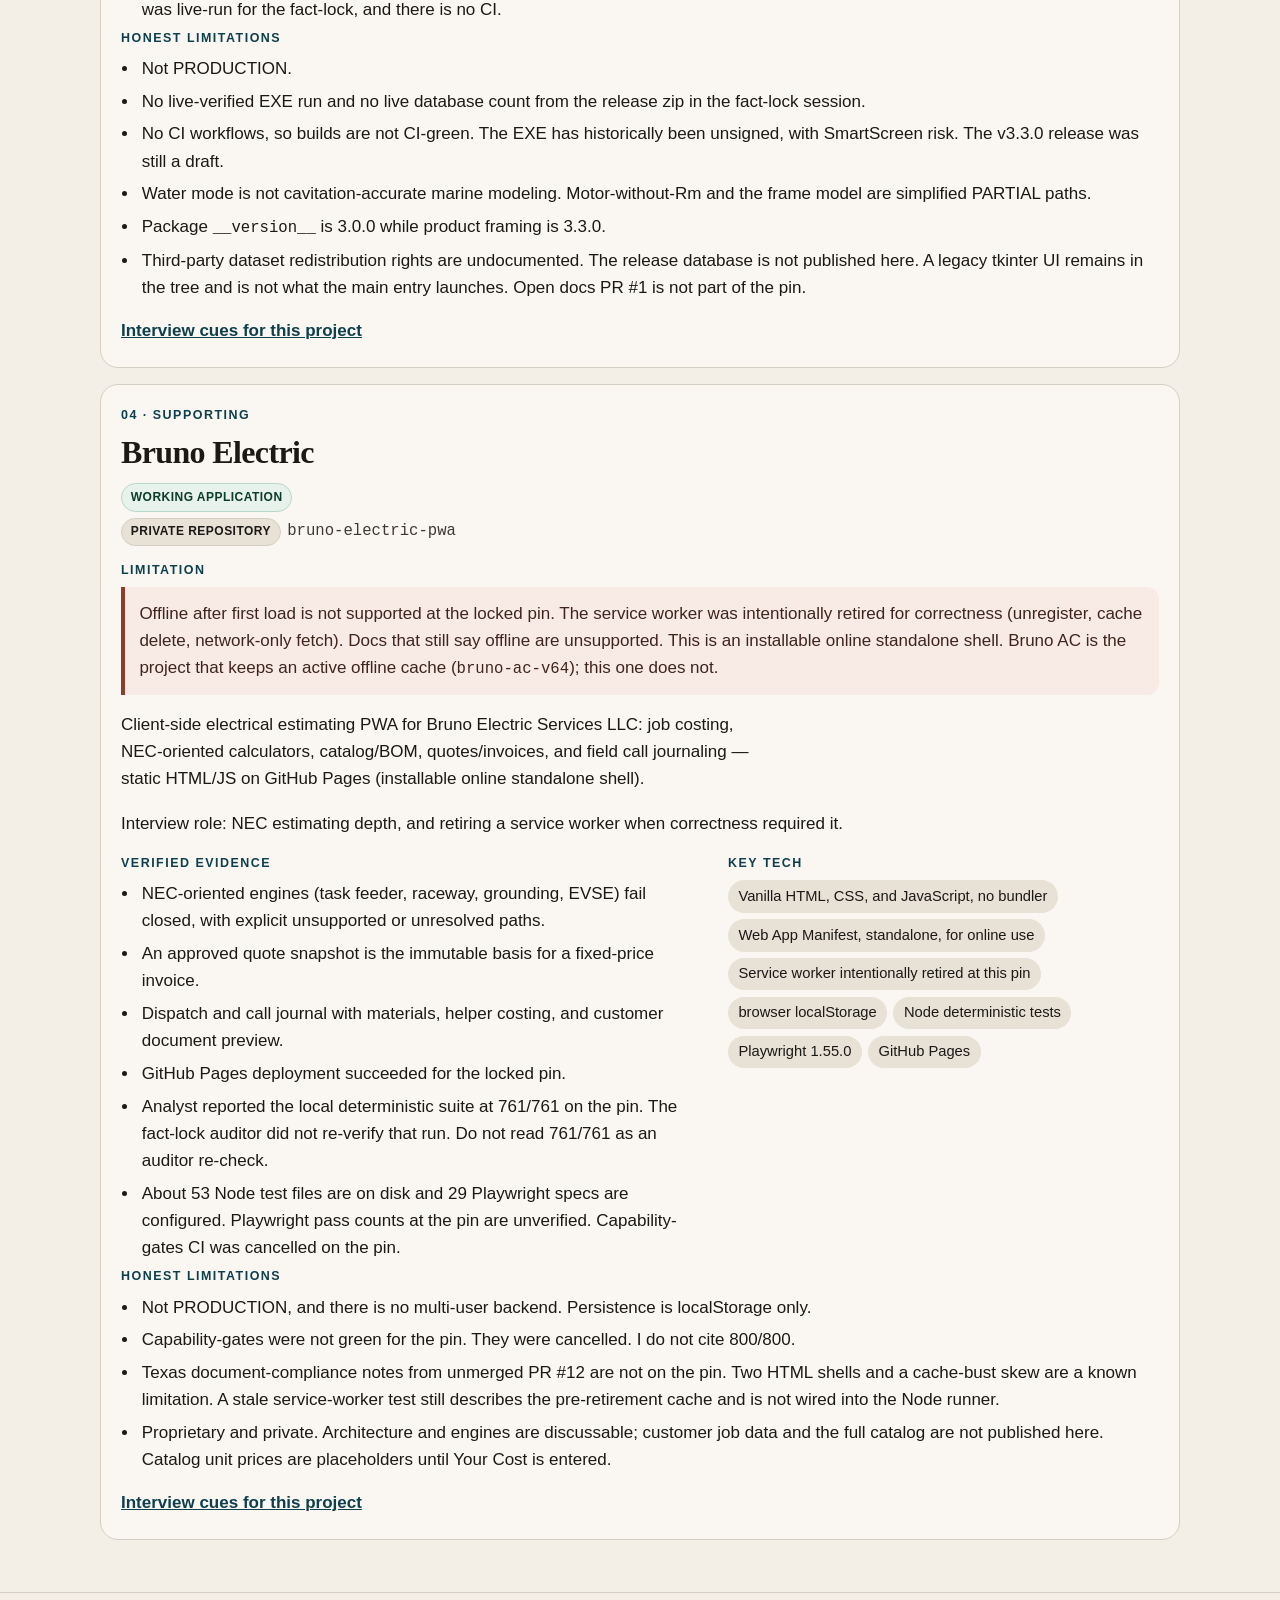
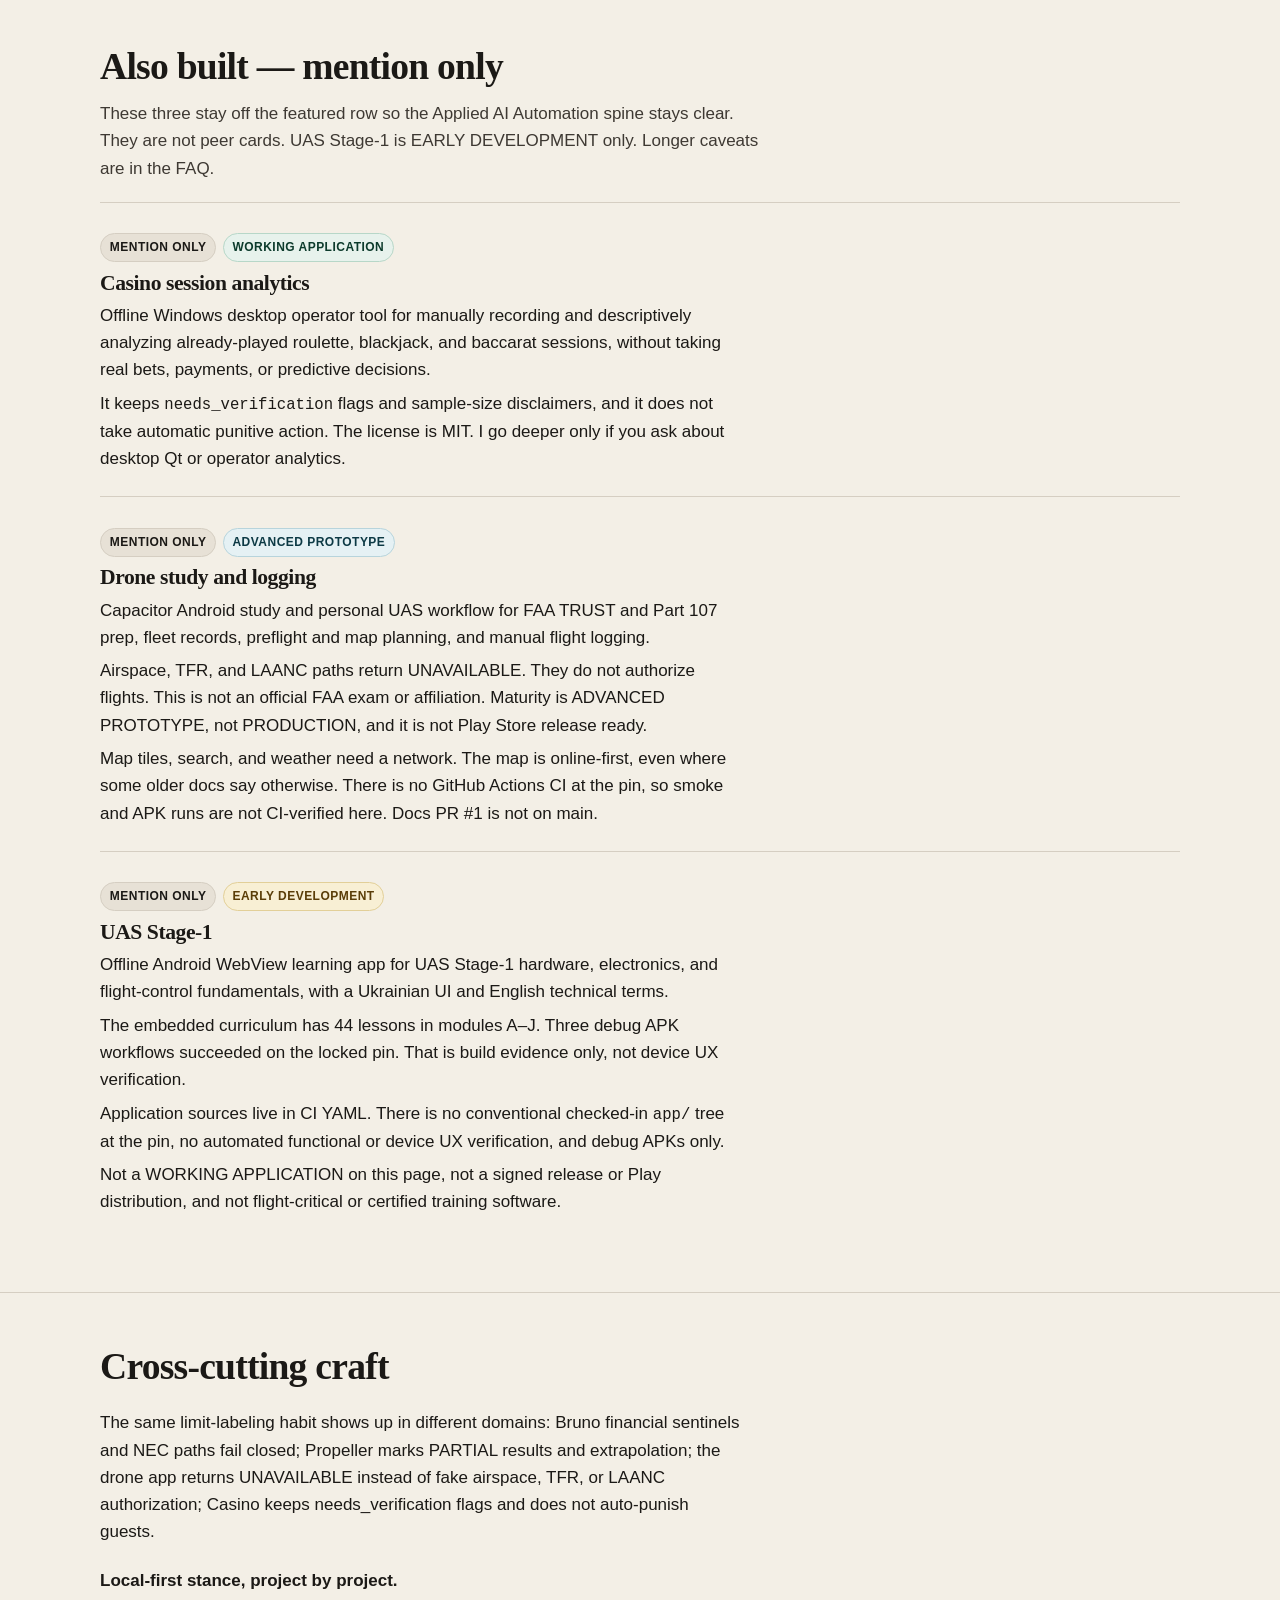
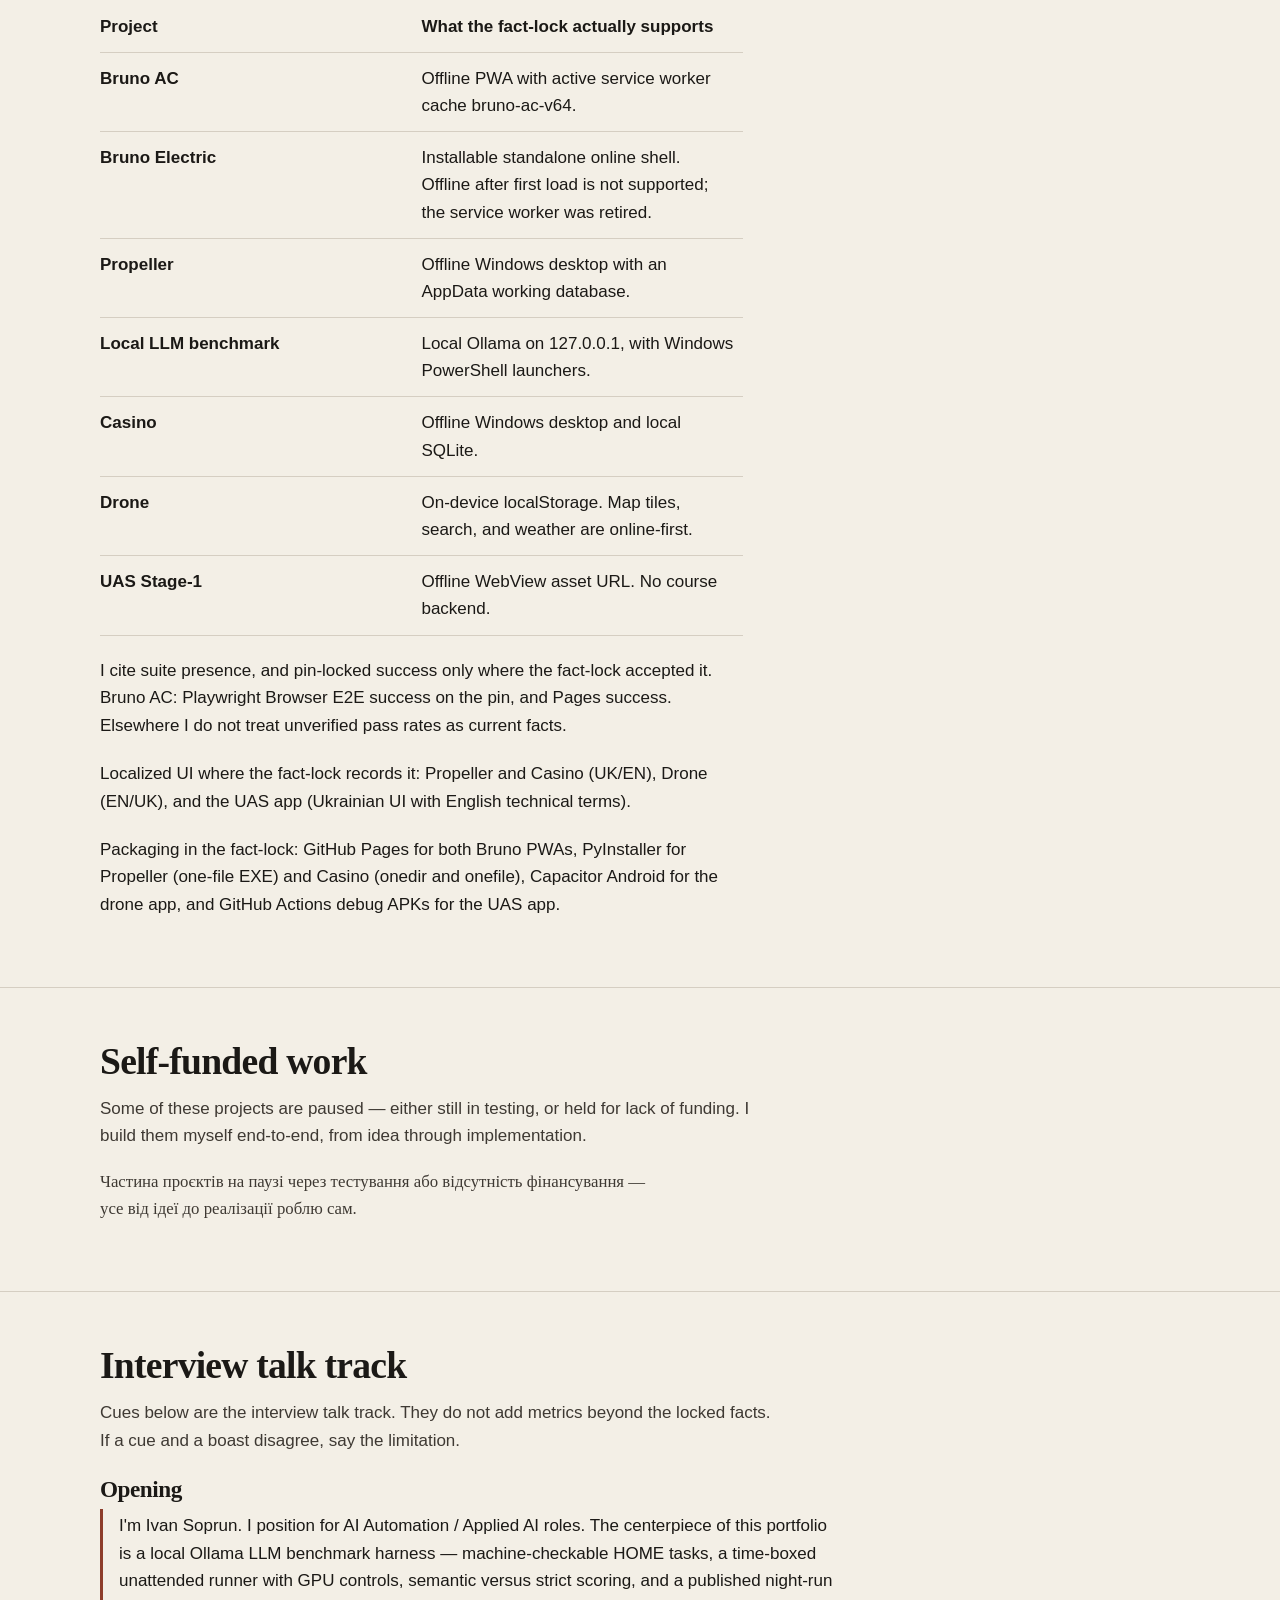
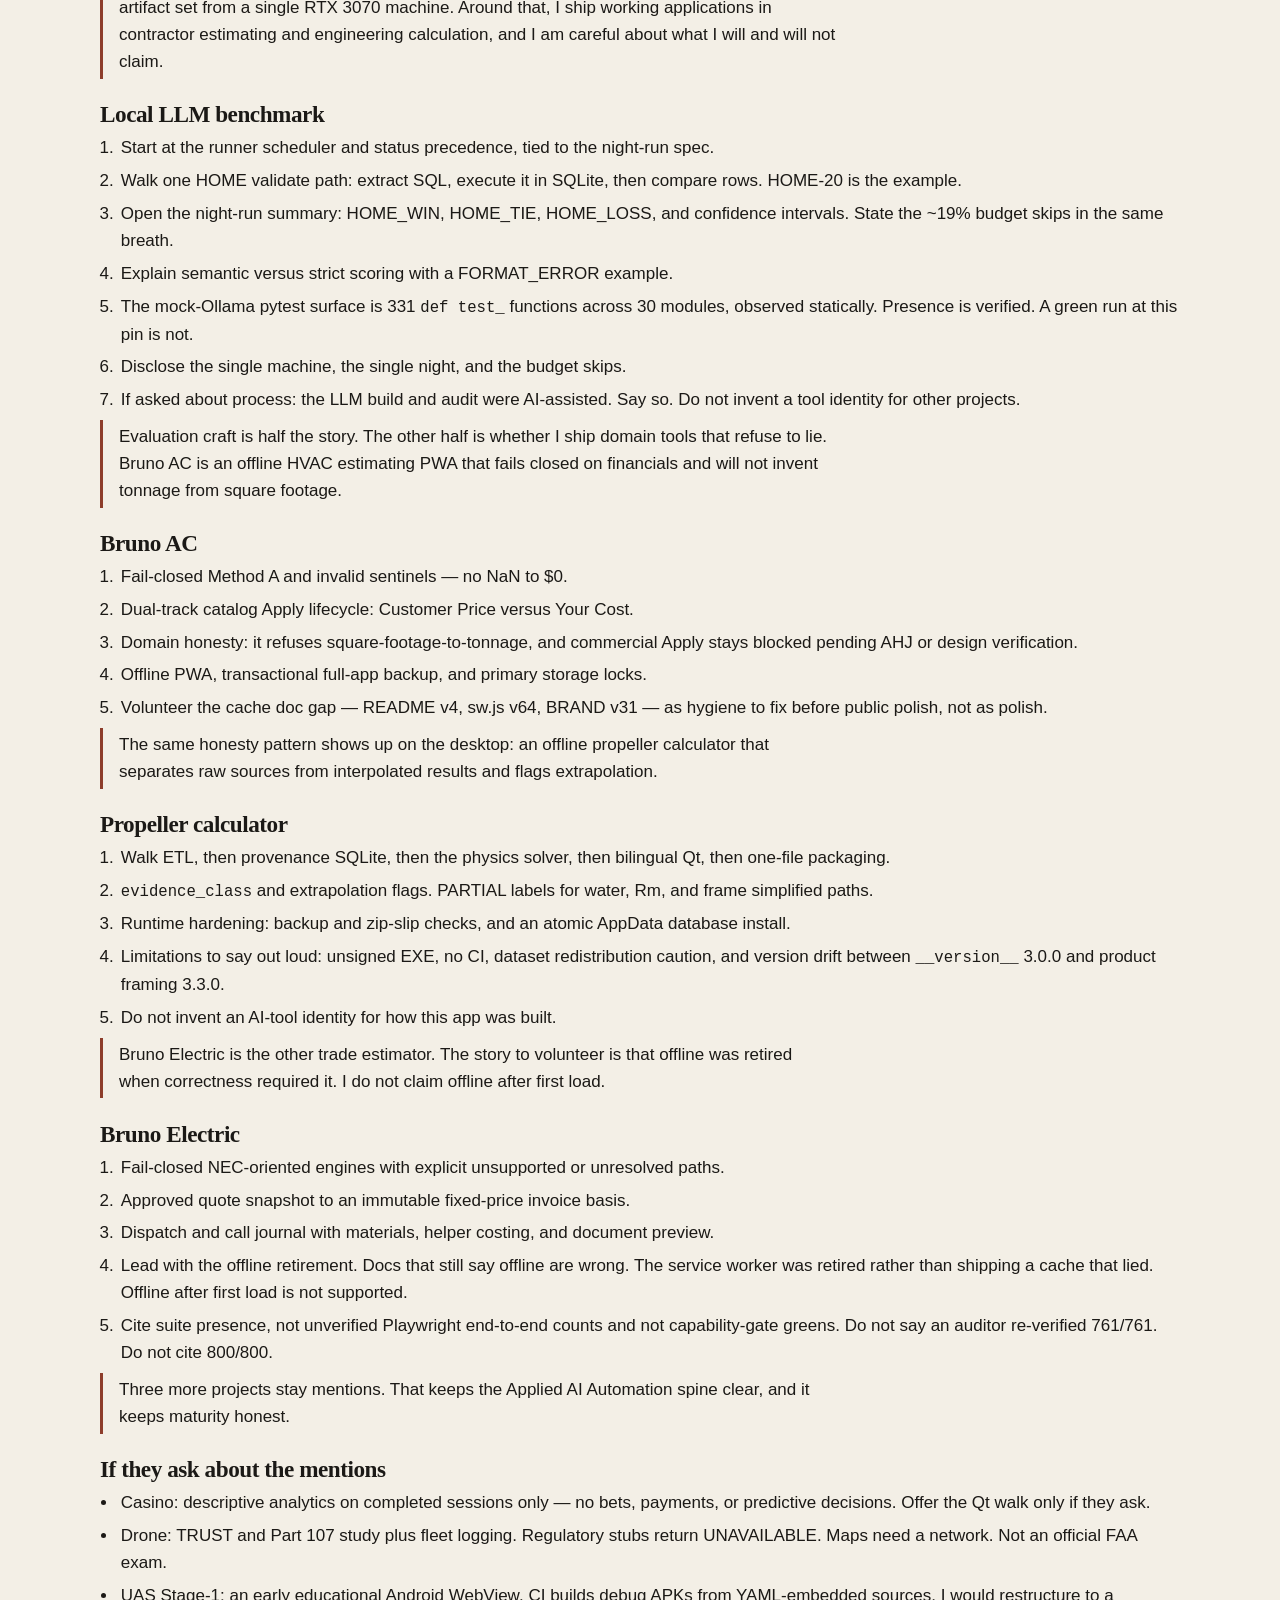
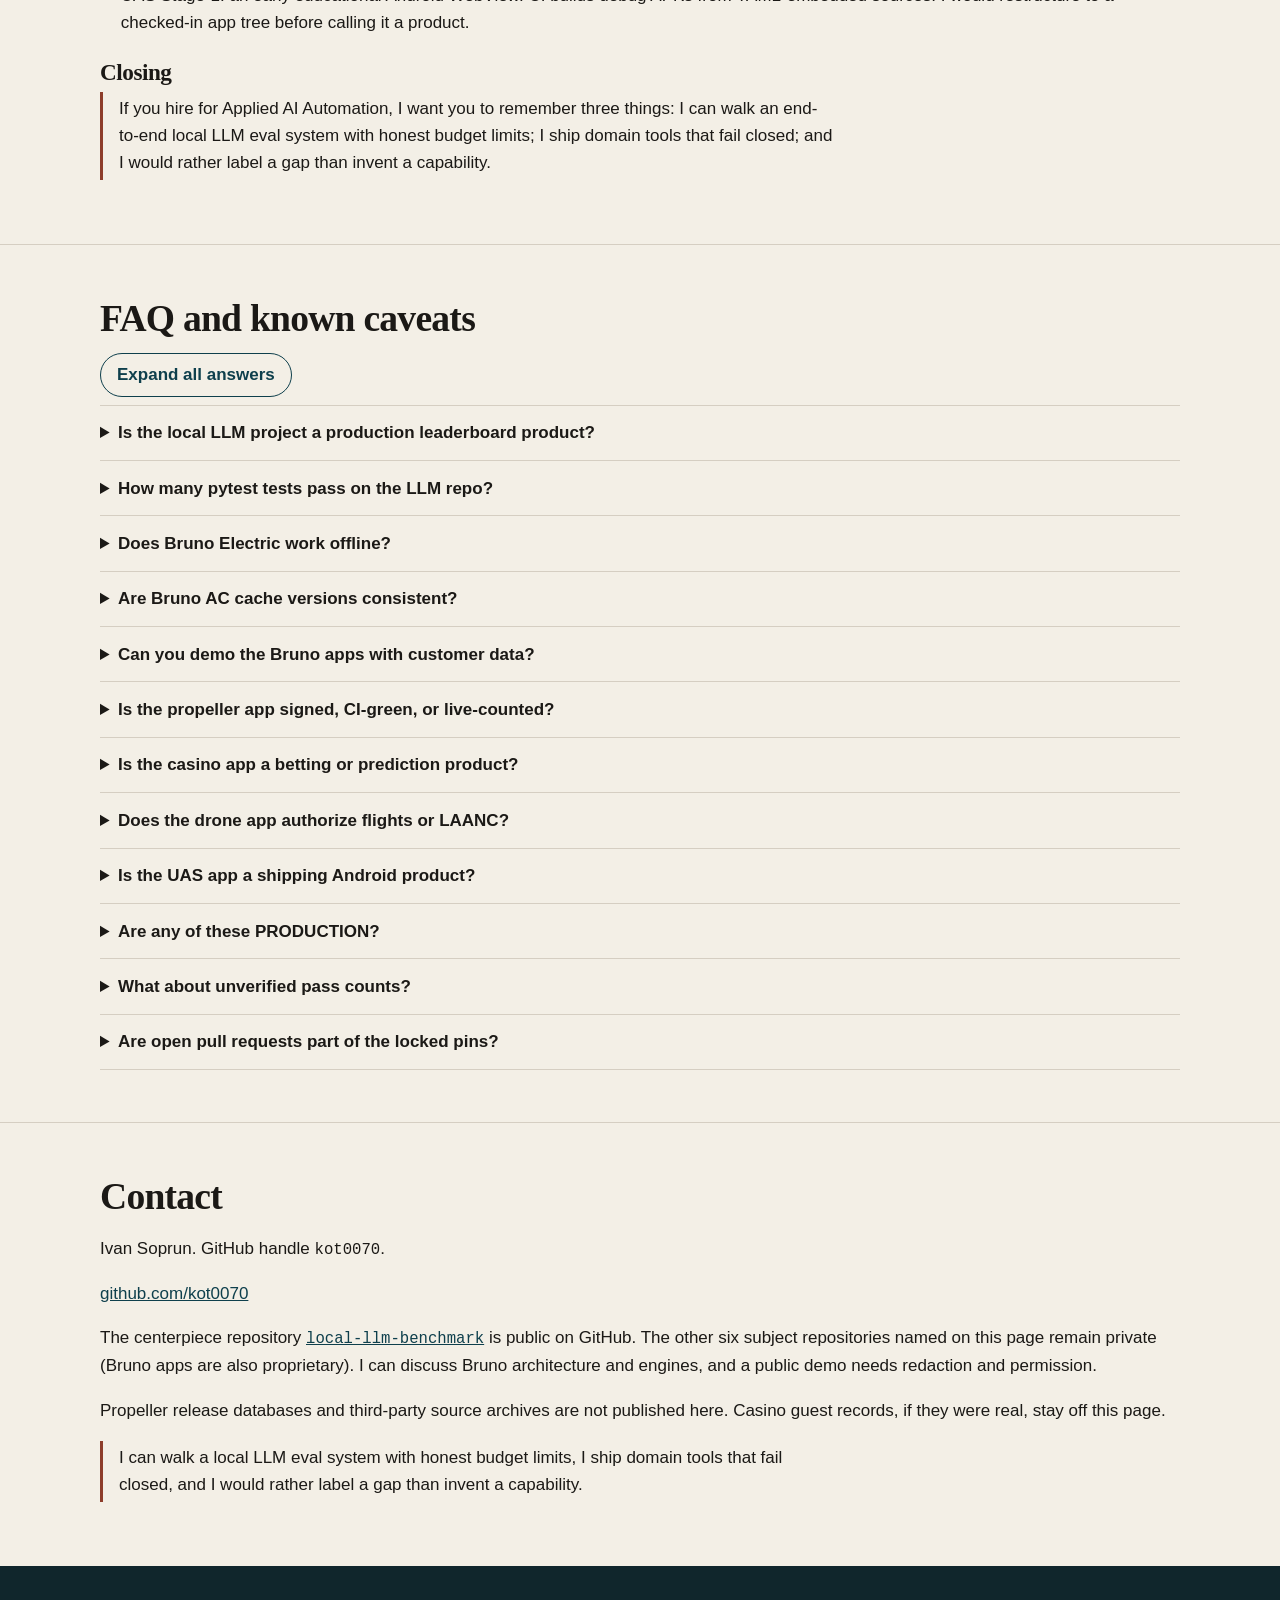
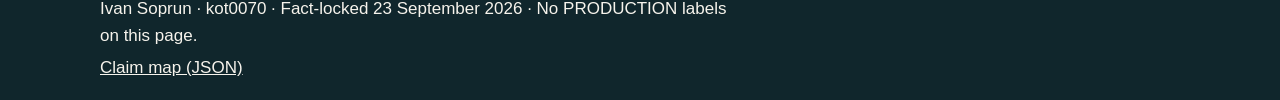
==== commit e9ab6873: "Use the owner's short self-funded wording. Replace the longer deferred-integrations note with the pa" ====
--- a/index.html
+++ b/index.html
@@ -345,9 +345,8 @@
     <section id="funding" aria-labelledby="funding-title">
       <div class="wrap">
         <h2 id="funding-title">Self-funded work</h2>
-        <p class="section-lead" data-claim="funding.lead" data-project="local-llm-benchmark bruno-ac-pwa propeller-calculator bruno-electric-pwa casino-game-analytics drone-pilot-usa uas-stage1-app" data-fields="selection" data-sources="OWNER_NOTE 2026-09-23 self-funded framing" data-note="Owner framing for interview readers. Not a metric, invoice, or employer-funding claim.">These projects are largely self-funded. Some next steps — paid integrations, third-party APIs, cloud or infrastructure, or a broader multi-machine evaluation — are intentionally deferred until budget allows. That deferral is not a claim that the craft stops at the current pin. Maturity labels on this page still reflect only what is verified today.</p>
-        <p class="ua" lang="uk" data-claim="funding.ua" data-project="local-llm-benchmark bruno-ac-pwa propeller-calculator bruno-electric-pwa casino-game-analytics drone-pilot-usa uas-stage1-app" data-fields="selection" data-sources="OWNER_NOTE 2026-09-23 self-funded framing" data-note="Ukrainian gloss of the self-funded framing. Not an additional metric.">Здебільшого самофінансування. Платні наступні кроки свідомо відкладені, доки буде бюджет; мітки зрілості лишаються про перевірене сьогодні.</p>
-        <p data-claim="funding.night" data-project="local-llm-benchmark" data-fields="selection" data-sources="OWNER_NOTE 2026-09-23 self-funded framing" data-polarity="constraint" data-note="NOT_RUN_BUDGET is a within-run time box, kept distinct from career-level self-funding.">The night-run marker NOT_RUN_BUDGET is a separate, narrower bound. It records work the local LLM runner skipped because that one unattended window ran out of its time box. It does not describe how these projects are funded, and it is not a claim about invoices, employers, or named services.</p>
+        <p class="section-lead" data-claim="funding.lead" data-project="local-llm-benchmark bruno-ac-pwa propeller-calculator bruno-electric-pwa casino-game-analytics drone-pilot-usa uas-stage1-app" data-fields="selection" data-sources="OWNER_NOTE 2026-09-23 self-funded framing" data-note="Owner voice 2026-09-23. Not a metric, invoice, or vendor claim.">Some of these projects are paused — either still in testing, or held for lack of funding. I build them myself end-to-end, from idea through implementation.</p>
+        <p class="ua" lang="uk" data-claim="funding.ua" data-project="local-llm-benchmark bruno-ac-pwa propeller-calculator bruno-electric-pwa casino-game-analytics drone-pilot-usa uas-stage1-app" data-fields="selection" data-sources="OWNER_NOTE 2026-09-23 self-funded framing" data-note="Owner Ukrainian line. Not an additional metric.">Частина проєктів на паузі через тестування або відсутність фінансування — усе від ідеї до реалізації роблю сам.</p>
       </div>
     </section>
 
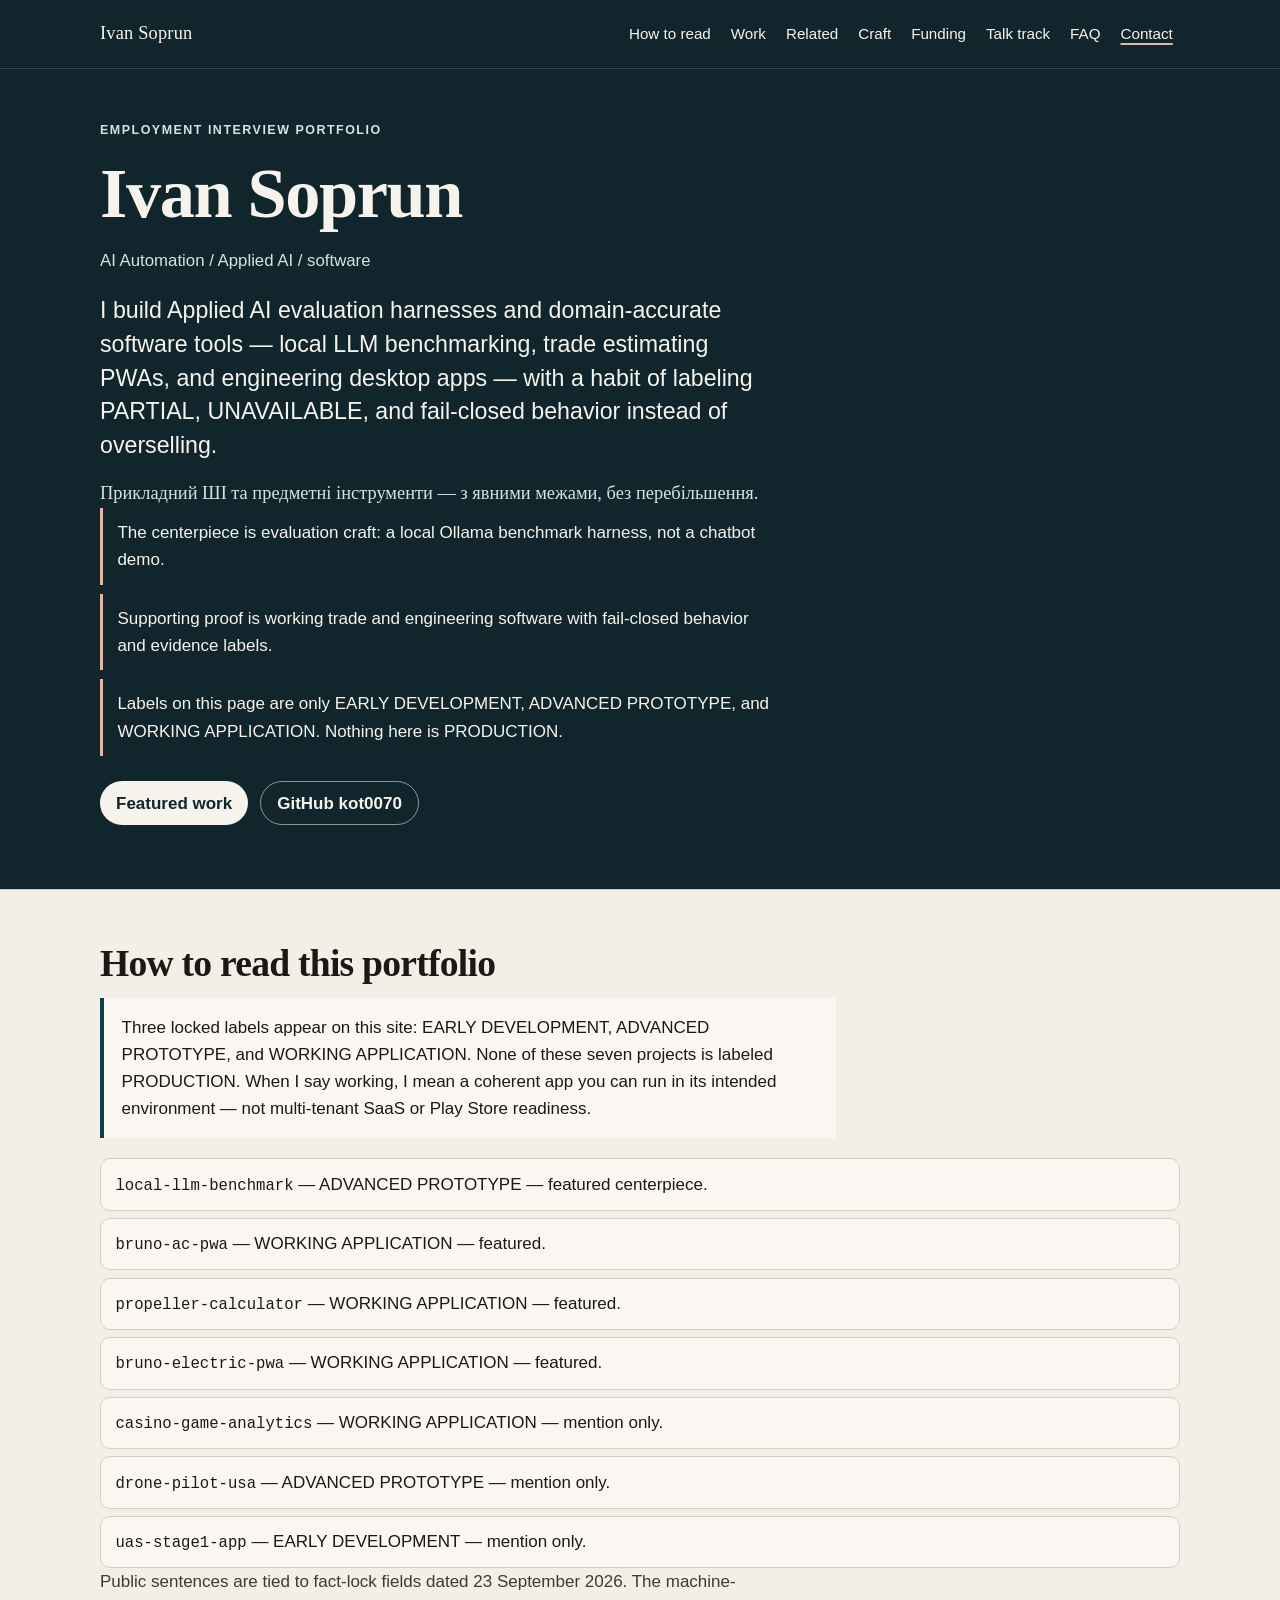
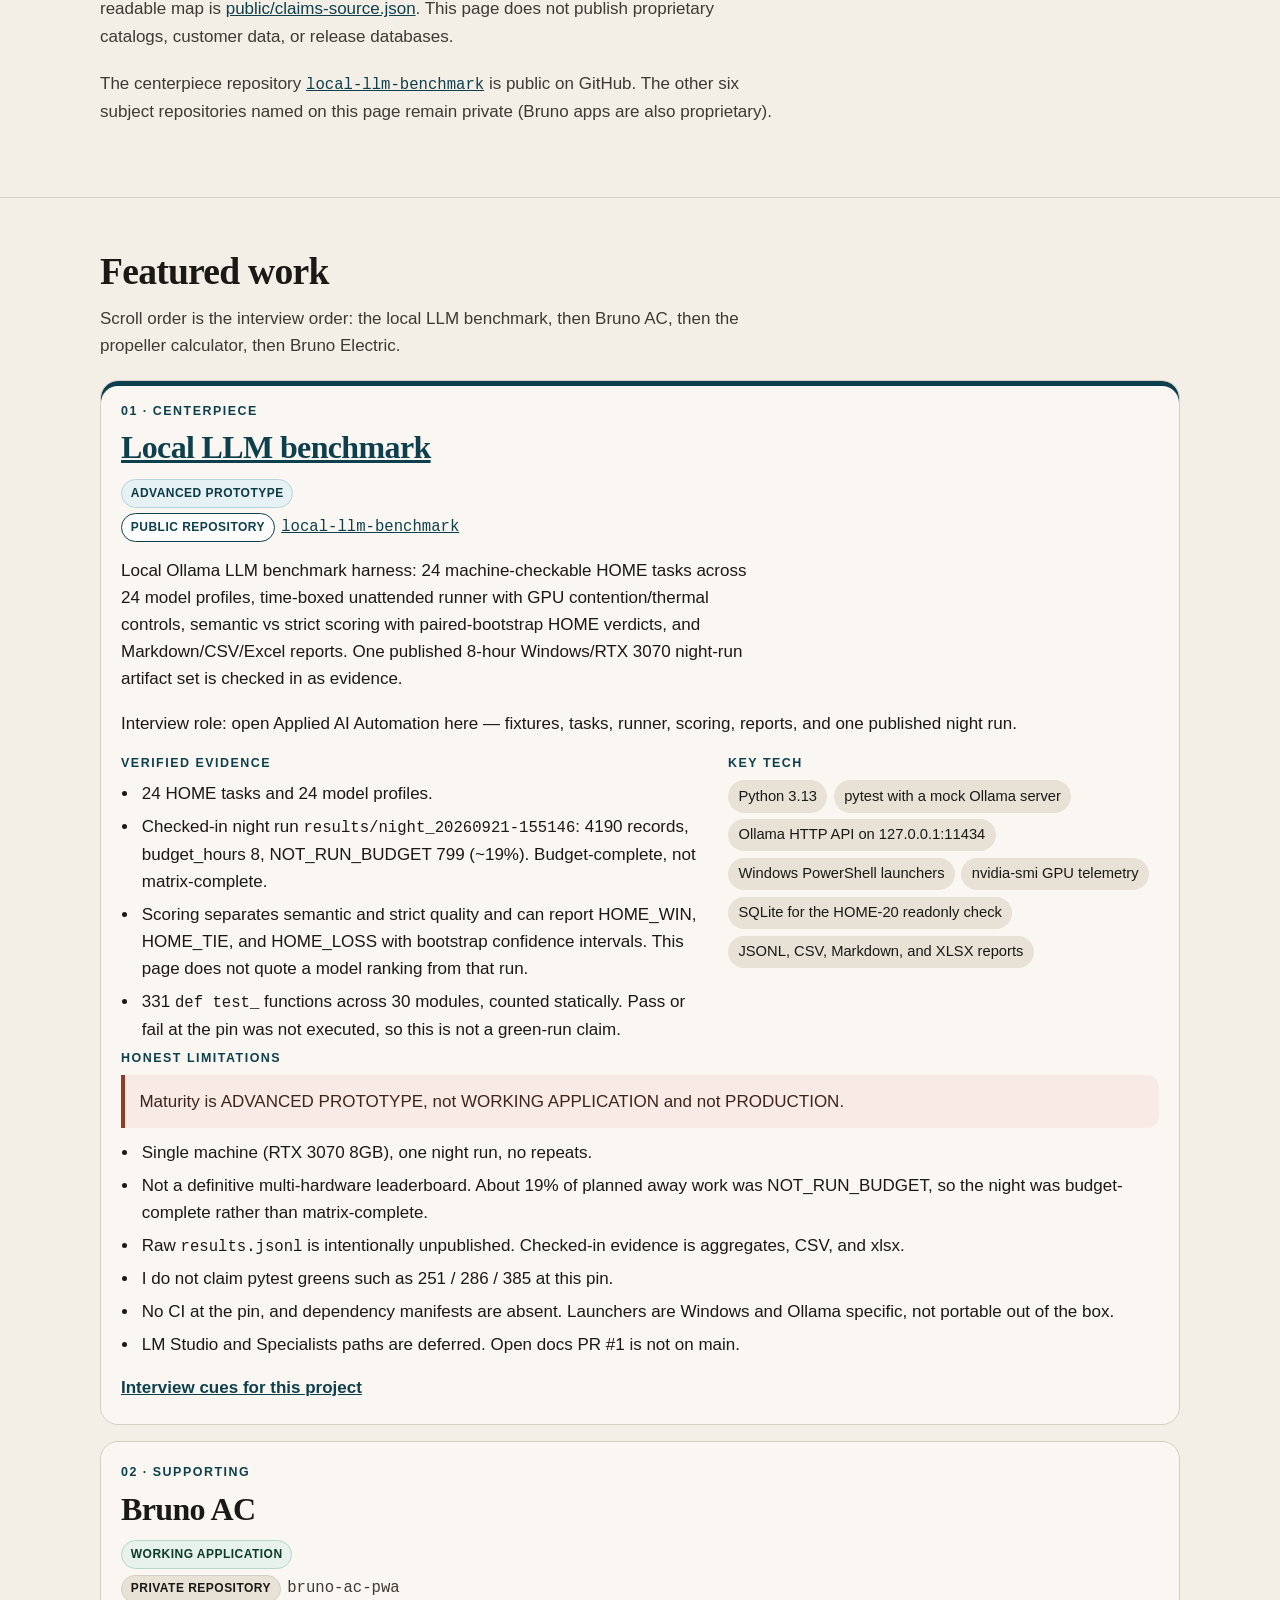
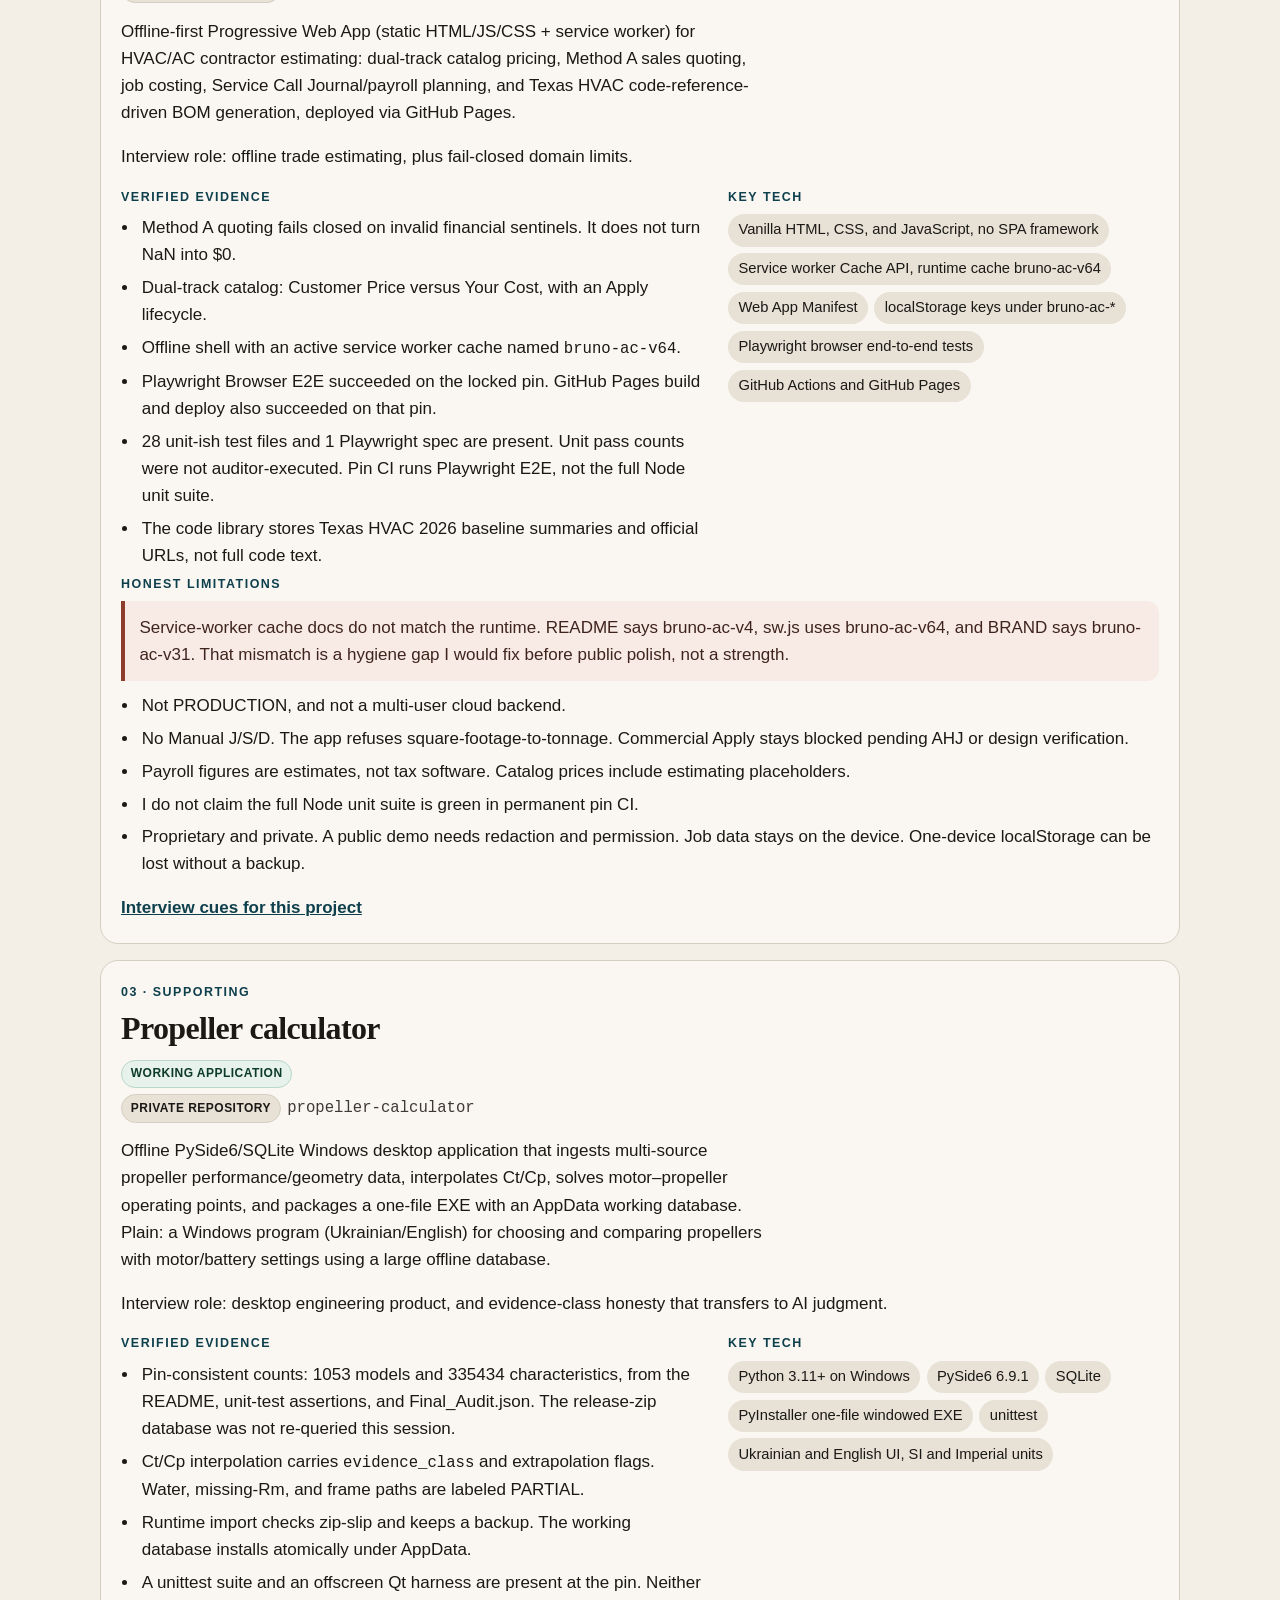
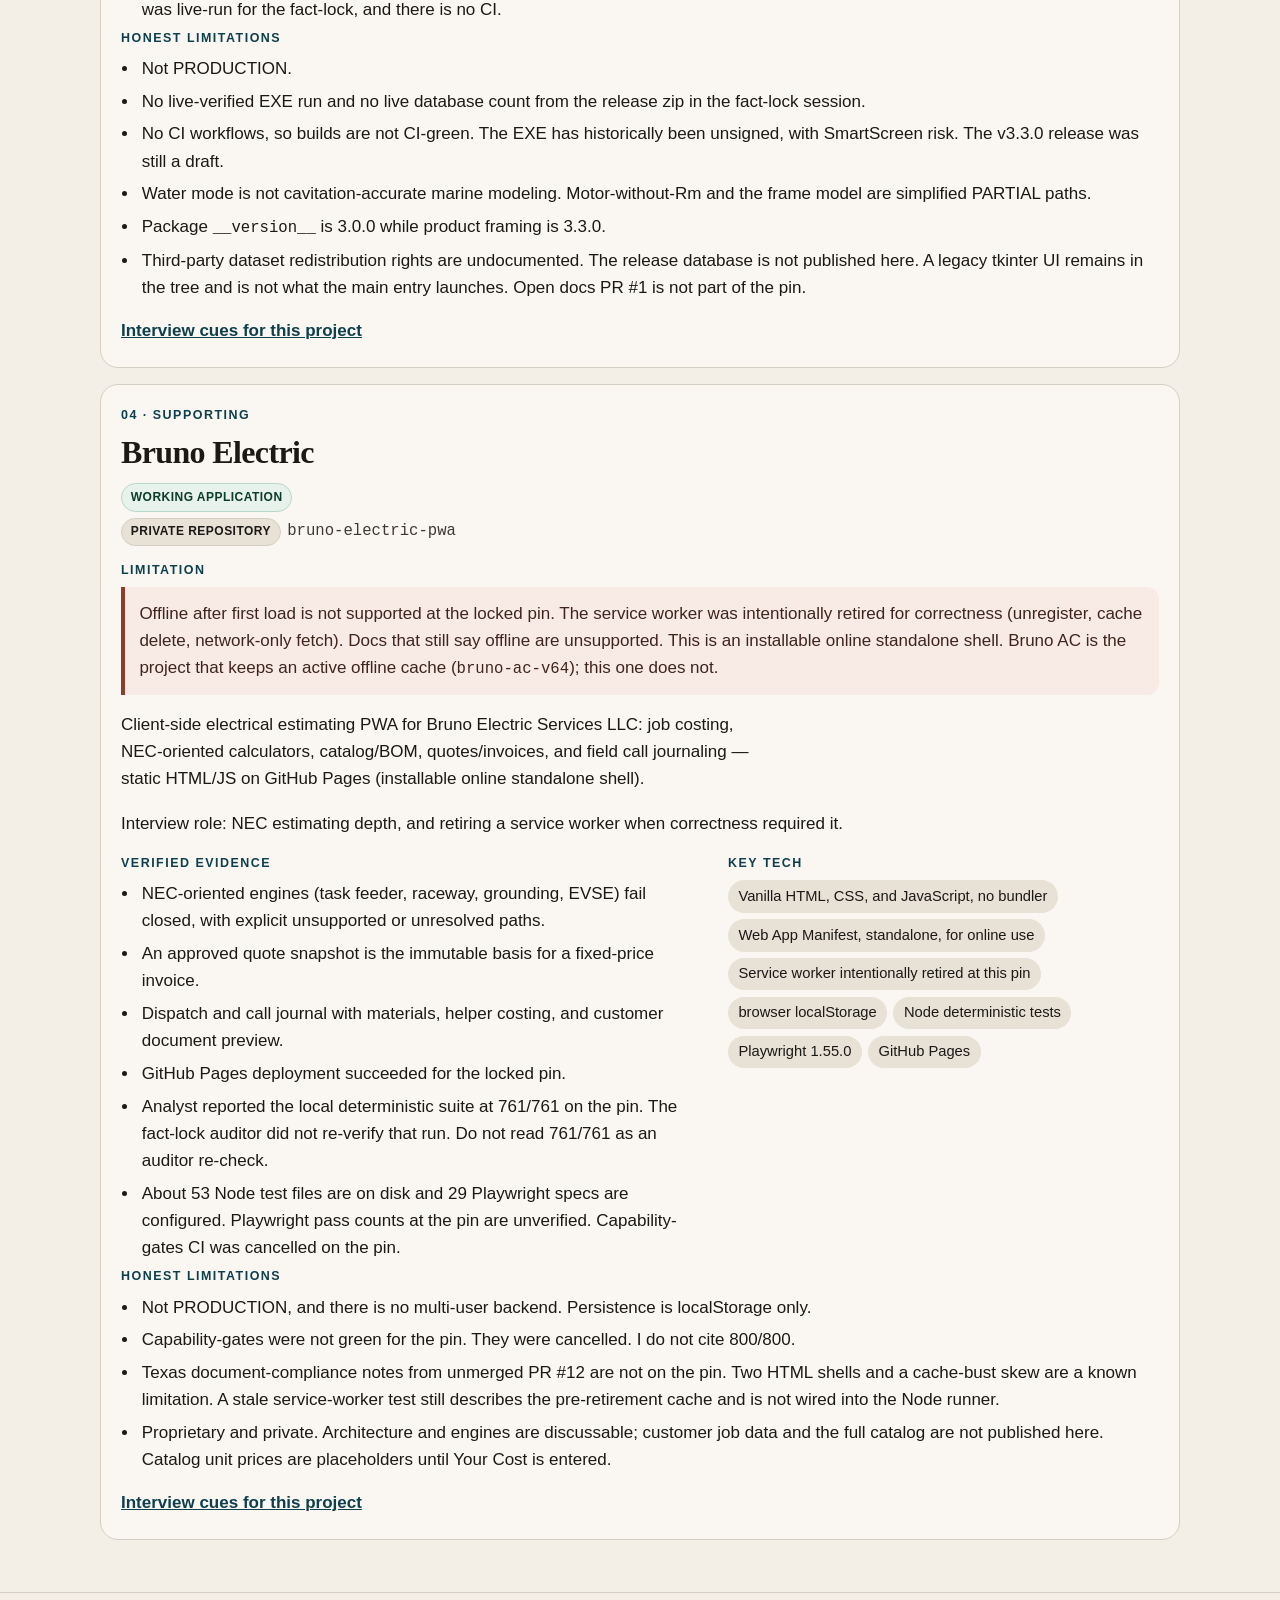
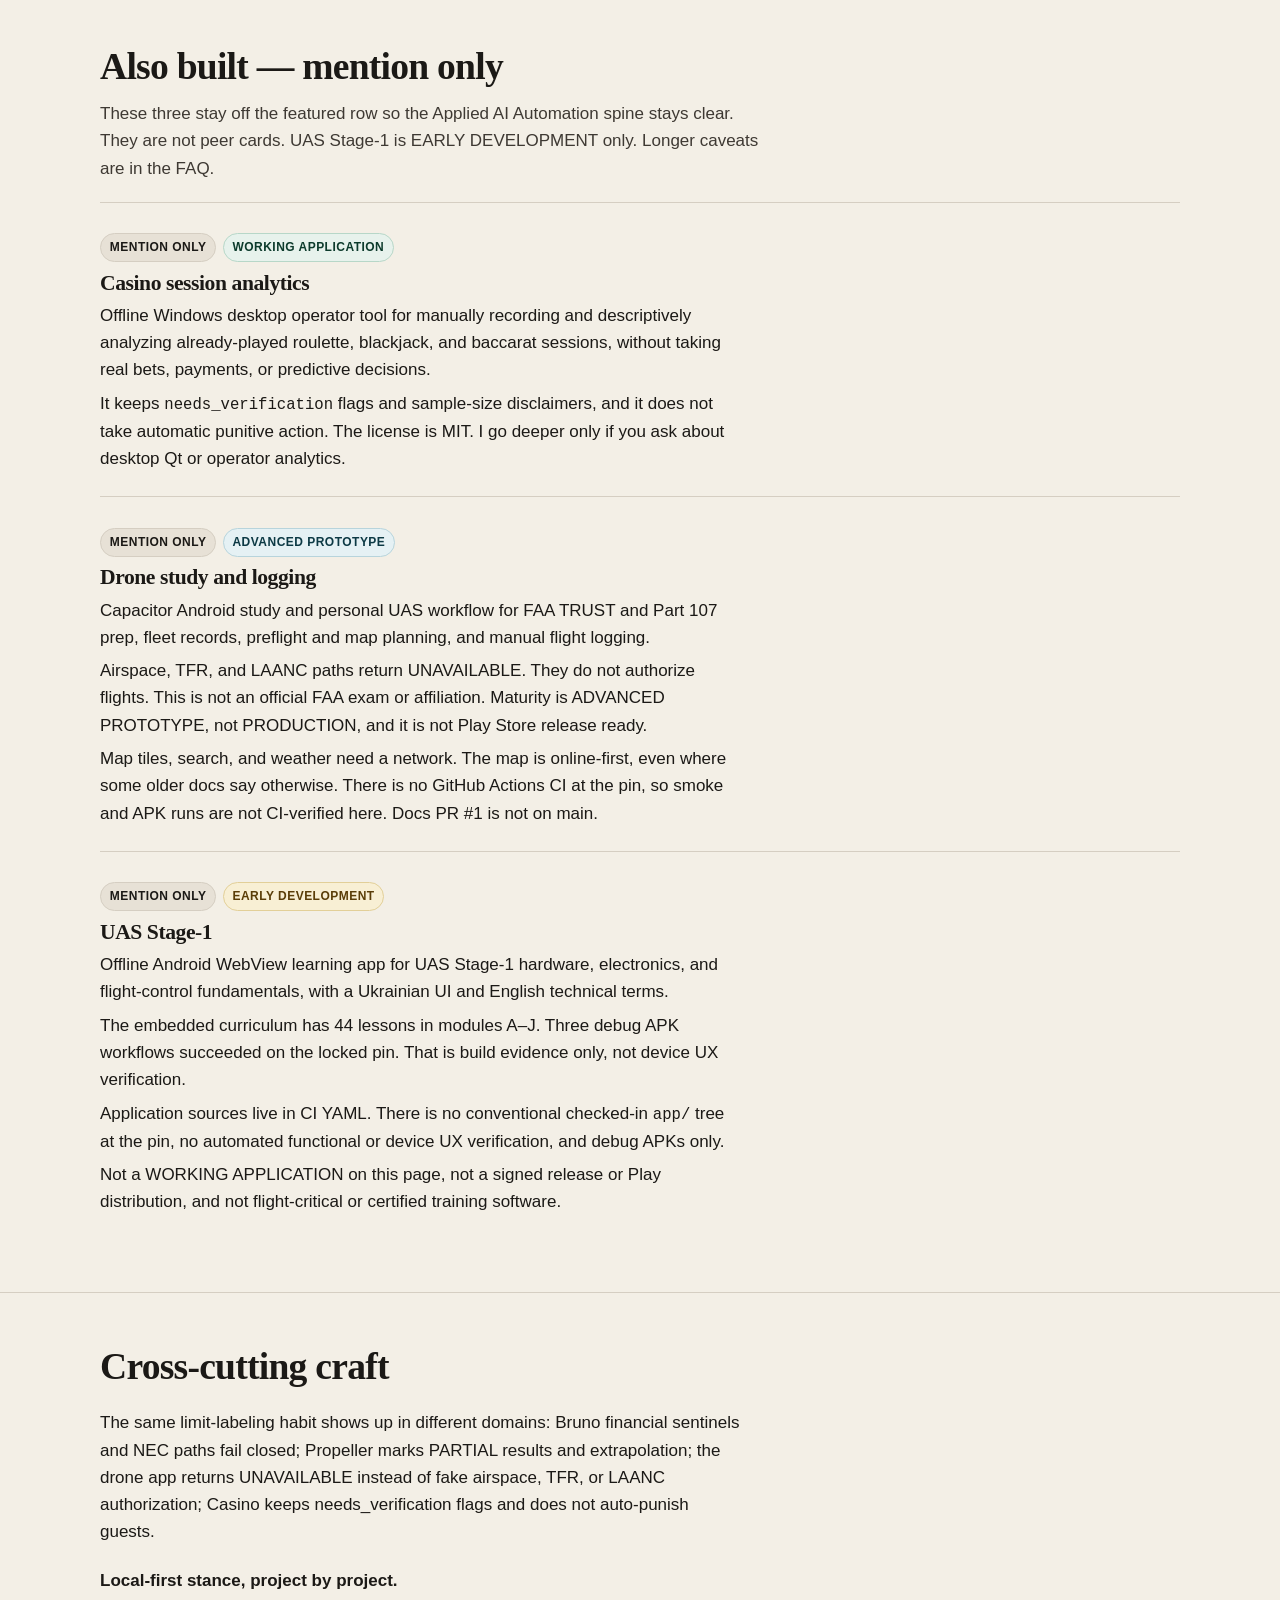
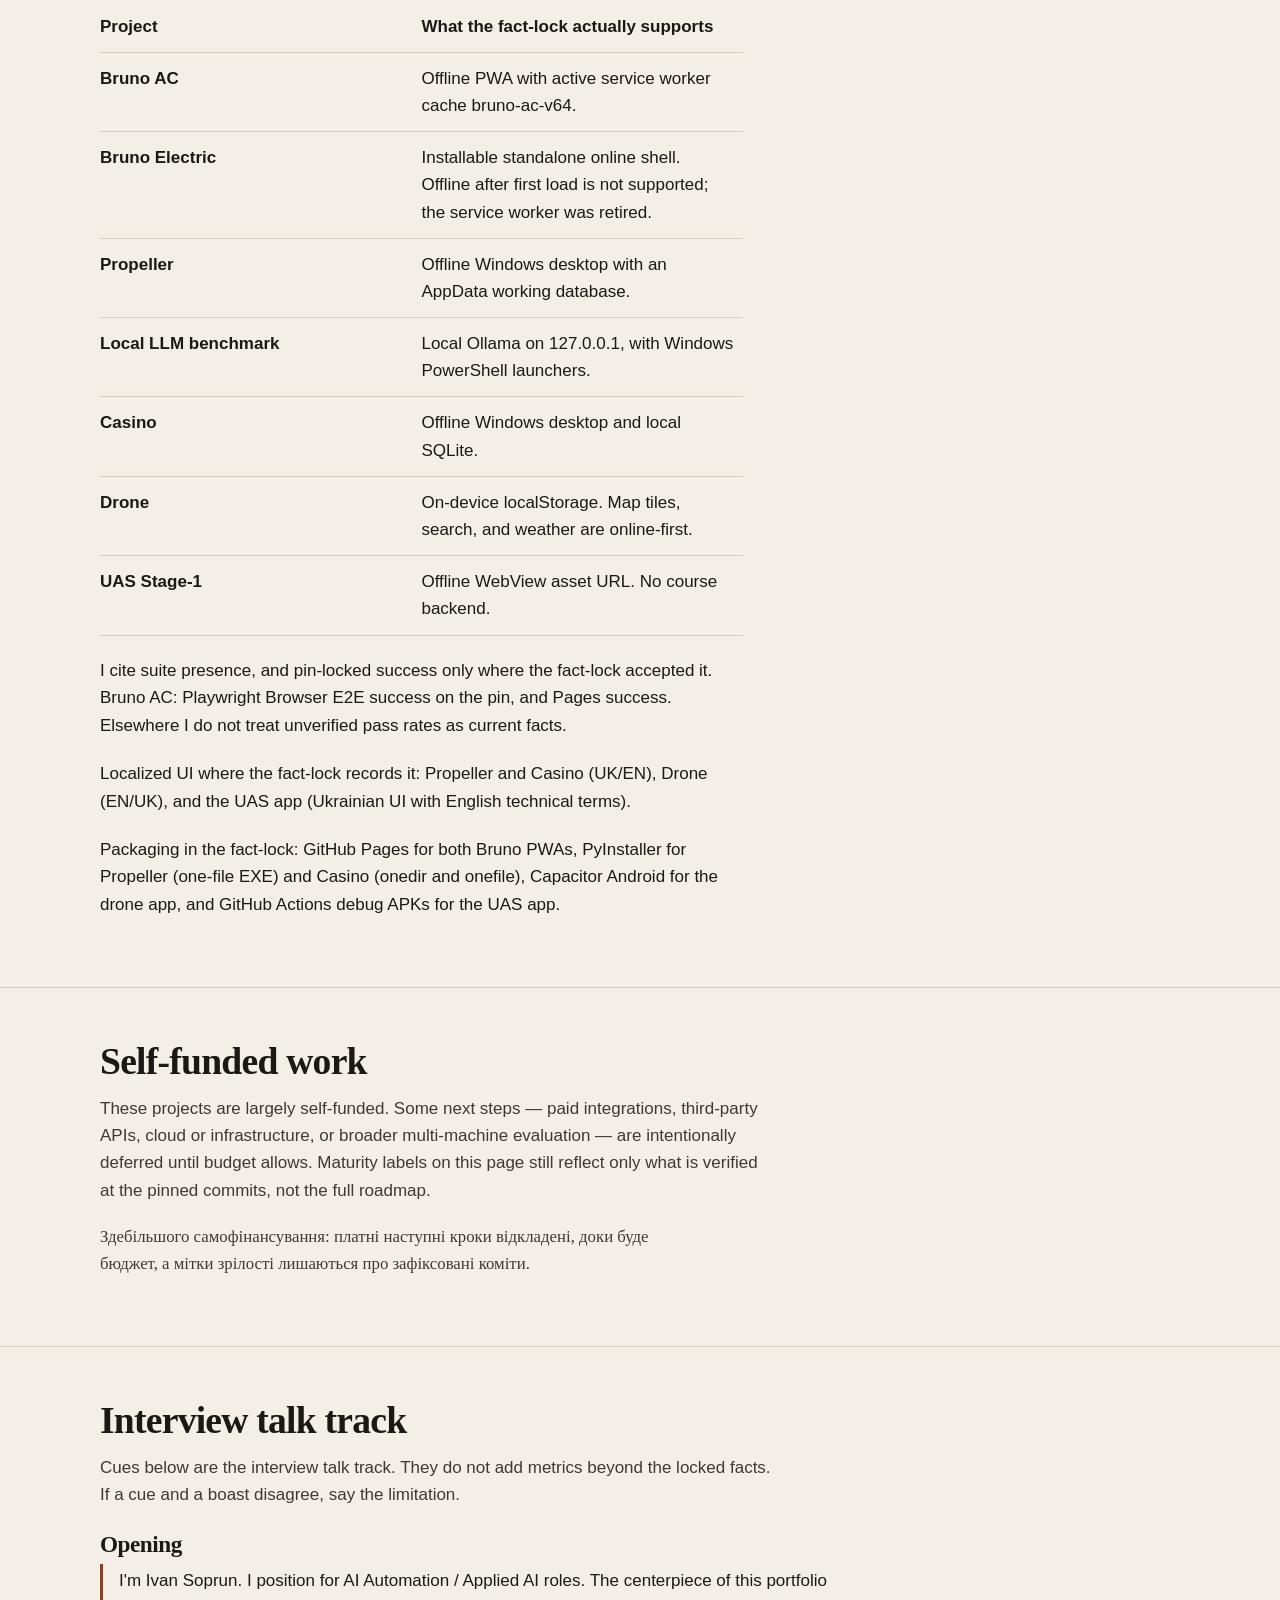
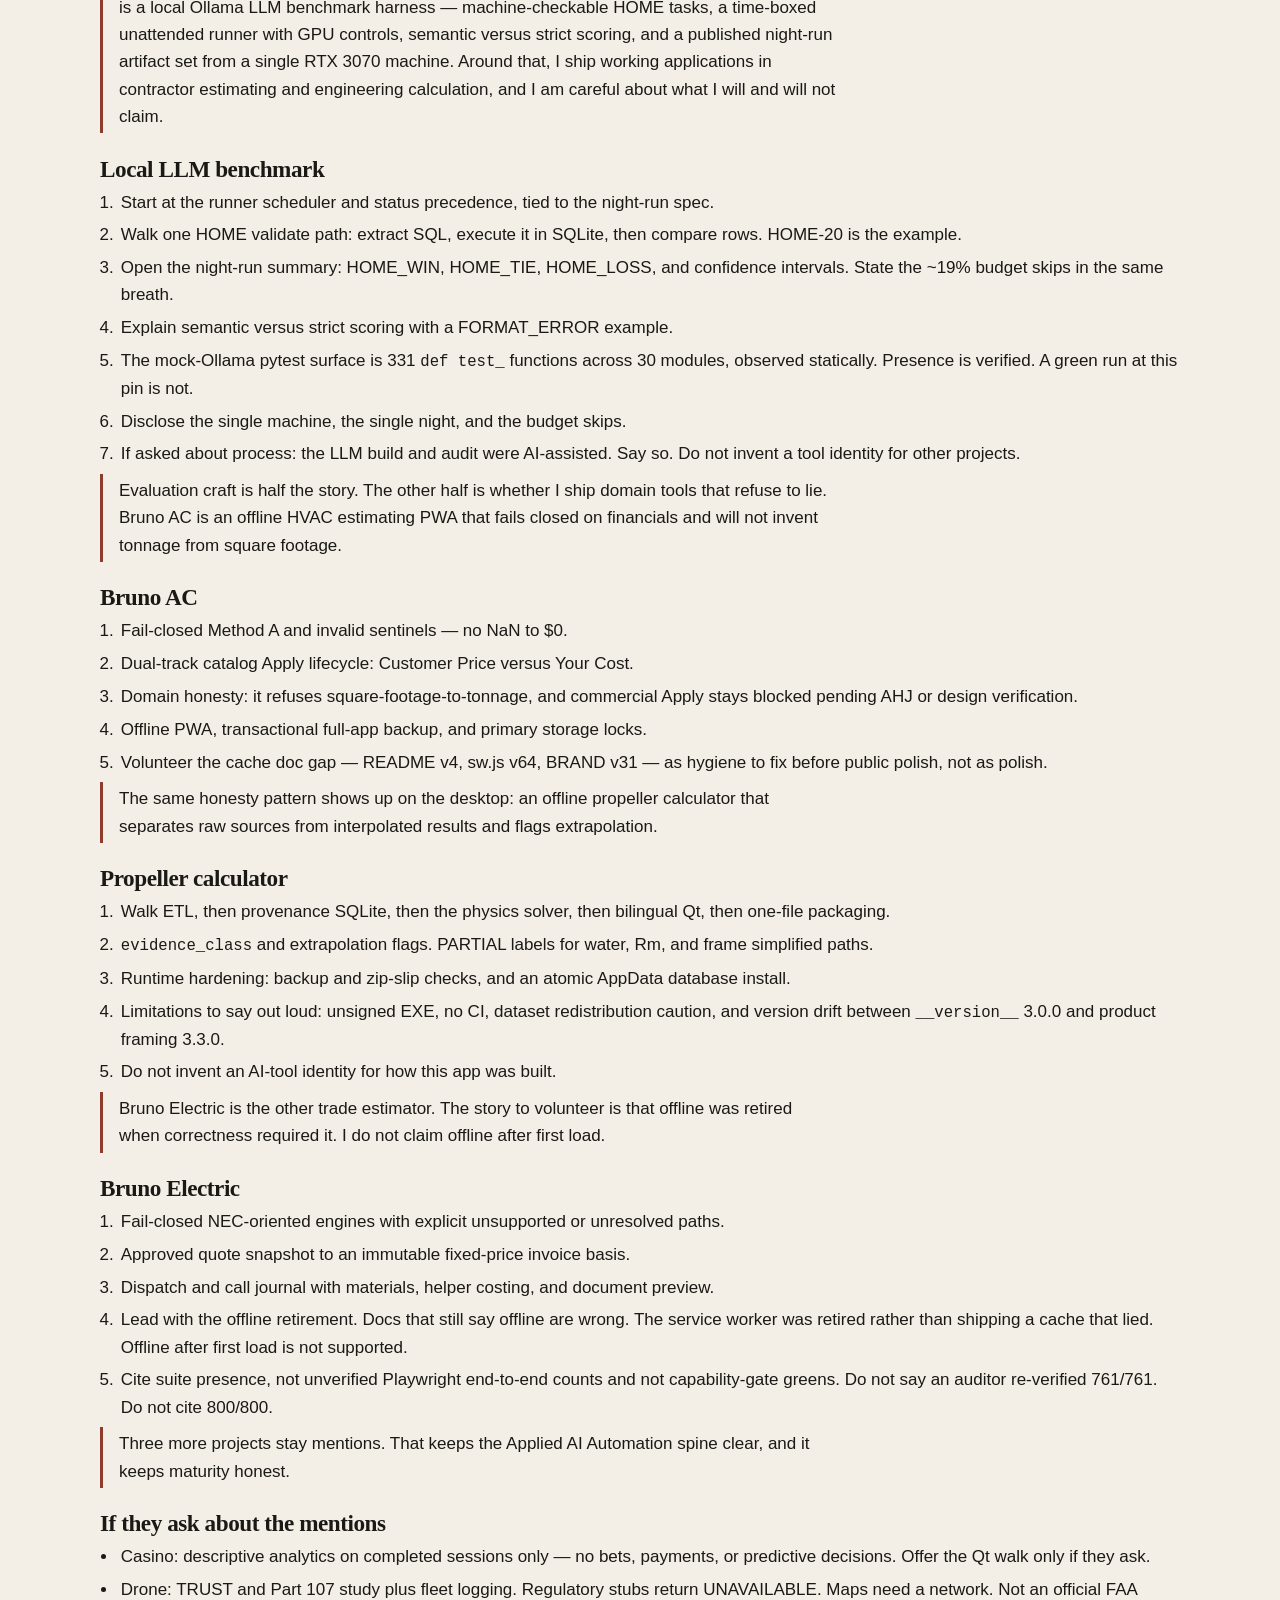
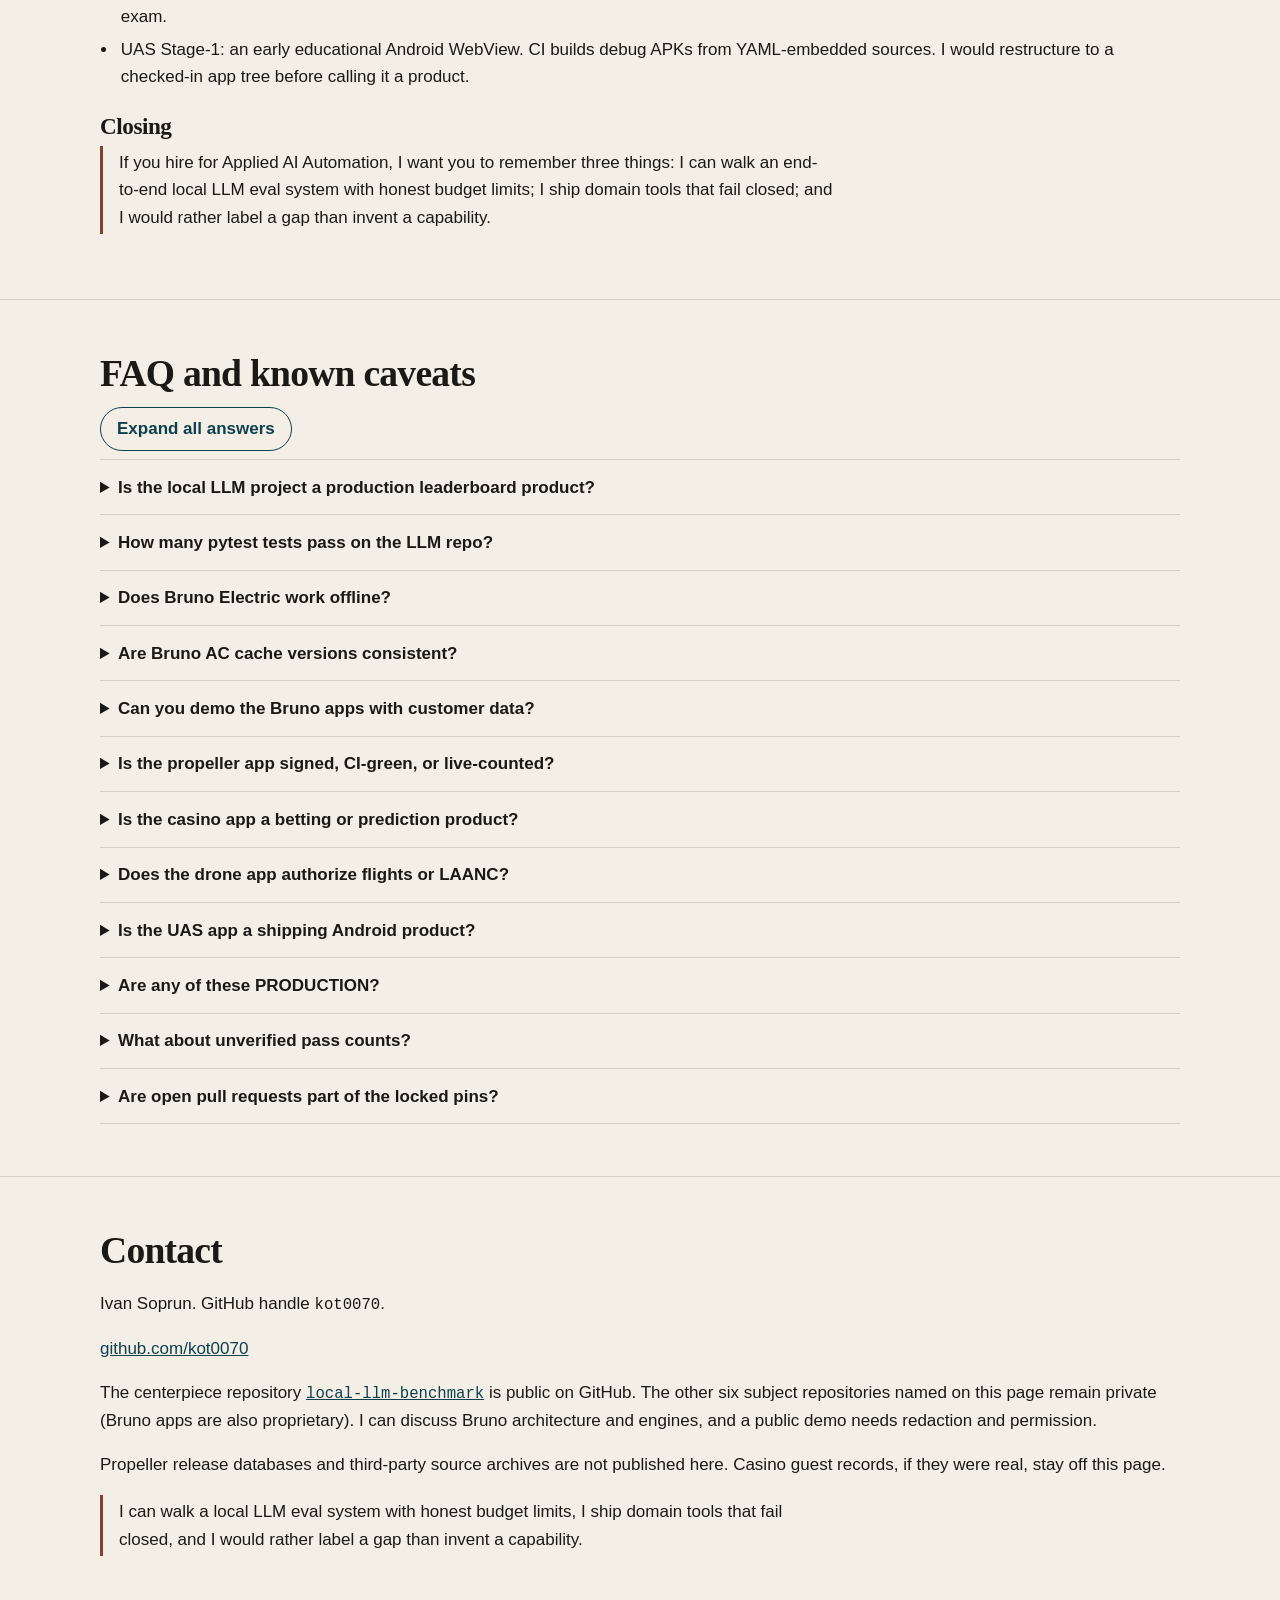
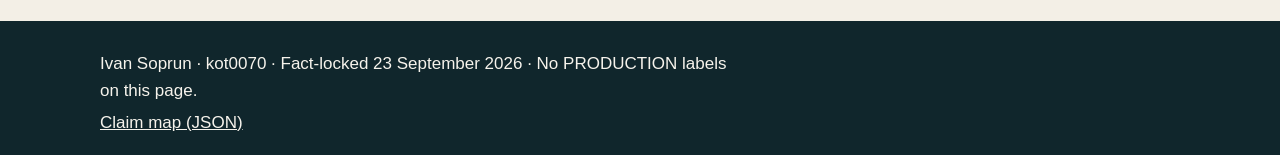
==== commit 207b3fdd: "Use the short self-funded framing. Replace the pause line with the deferred-next-steps note, and kee" ====
--- a/index.html
+++ b/index.html
@@ -345,8 +345,8 @@
     <section id="funding" aria-labelledby="funding-title">
       <div class="wrap">
         <h2 id="funding-title">Self-funded work</h2>
-        <p class="section-lead" data-claim="funding.lead" data-project="local-llm-benchmark bruno-ac-pwa propeller-calculator bruno-electric-pwa casino-game-analytics drone-pilot-usa uas-stage1-app" data-fields="selection" data-sources="OWNER_NOTE 2026-09-23 self-funded framing" data-note="Owner voice 2026-09-23. Not a metric, invoice, or vendor claim.">Some of these projects are paused — either still in testing, or held for lack of funding. I build them myself end-to-end, from idea through implementation.</p>
-        <p class="ua" lang="uk" data-claim="funding.ua" data-project="local-llm-benchmark bruno-ac-pwa propeller-calculator bruno-electric-pwa casino-game-analytics drone-pilot-usa uas-stage1-app" data-fields="selection" data-sources="OWNER_NOTE 2026-09-23 self-funded framing" data-note="Owner Ukrainian line. Not an additional metric.">Частина проєктів на паузі через тестування або відсутність фінансування — усе від ідеї до реалізації роблю сам.</p>
+        <p class="section-lead" data-claim="funding.lead" data-project="local-llm-benchmark bruno-ac-pwa propeller-calculator bruno-electric-pwa casino-game-analytics drone-pilot-usa uas-stage1-app" data-fields="selection" data-sources="OWNER_NOTE 2026-09-23 self-funded framing" data-note="Owner short framing 2026-09-23. Not a metric, invoice, or vendor claim.">These projects are largely self-funded. Some next steps — paid integrations, third-party APIs, cloud or infrastructure, or broader multi-machine evaluation — are intentionally deferred until budget allows. Maturity labels on this page still reflect only what is verified at the pinned commits, not the full roadmap.</p>
+        <p class="ua" lang="uk" data-claim="funding.ua" data-project="local-llm-benchmark bruno-ac-pwa propeller-calculator bruno-electric-pwa casino-game-analytics drone-pilot-usa uas-stage1-app" data-fields="selection" data-sources="OWNER_NOTE 2026-09-23 self-funded framing" data-note="Ukrainian gloss of the short self-funded line. Not an additional metric.">Здебільшого самофінансування: платні наступні кроки відкладені, доки буде бюджет, а мітки зрілості лишаються про зафіксовані коміти.</p>
       </div>
     </section>
 
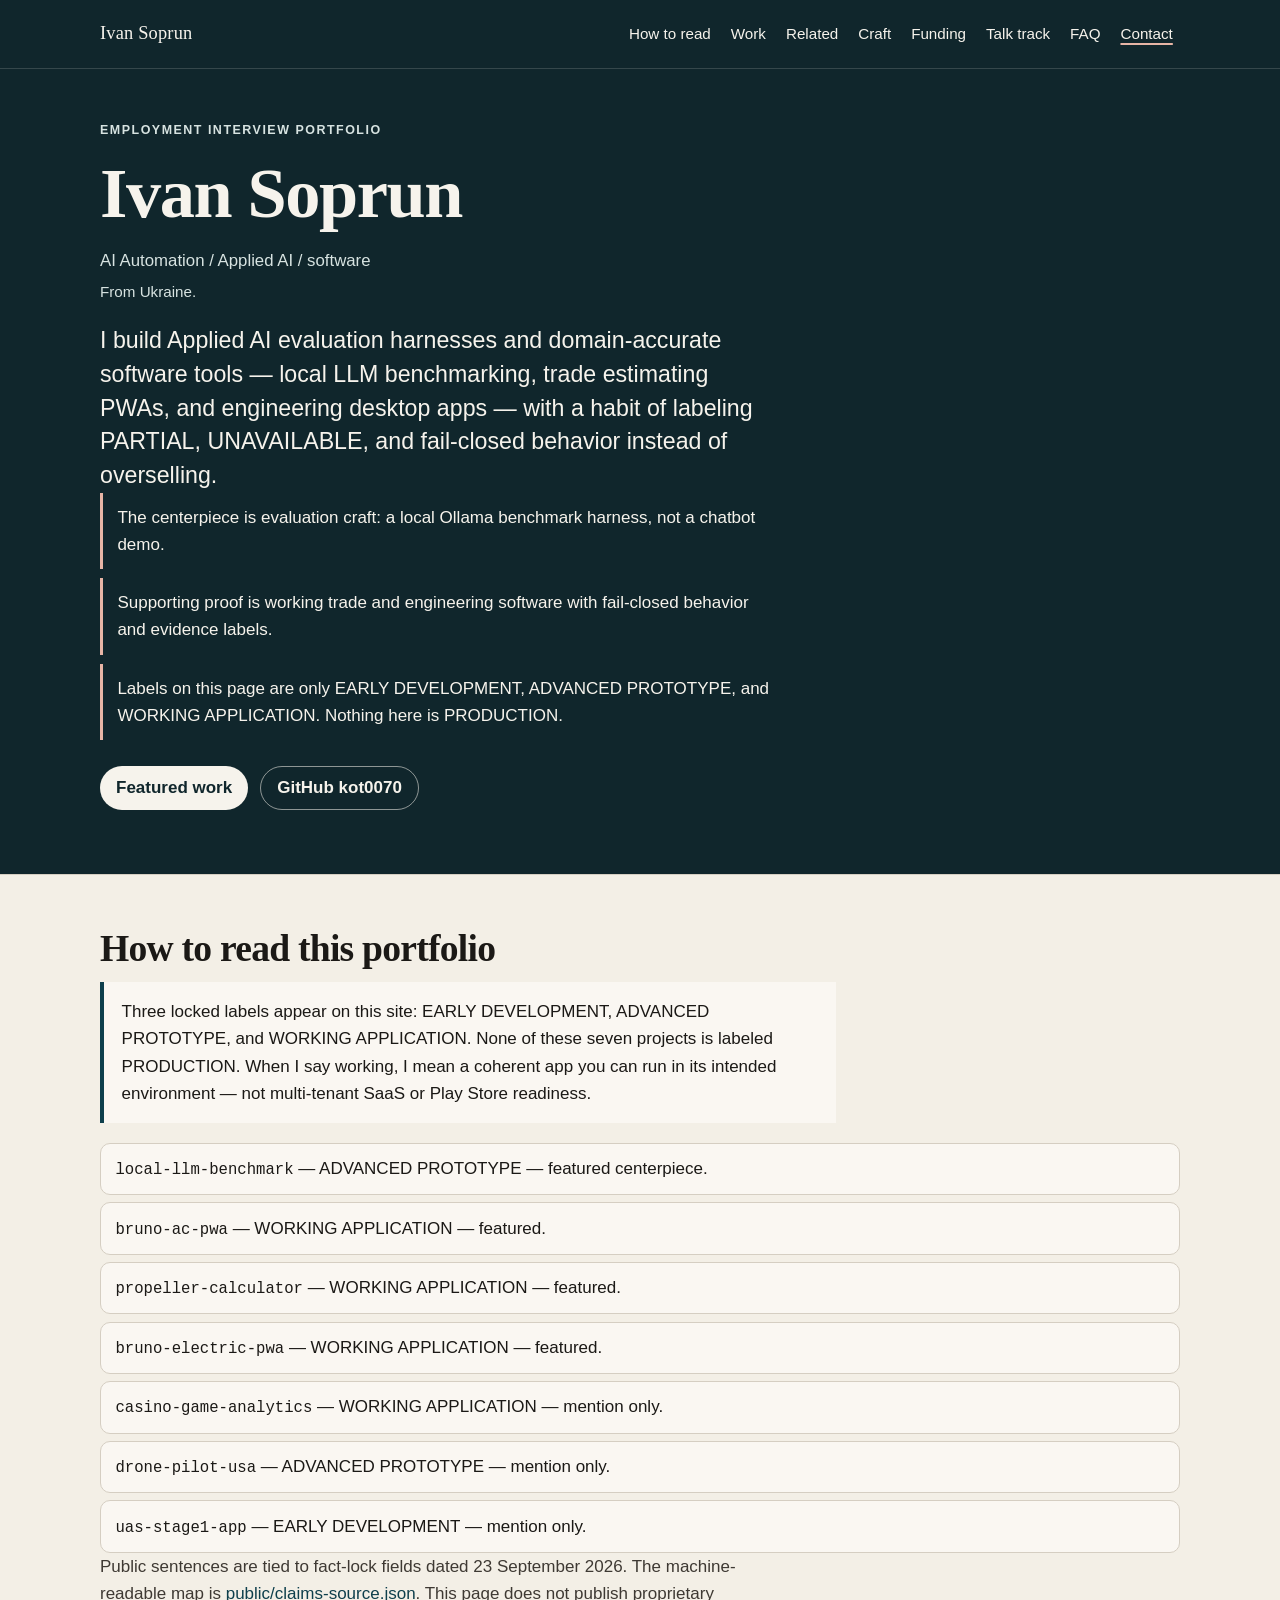
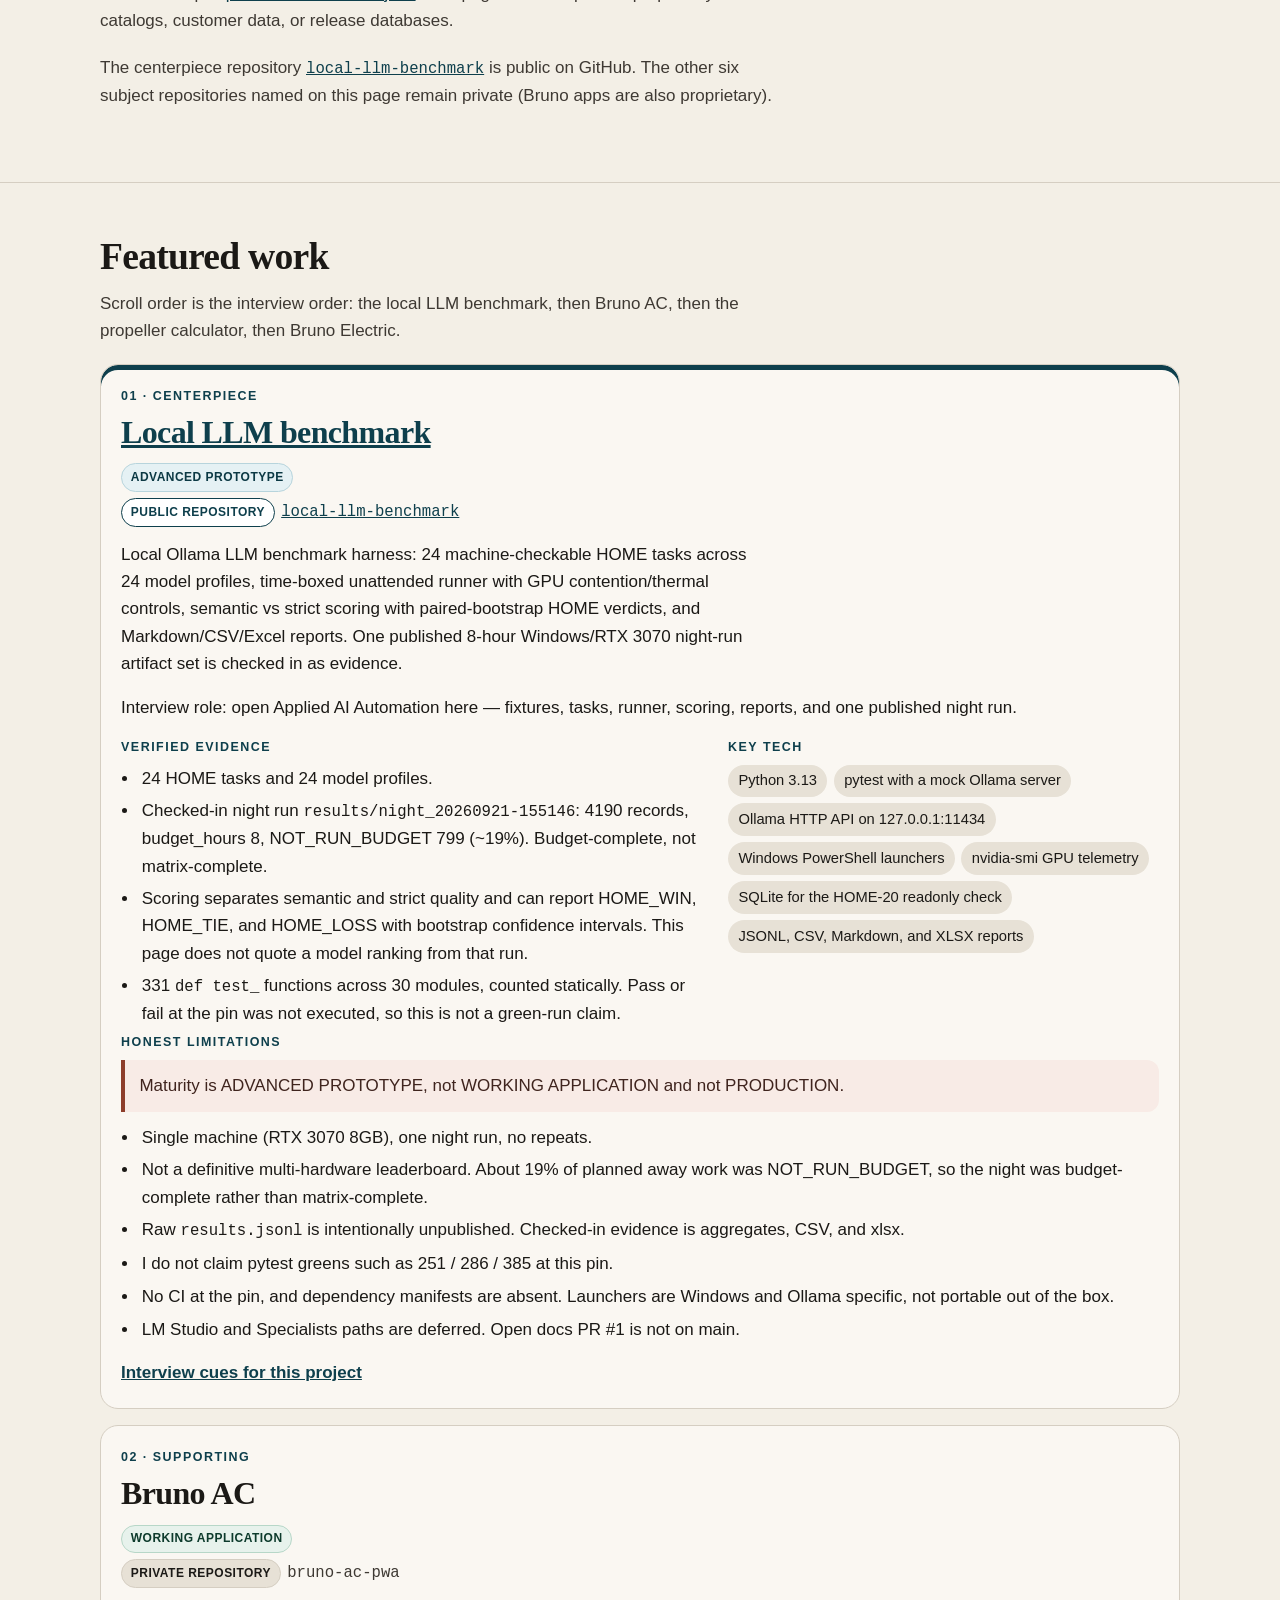
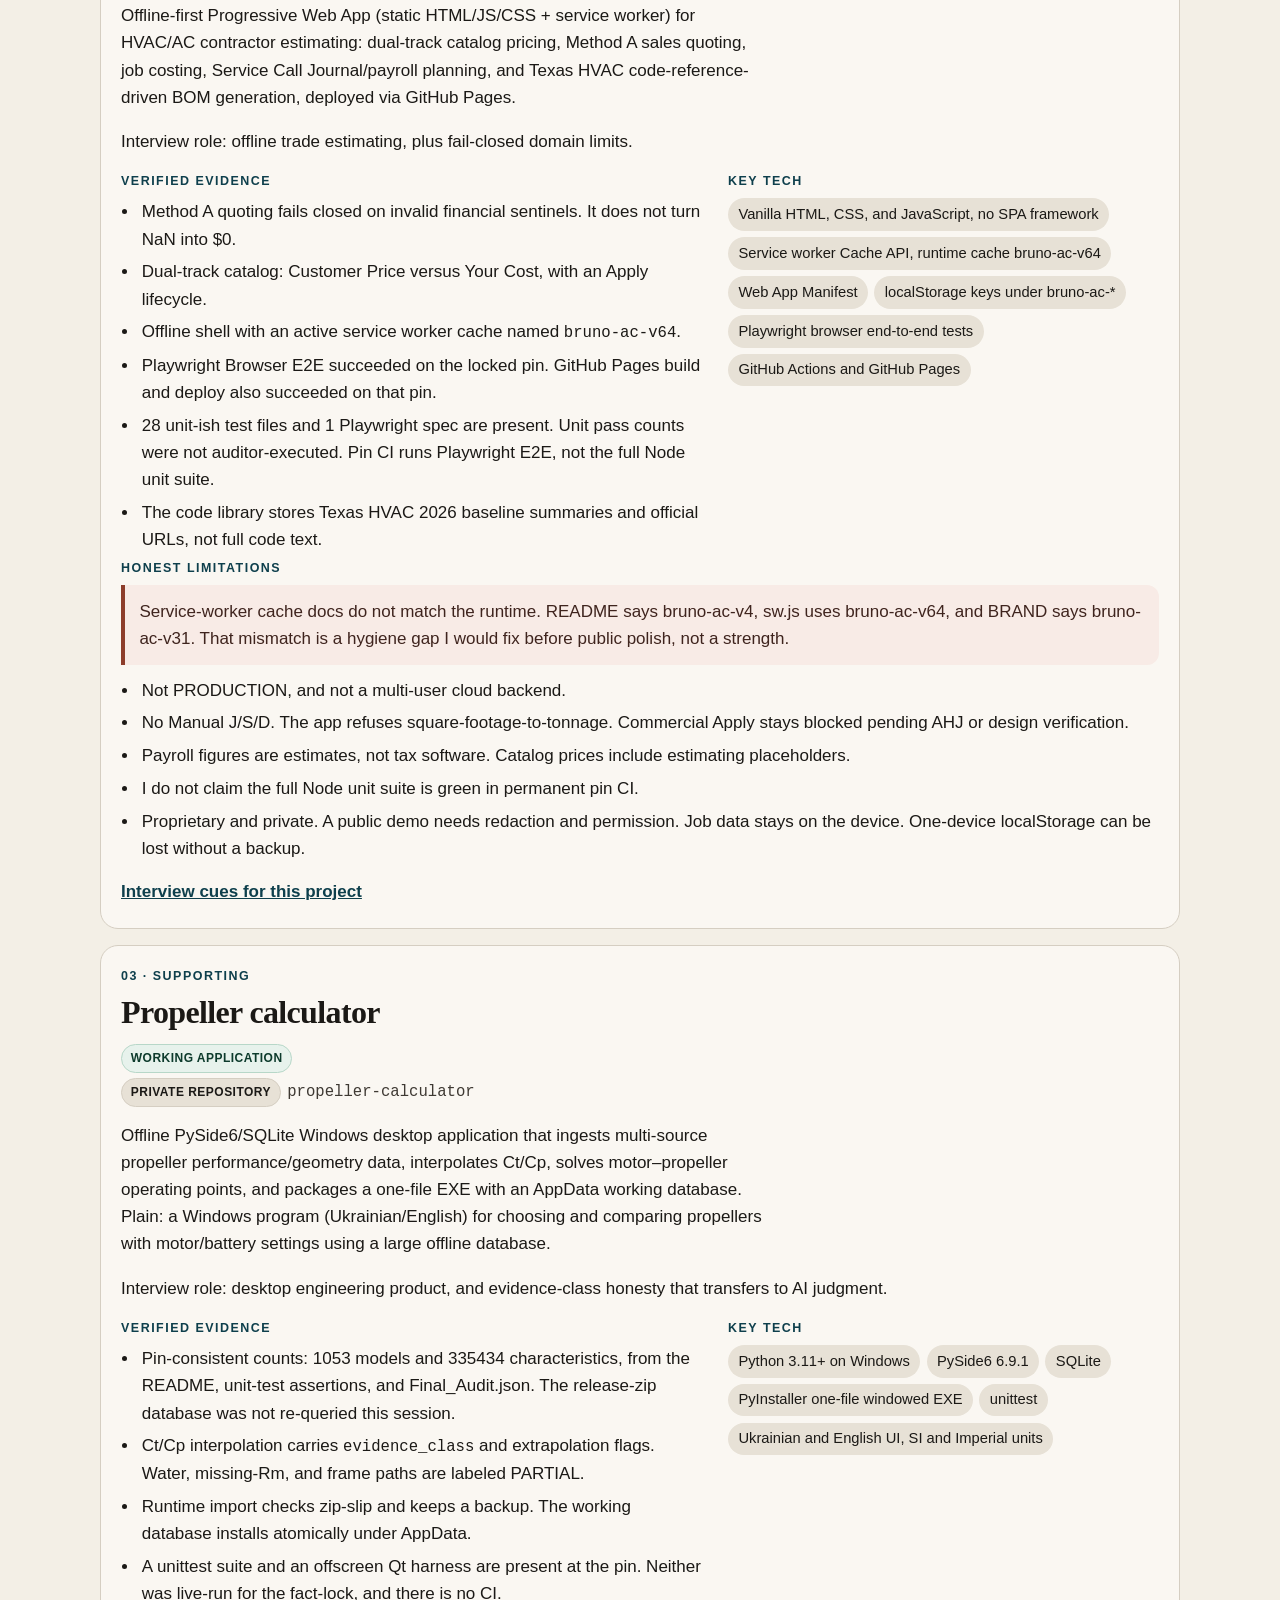
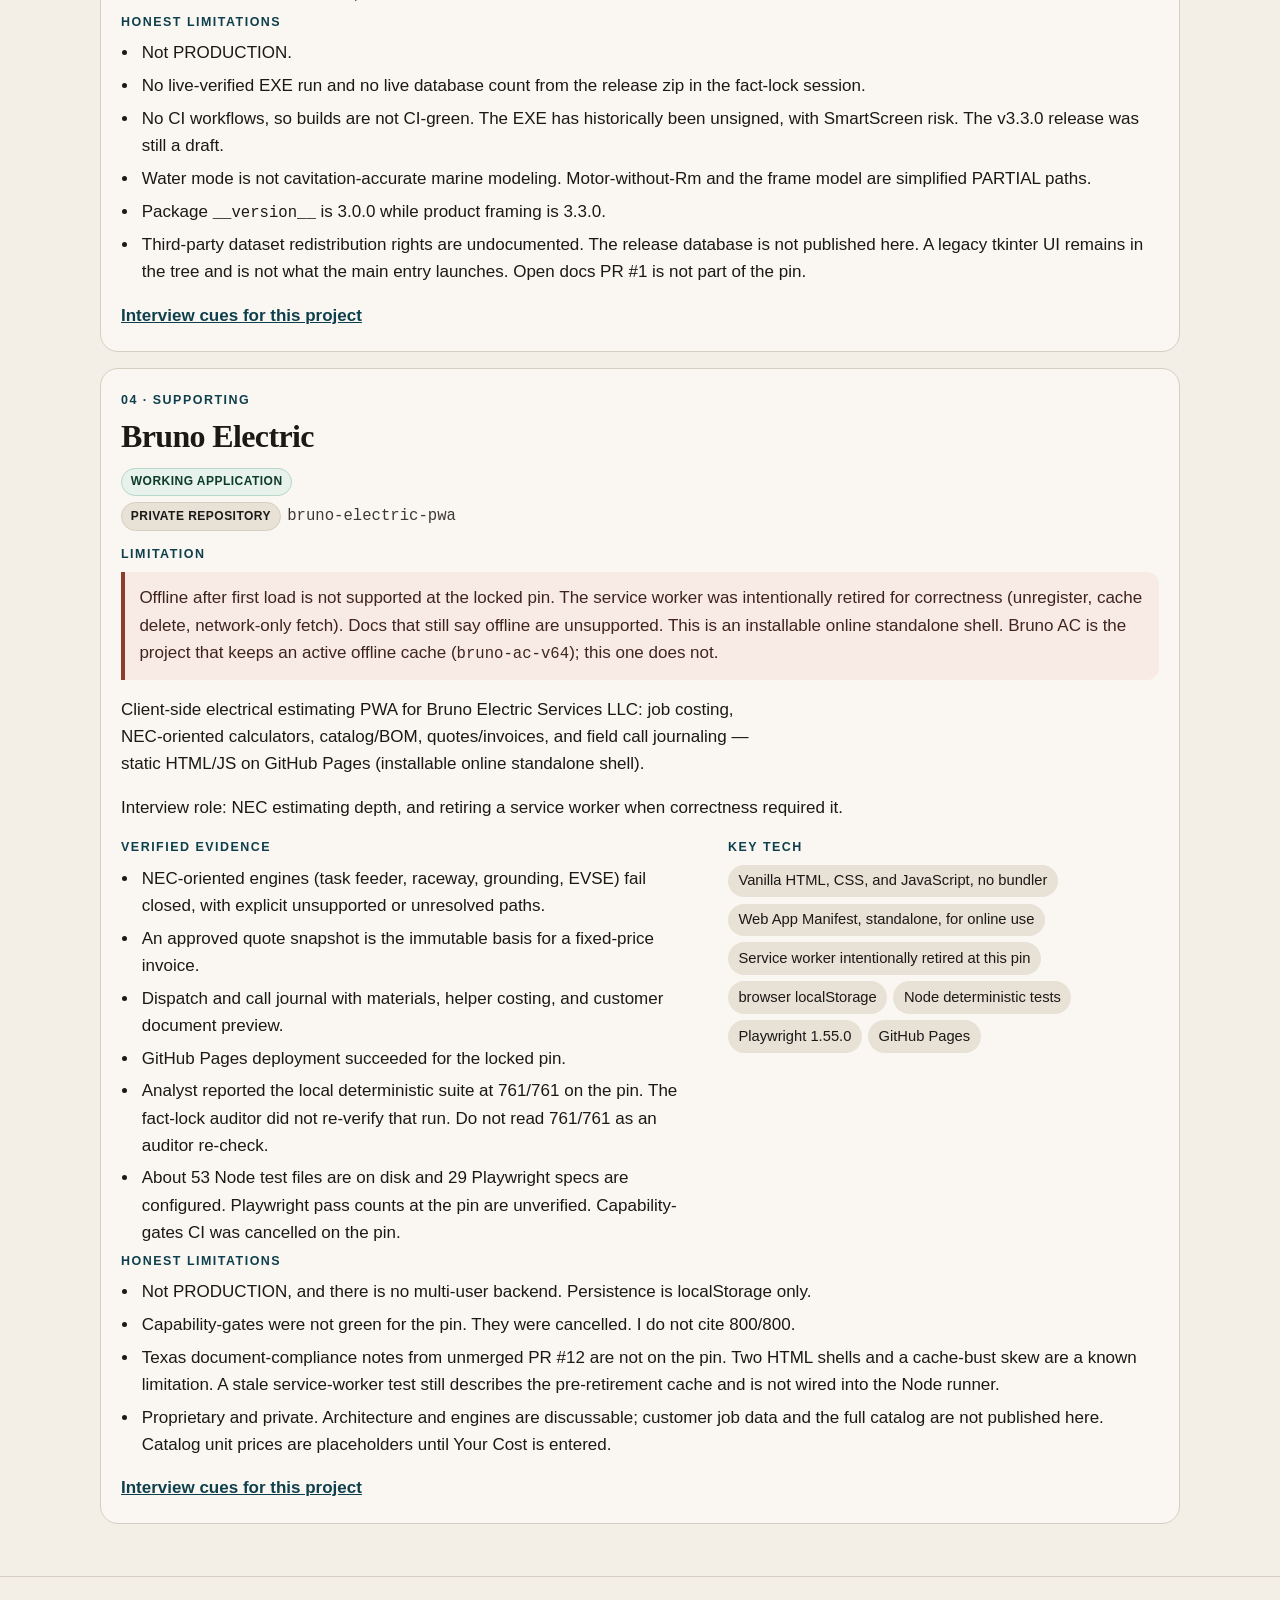
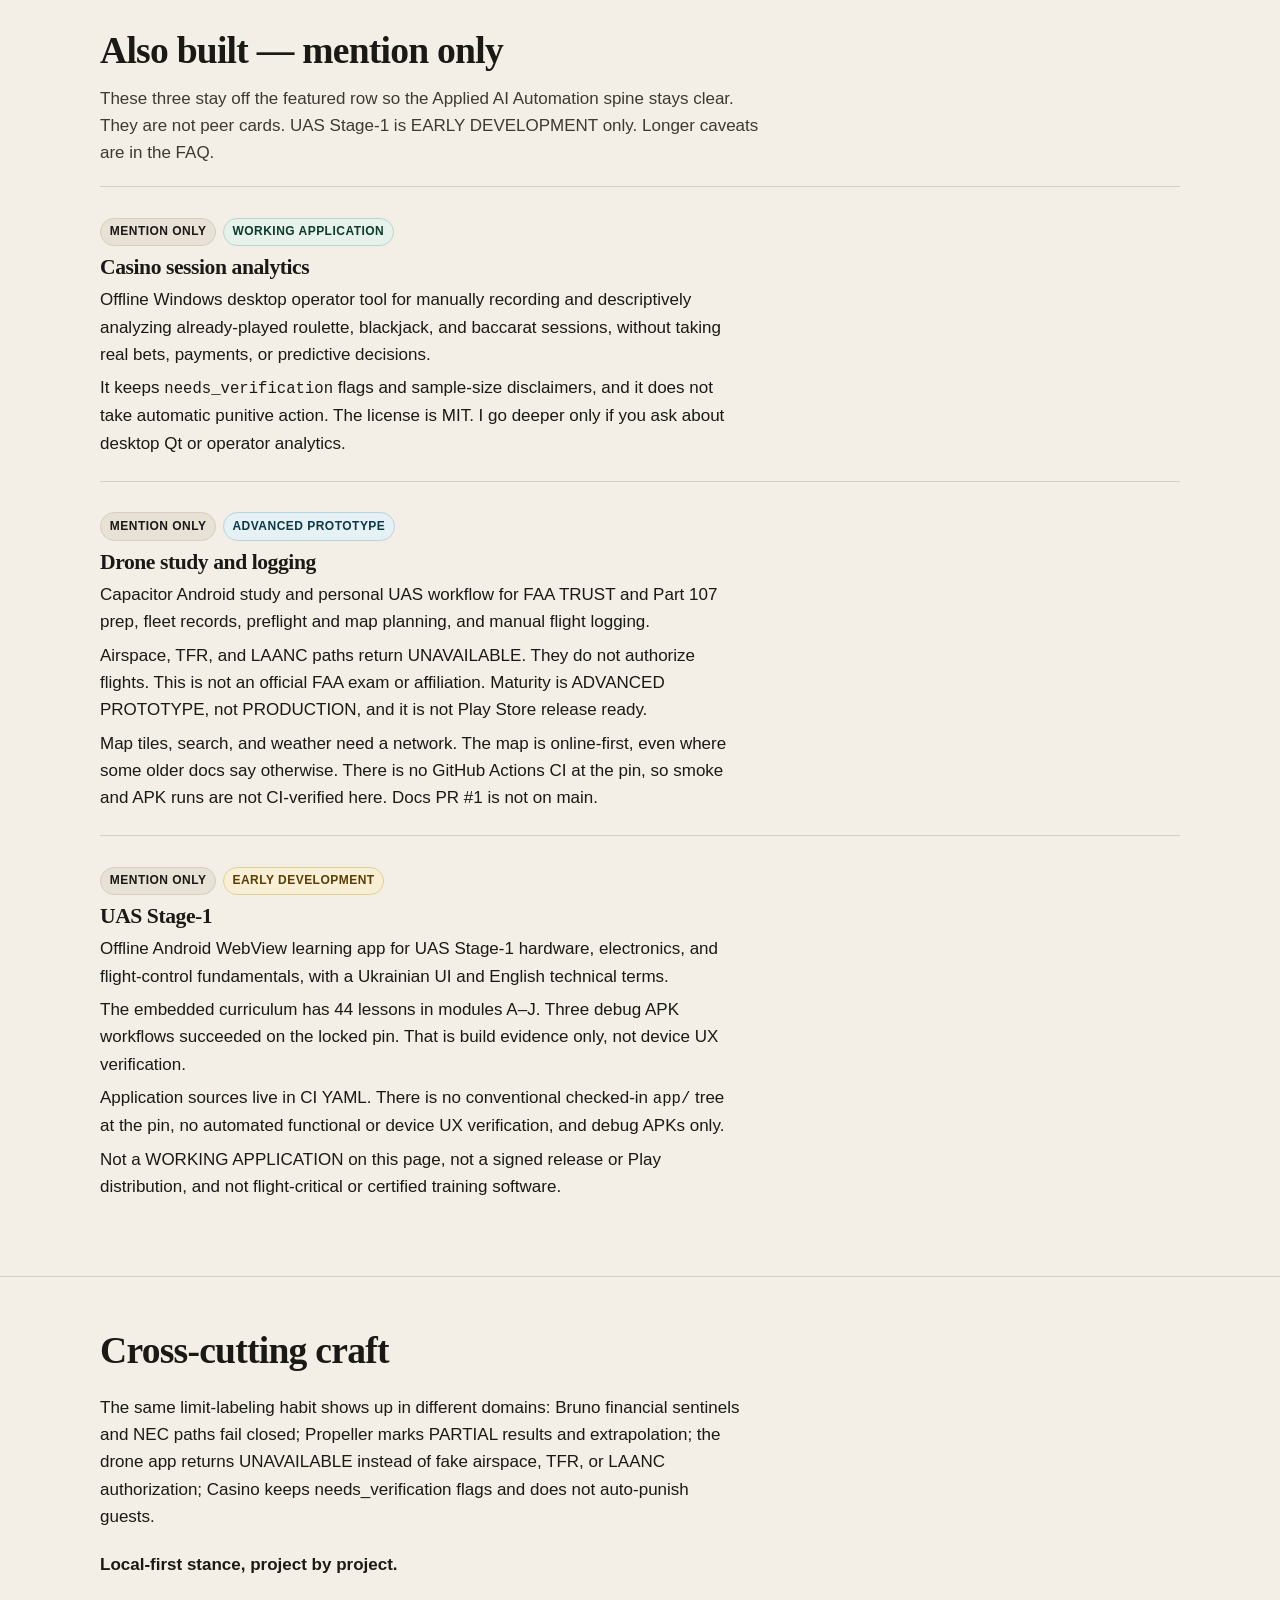
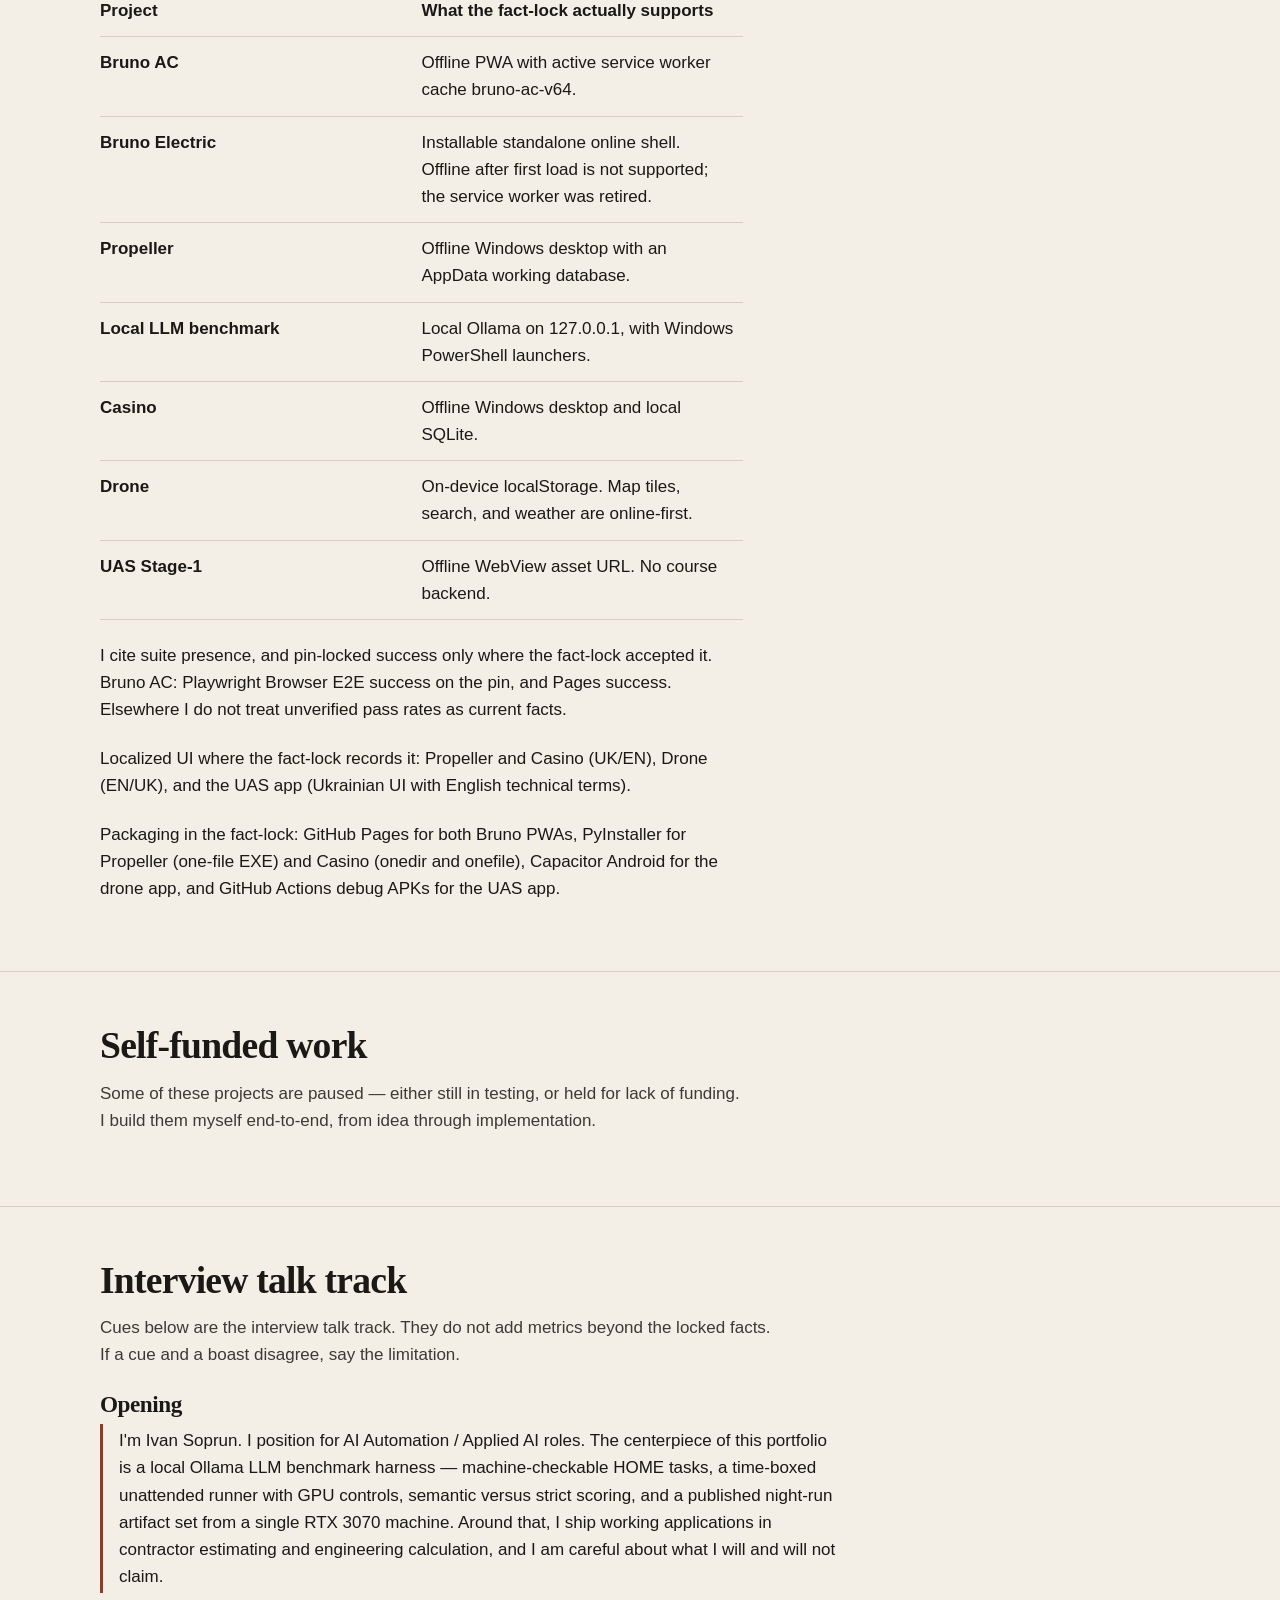
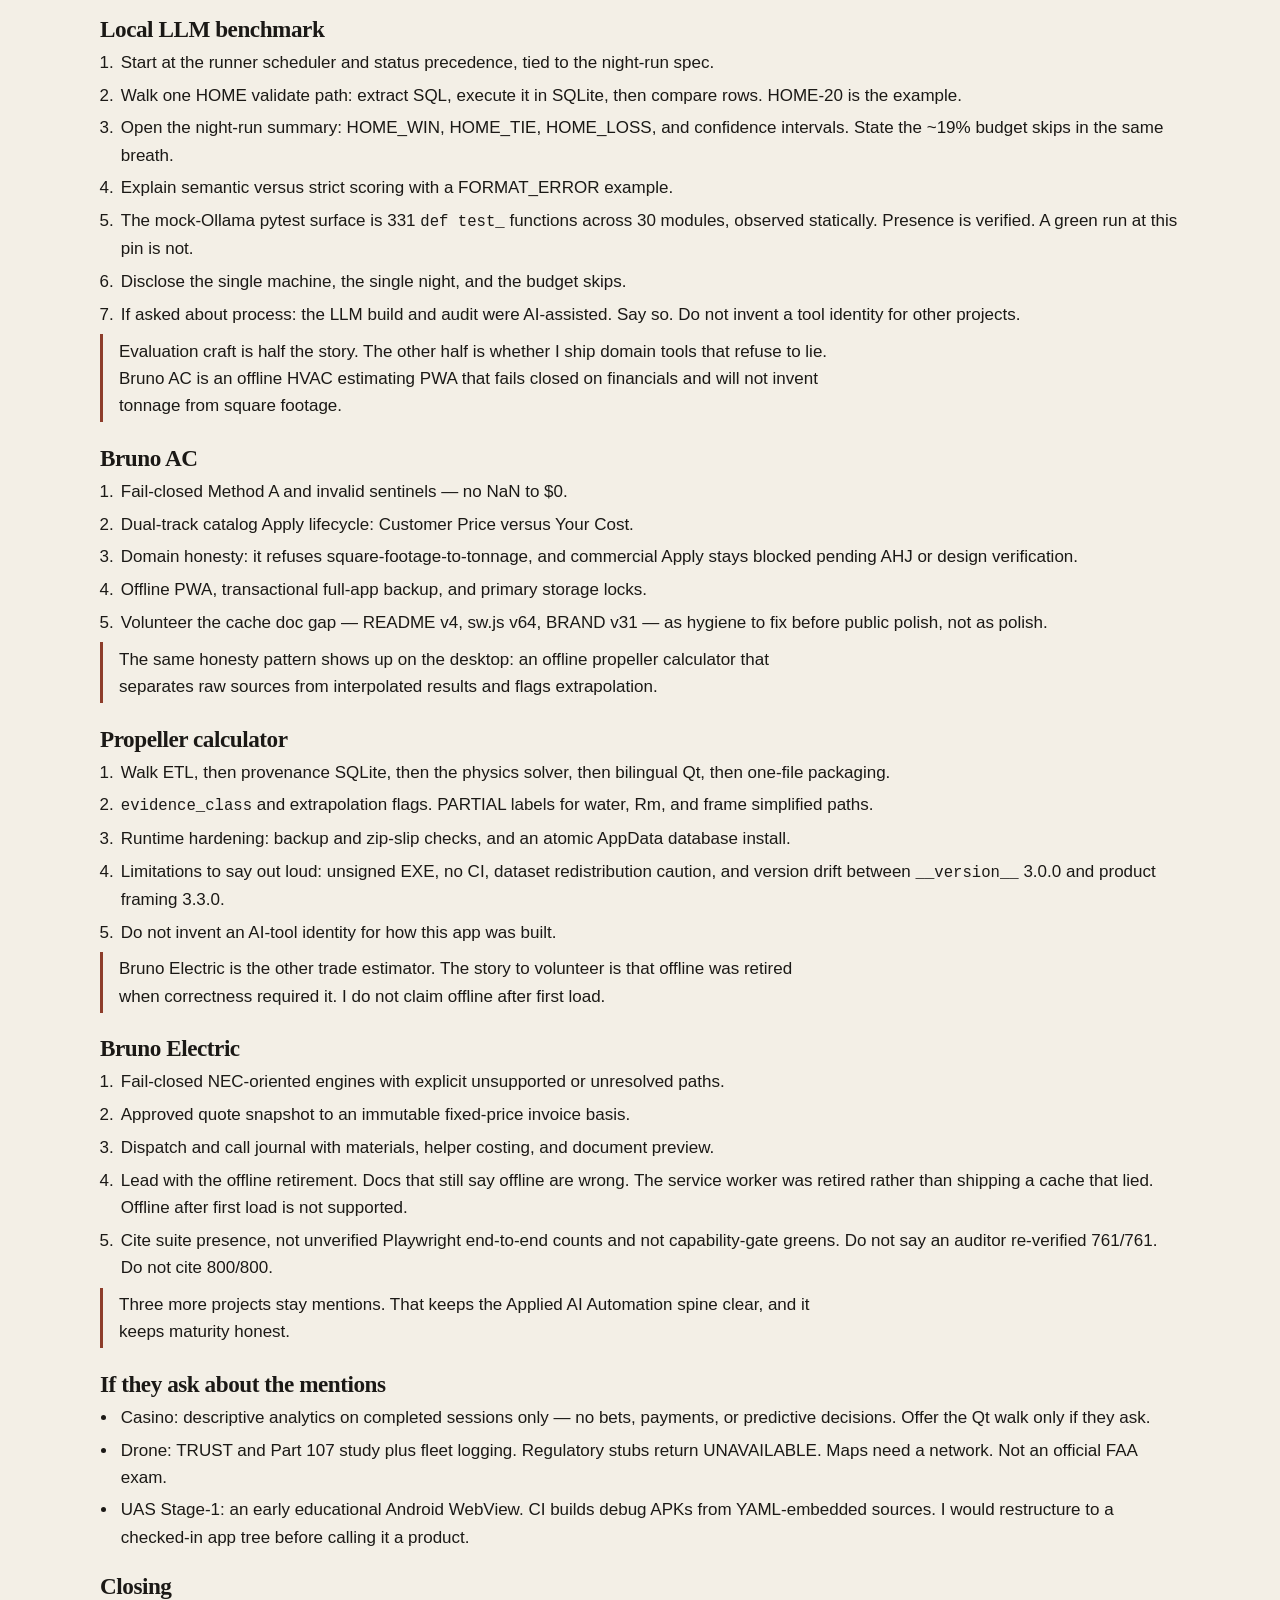
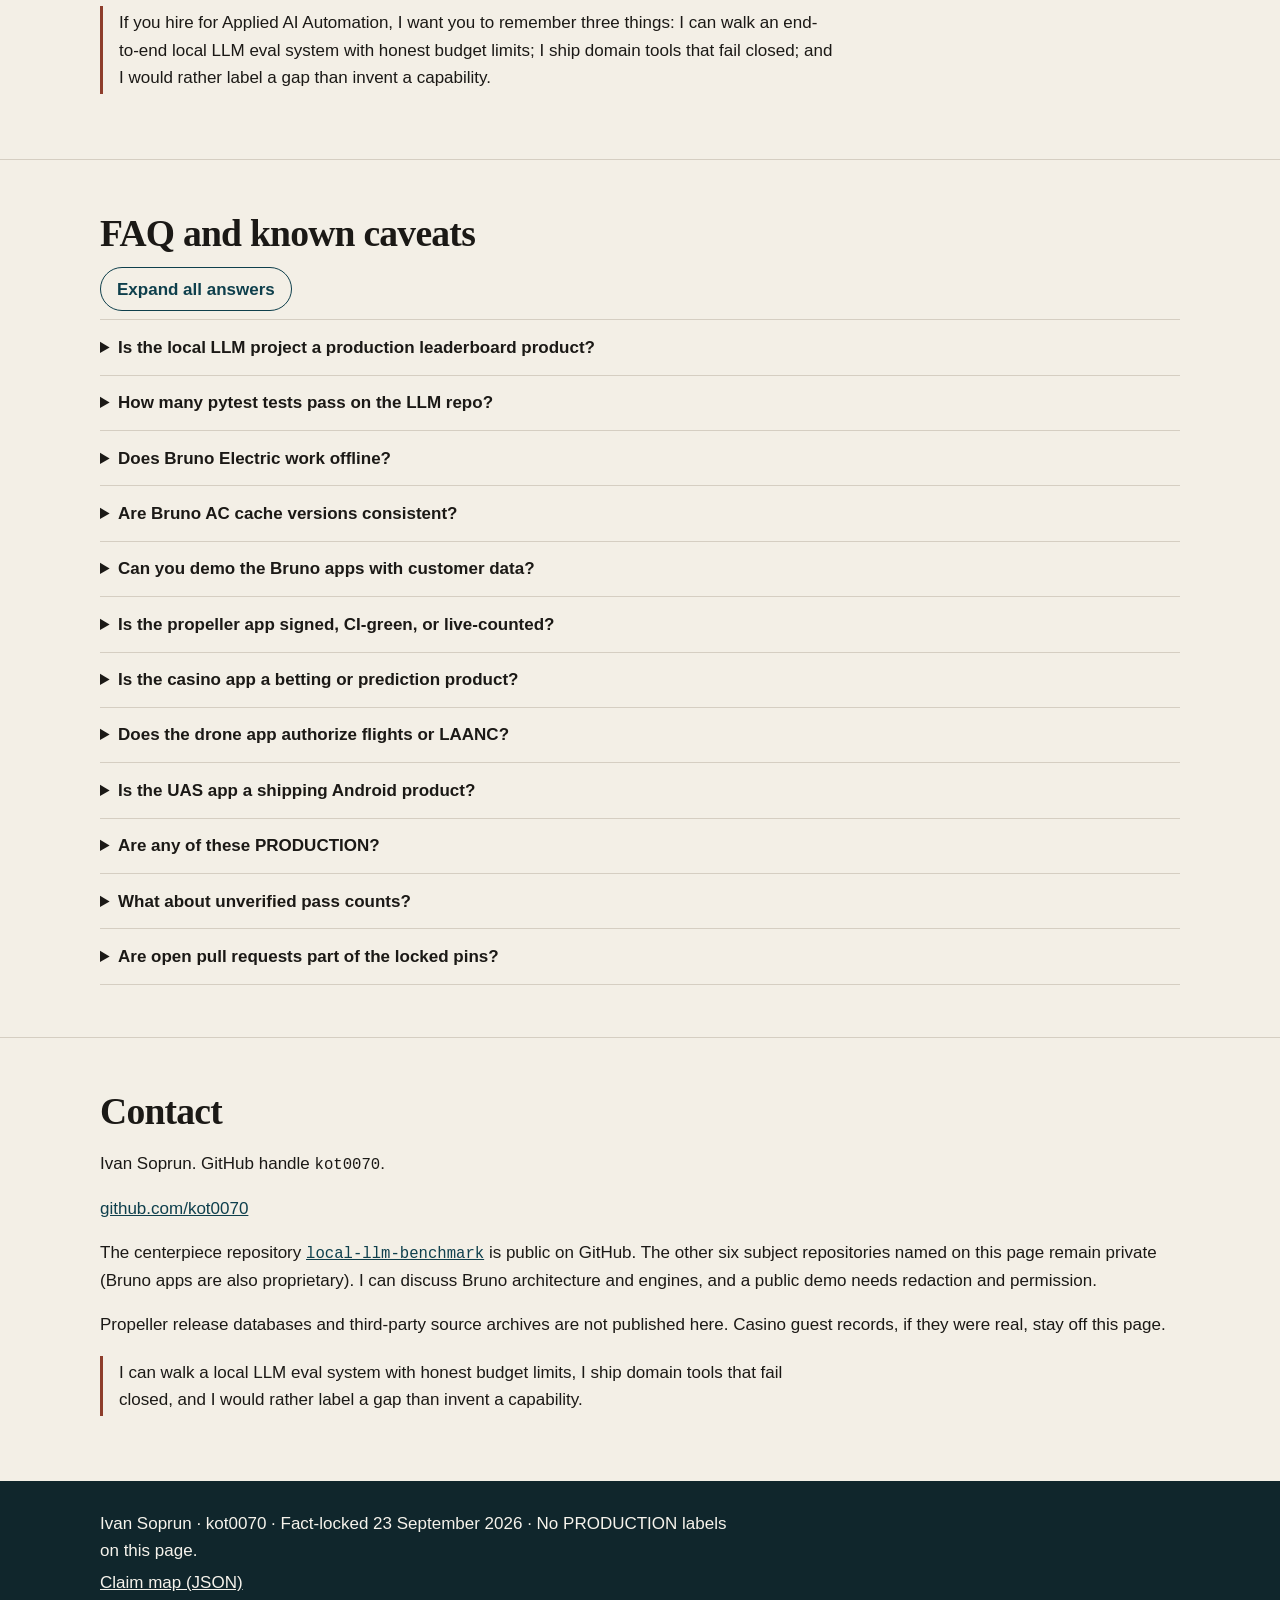
==== commit d3884184: "Make the portfolio English-only with a Ukraine origin note. Remove the Ukrainian hero and self-funde" ====
--- a/index.html
+++ b/index.html
@@ -33,8 +33,8 @@
         <p class="eyebrow">Employment interview portfolio</p>
         <h1 id="hero-title">Ivan Soprun</h1>
         <p class="position" data-claim="hero.position" data-fields="selection" data-sources="PORTFOLIO_SELECTION positioning">AI Automation / Applied AI / software</p>
+        <p class="origin" data-claim="hero.origin" data-fields="selection" data-sources="OWNER_NOTE 2026-09-23 origin" data-note="Owner origin. Country only. Not a city, metric, or project fact.">From Ukraine.</p>
         <p class="lead" data-claim="hero.lead" data-project="local-llm-benchmark bruno-ac-pwa propeller-calculator bruno-electric-pwa" data-fields="verified_purpose verified_implemented_functions maturity_label" data-sources="PORTFOLIO_NARRATIVE §1 | CROSS_PROJECT_SYNTHESIS §1" data-note="Stage 4 hero line. PARTIAL, UNAVAILABLE, and fail-closed are behaviors locked in the supporting fact files.">I build Applied AI evaluation harnesses and domain-accurate software tools — local LLM benchmarking, trade estimating PWAs, and engineering desktop apps — with a habit of labeling PARTIAL, UNAVAILABLE, and fail-closed behavior instead of overselling.</p>
-        <p class="ua" lang="uk" data-claim="hero.ua" data-project="local-llm-benchmark bruno-ac-pwa propeller-calculator bruno-electric-pwa" data-fields="verified_purpose" data-note="Ukrainian gloss of the hero line. Not an additional metric.">Прикладний ШІ та предметні інструменти — з явними межами, без перебільшення.</p>
         <ul class="hero-points">
           <li data-claim="hero.point.eval" data-project="local-llm-benchmark" data-fields="verified_purpose verified_maturity" data-sources="PORTFOLIO_NARRATIVE §1" data-note="Chatbot contrast is Stage 4 framing. The fact-lock describes a benchmark harness.">The centerpiece is evaluation craft: a local Ollama benchmark harness, not a chatbot demo.</li>
           <li data-claim="hero.point.support" data-project="bruno-ac-pwa propeller-calculator bruno-electric-pwa" data-fields="maturity_label verified_implemented_functions" data-sources="PORTFOLIO_NARRATIVE §1">Supporting proof is working trade and engineering software with fail-closed behavior and evidence labels.</li>
@@ -345,8 +345,7 @@
     <section id="funding" aria-labelledby="funding-title">
       <div class="wrap">
         <h2 id="funding-title">Self-funded work</h2>
-        <p class="section-lead" data-claim="funding.lead" data-project="local-llm-benchmark bruno-ac-pwa propeller-calculator bruno-electric-pwa casino-game-analytics drone-pilot-usa uas-stage1-app" data-fields="selection" data-sources="OWNER_NOTE 2026-09-23 self-funded framing" data-note="Owner short framing 2026-09-23. Not a metric, invoice, or vendor claim.">These projects are largely self-funded. Some next steps — paid integrations, third-party APIs, cloud or infrastructure, or broader multi-machine evaluation — are intentionally deferred until budget allows. Maturity labels on this page still reflect only what is verified at the pinned commits, not the full roadmap.</p>
-        <p class="ua" lang="uk" data-claim="funding.ua" data-project="local-llm-benchmark bruno-ac-pwa propeller-calculator bruno-electric-pwa casino-game-analytics drone-pilot-usa uas-stage1-app" data-fields="selection" data-sources="OWNER_NOTE 2026-09-23 self-funded framing" data-note="Ukrainian gloss of the short self-funded line. Not an additional metric.">Здебільшого самофінансування: платні наступні кроки відкладені, доки буде бюджет, а мітки зрілості лишаються про зафіксовані коміти.</p>
+        <p class="section-lead" data-claim="funding.lead" data-project="local-llm-benchmark bruno-ac-pwa propeller-calculator bruno-electric-pwa casino-game-analytics drone-pilot-usa uas-stage1-app" data-fields="selection" data-sources="OWNER_NOTE 2026-09-23 self-funded framing" data-note="Owner voice 2026-09-23. Not a metric, invoice, or vendor claim.">Some of these projects are paused — either still in testing, or held for lack of funding. I build them myself end-to-end, from idea through implementation.</p>
       </div>
     </section>
 
--- a/styles.css
+++ b/styles.css
@@ -189,18 +189,17 @@
   font-size: 1.05rem;
 }
 
+.hero .origin {
+  margin: 0.35rem 0 0;
+  color: var(--hero-muted);
+  font-size: 0.95rem;
+}
+
 .lead {
   max-width: 42rem;
   margin: 1.25rem 0 0;
   font-size: clamp(1.2rem, 2vw, 1.45rem);
   line-height: 1.45;
-}
-
-.ua {
-  margin: 1rem 0 0;
-  color: var(--hero-muted);
-  font-family: var(--serif);
-  font-size: 1.15rem;
 }
 
 .hero-points {
@@ -396,12 +395,6 @@
   border-color: var(--teal);
 }
 
-#funding .ua {
-  color: var(--ink-soft);
-  font-size: 1.05rem;
-  margin: 0 0 1rem;
-}
-
 #funding p:last-child {
   max-width: 68ch;
 }
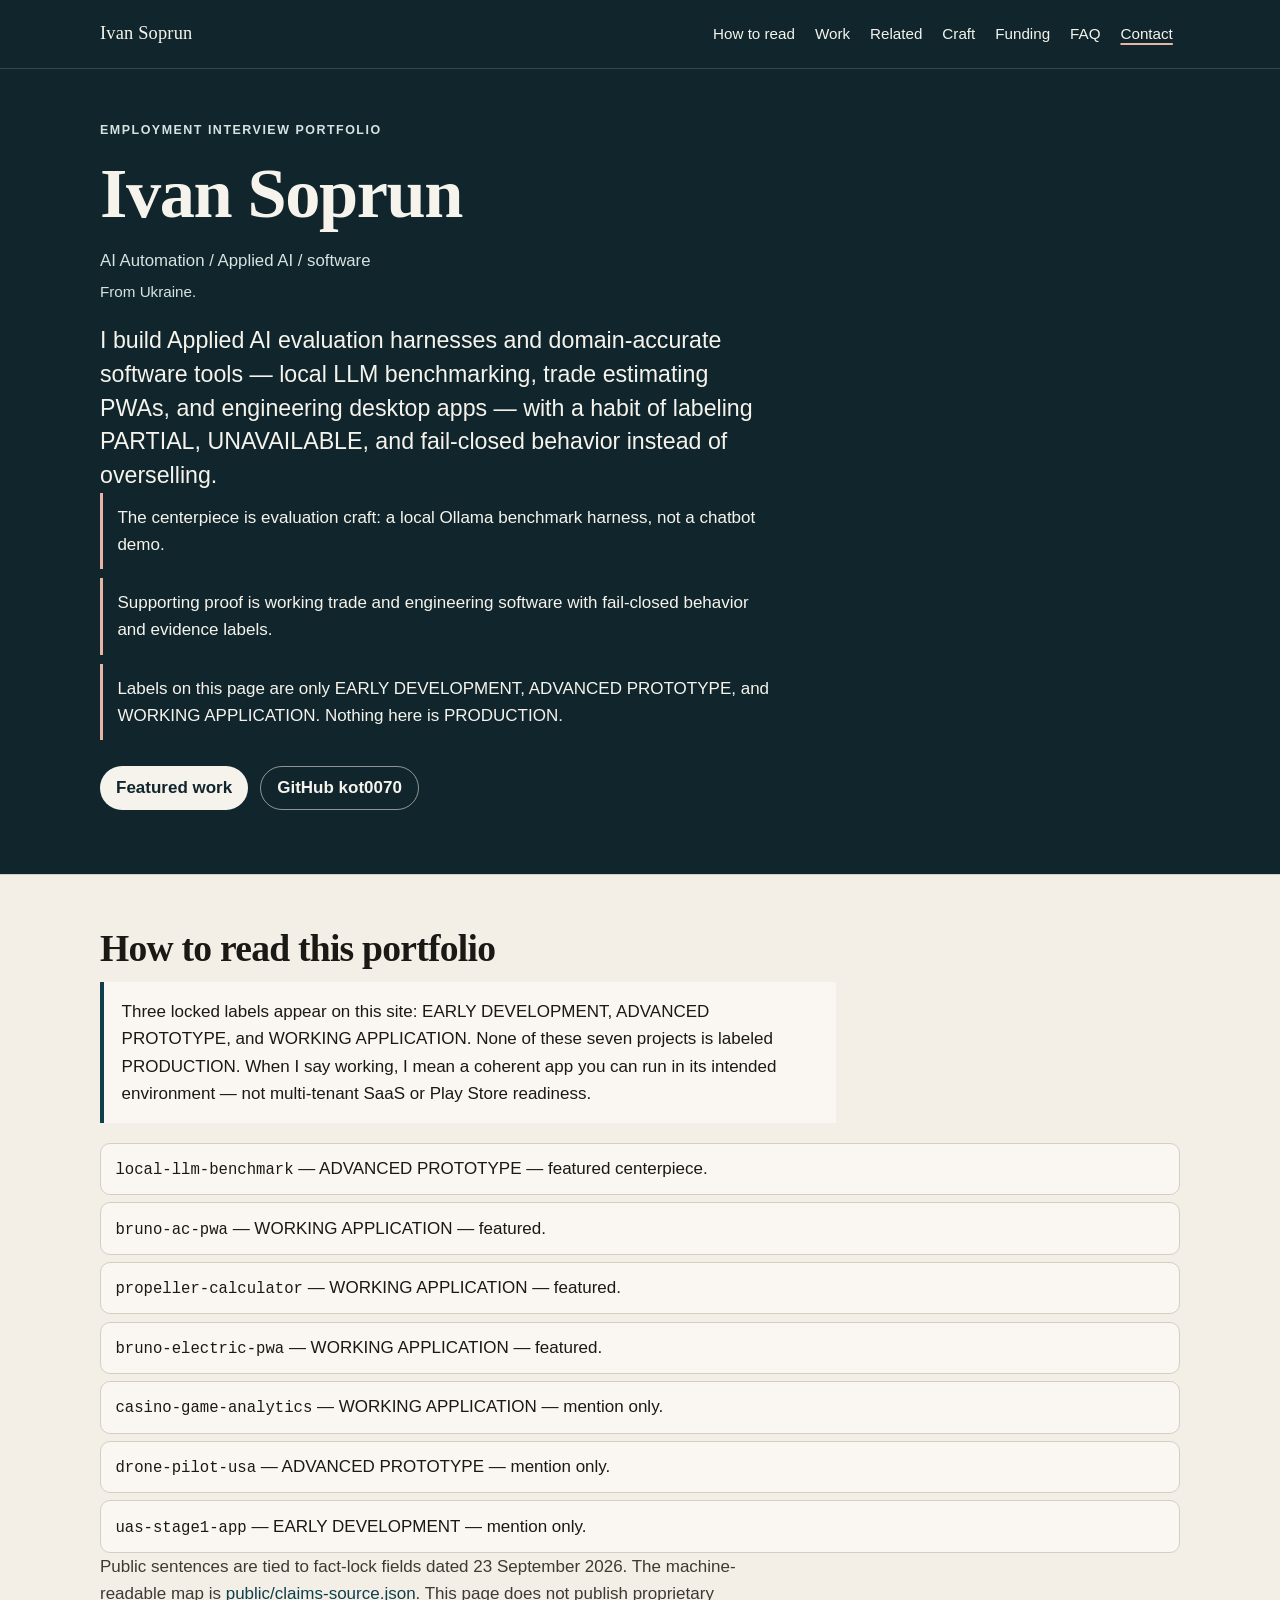
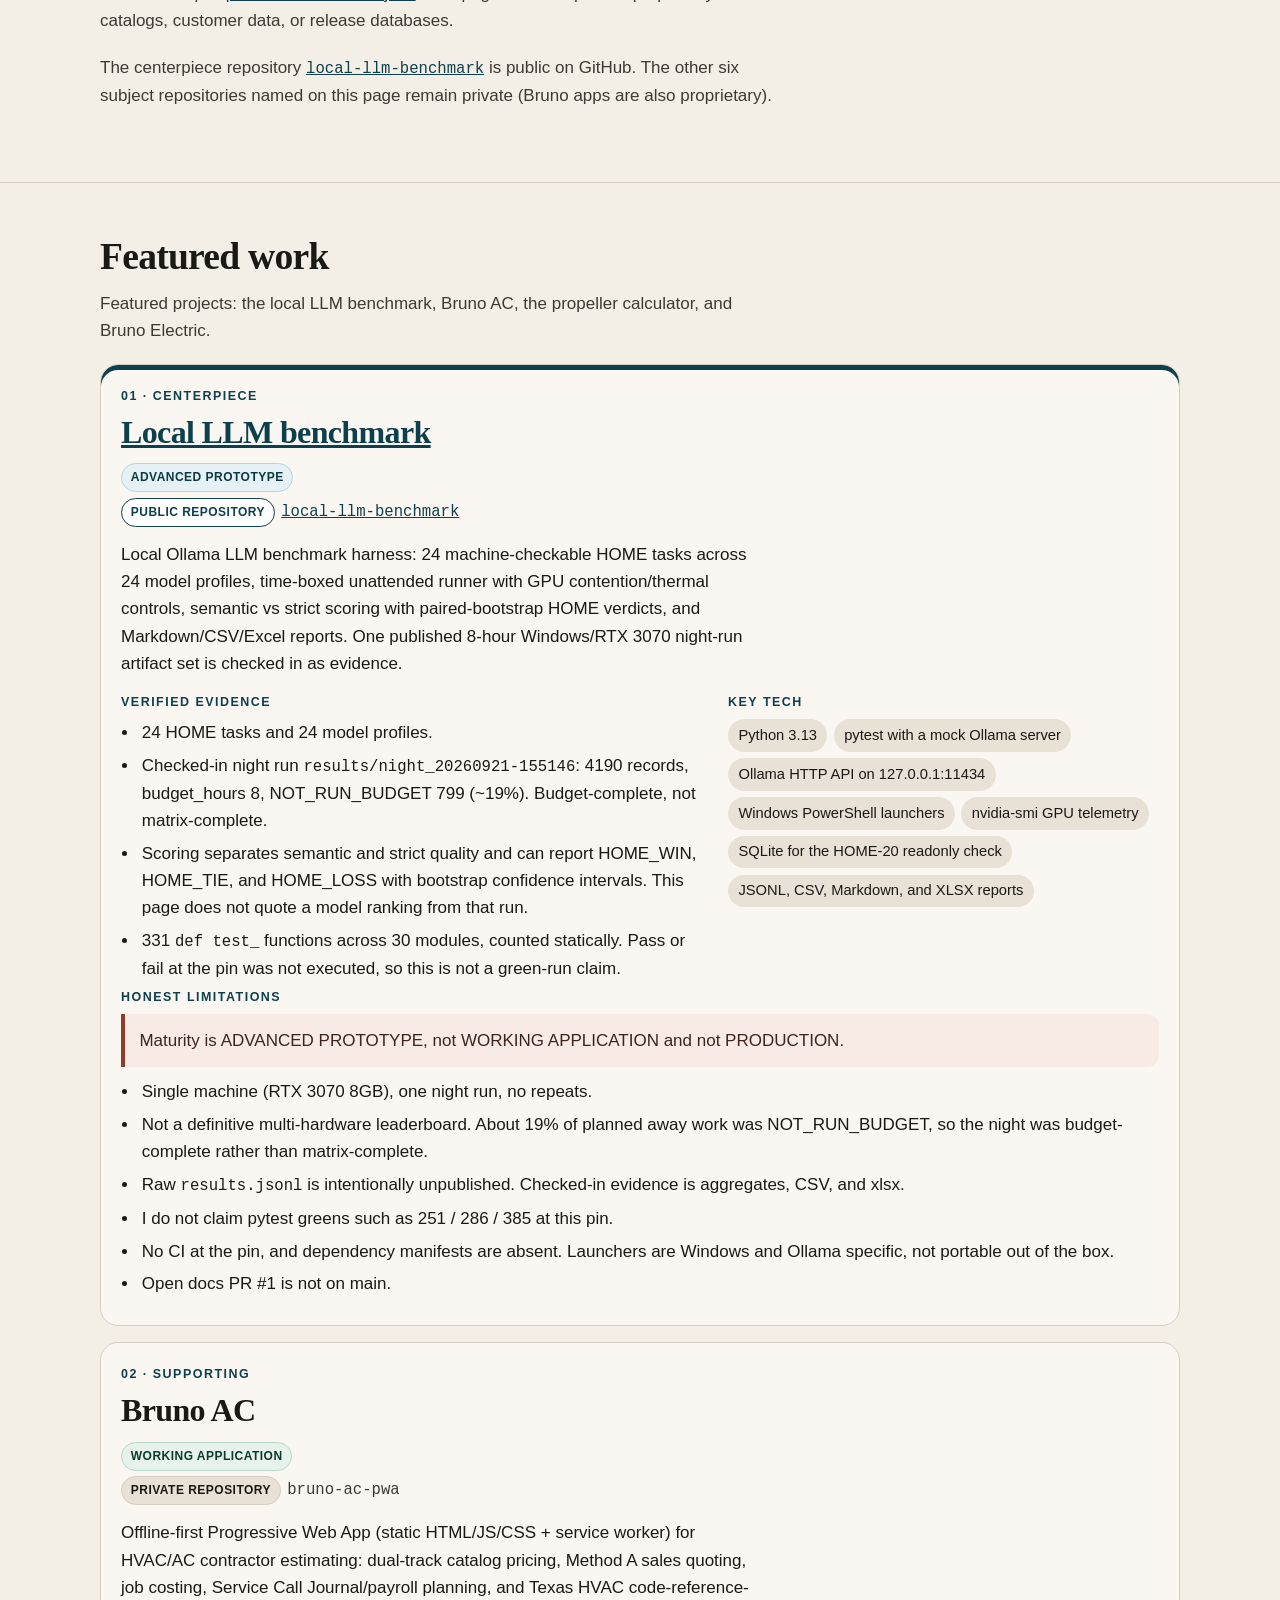
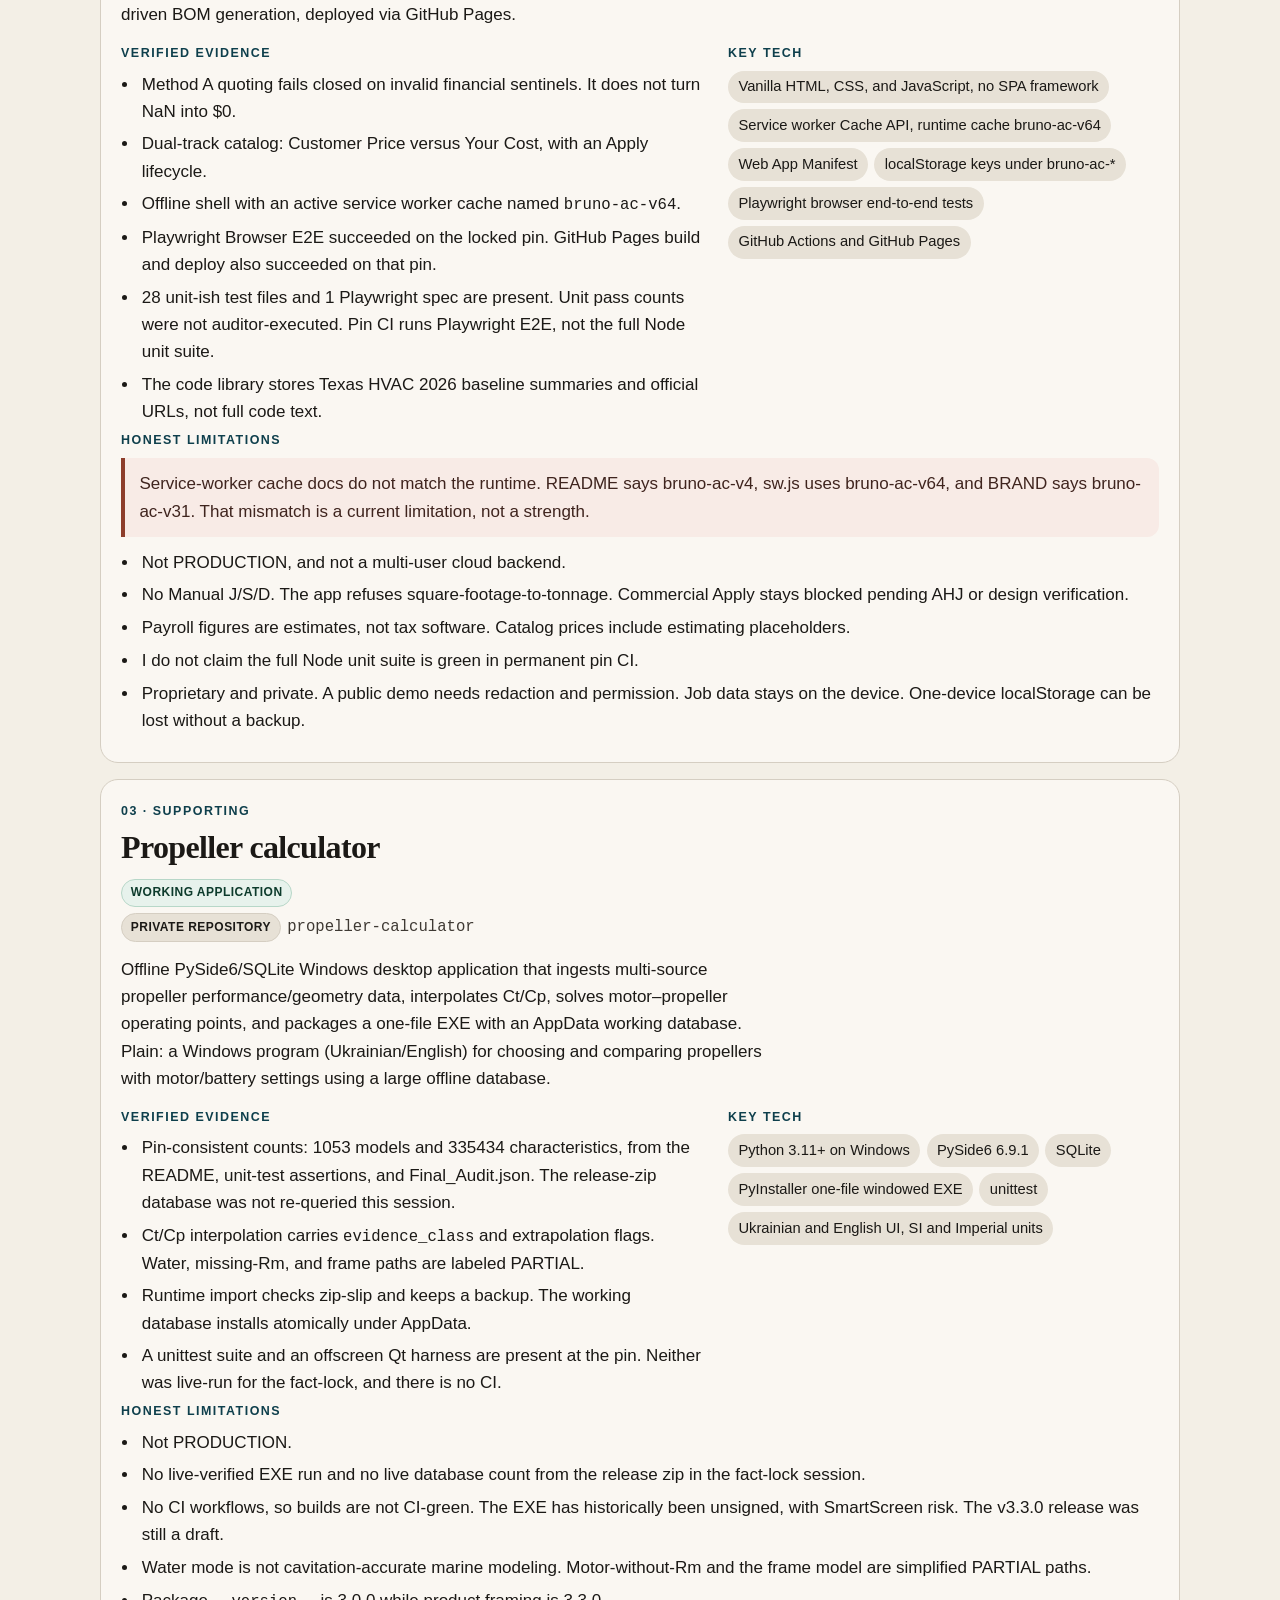
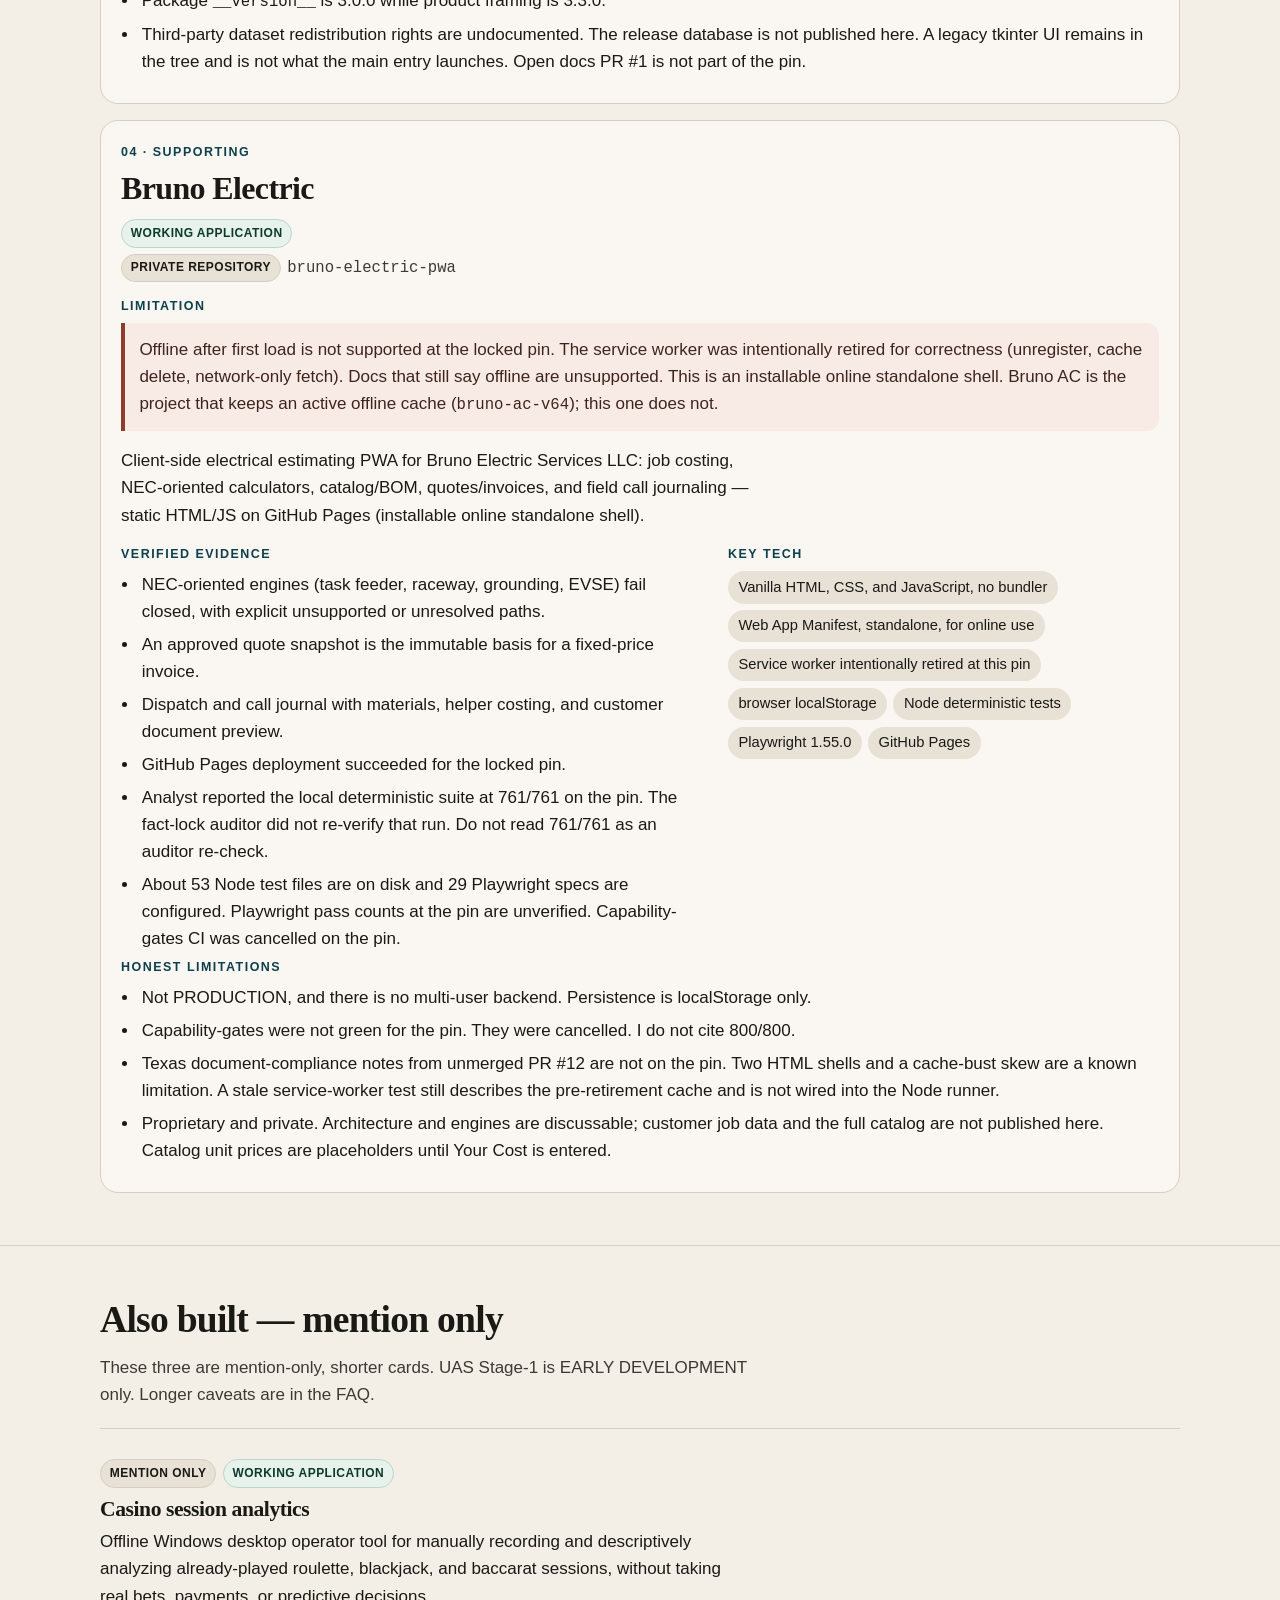
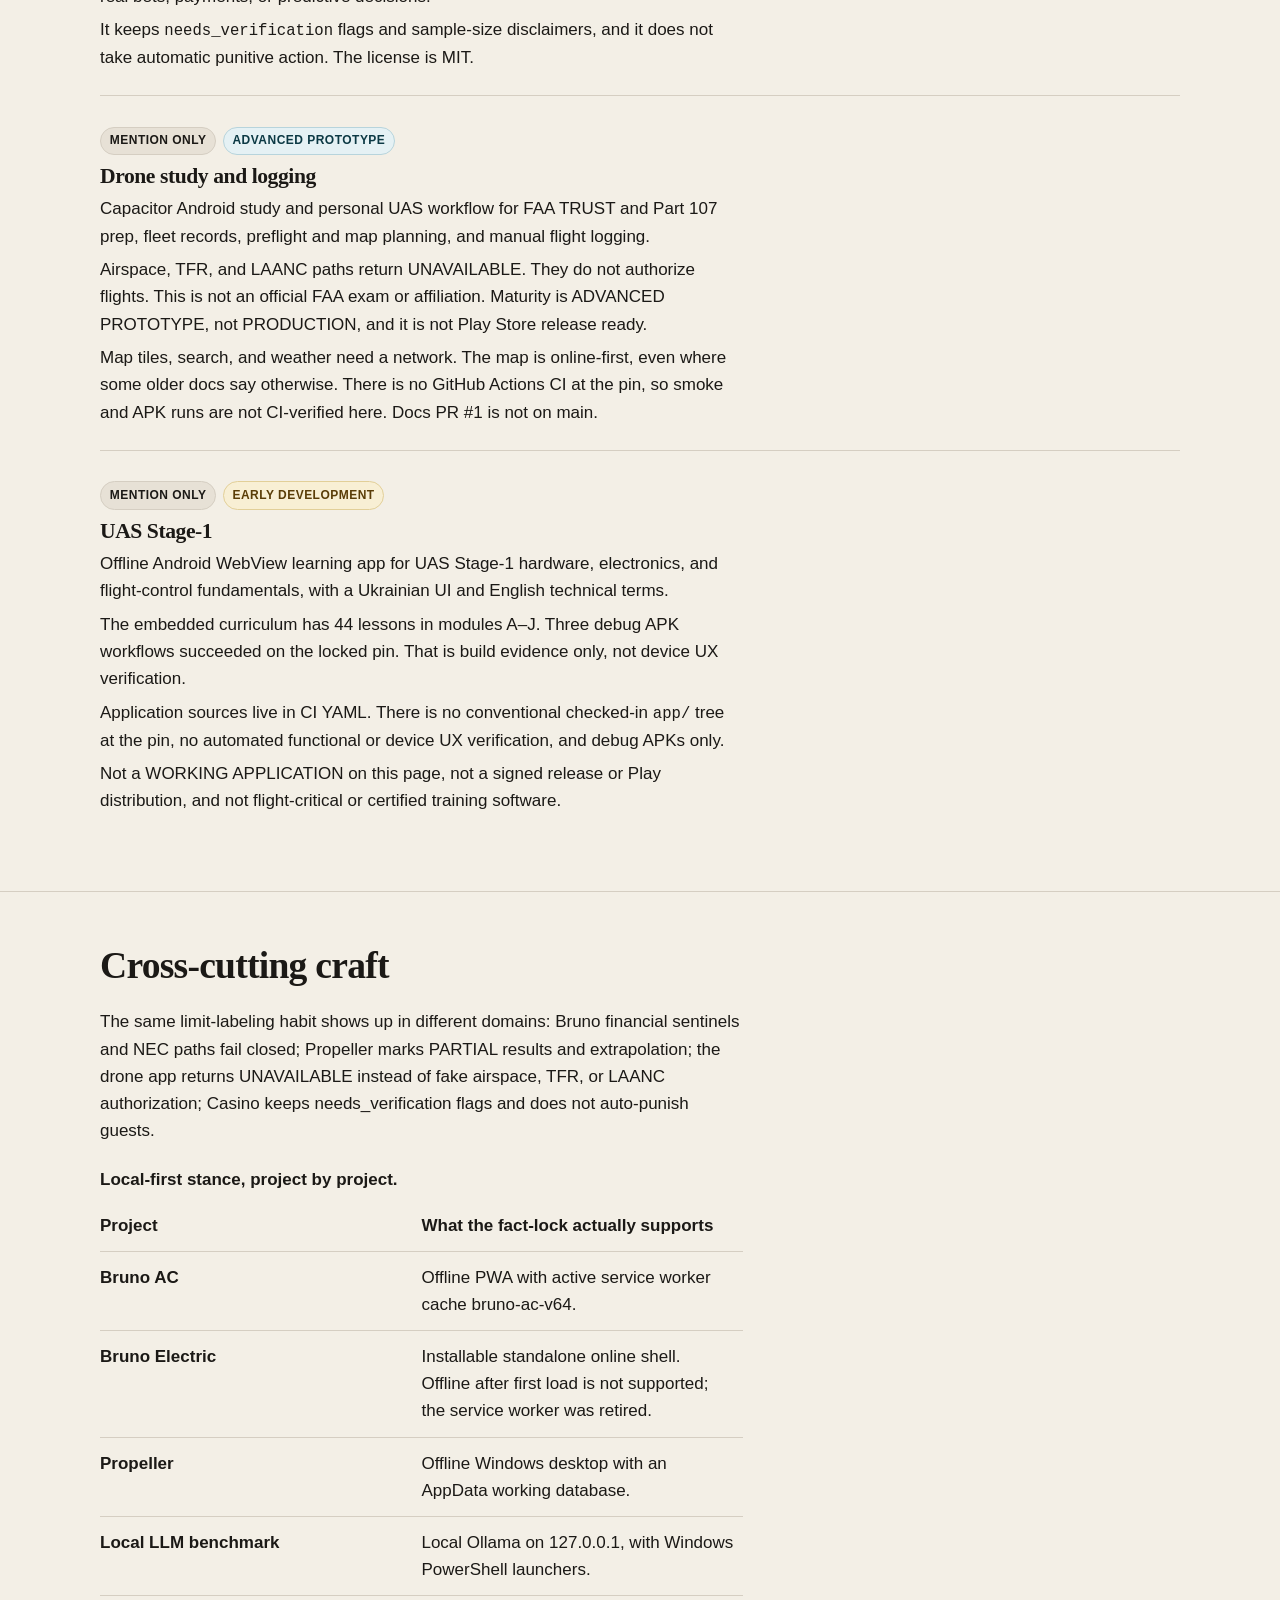
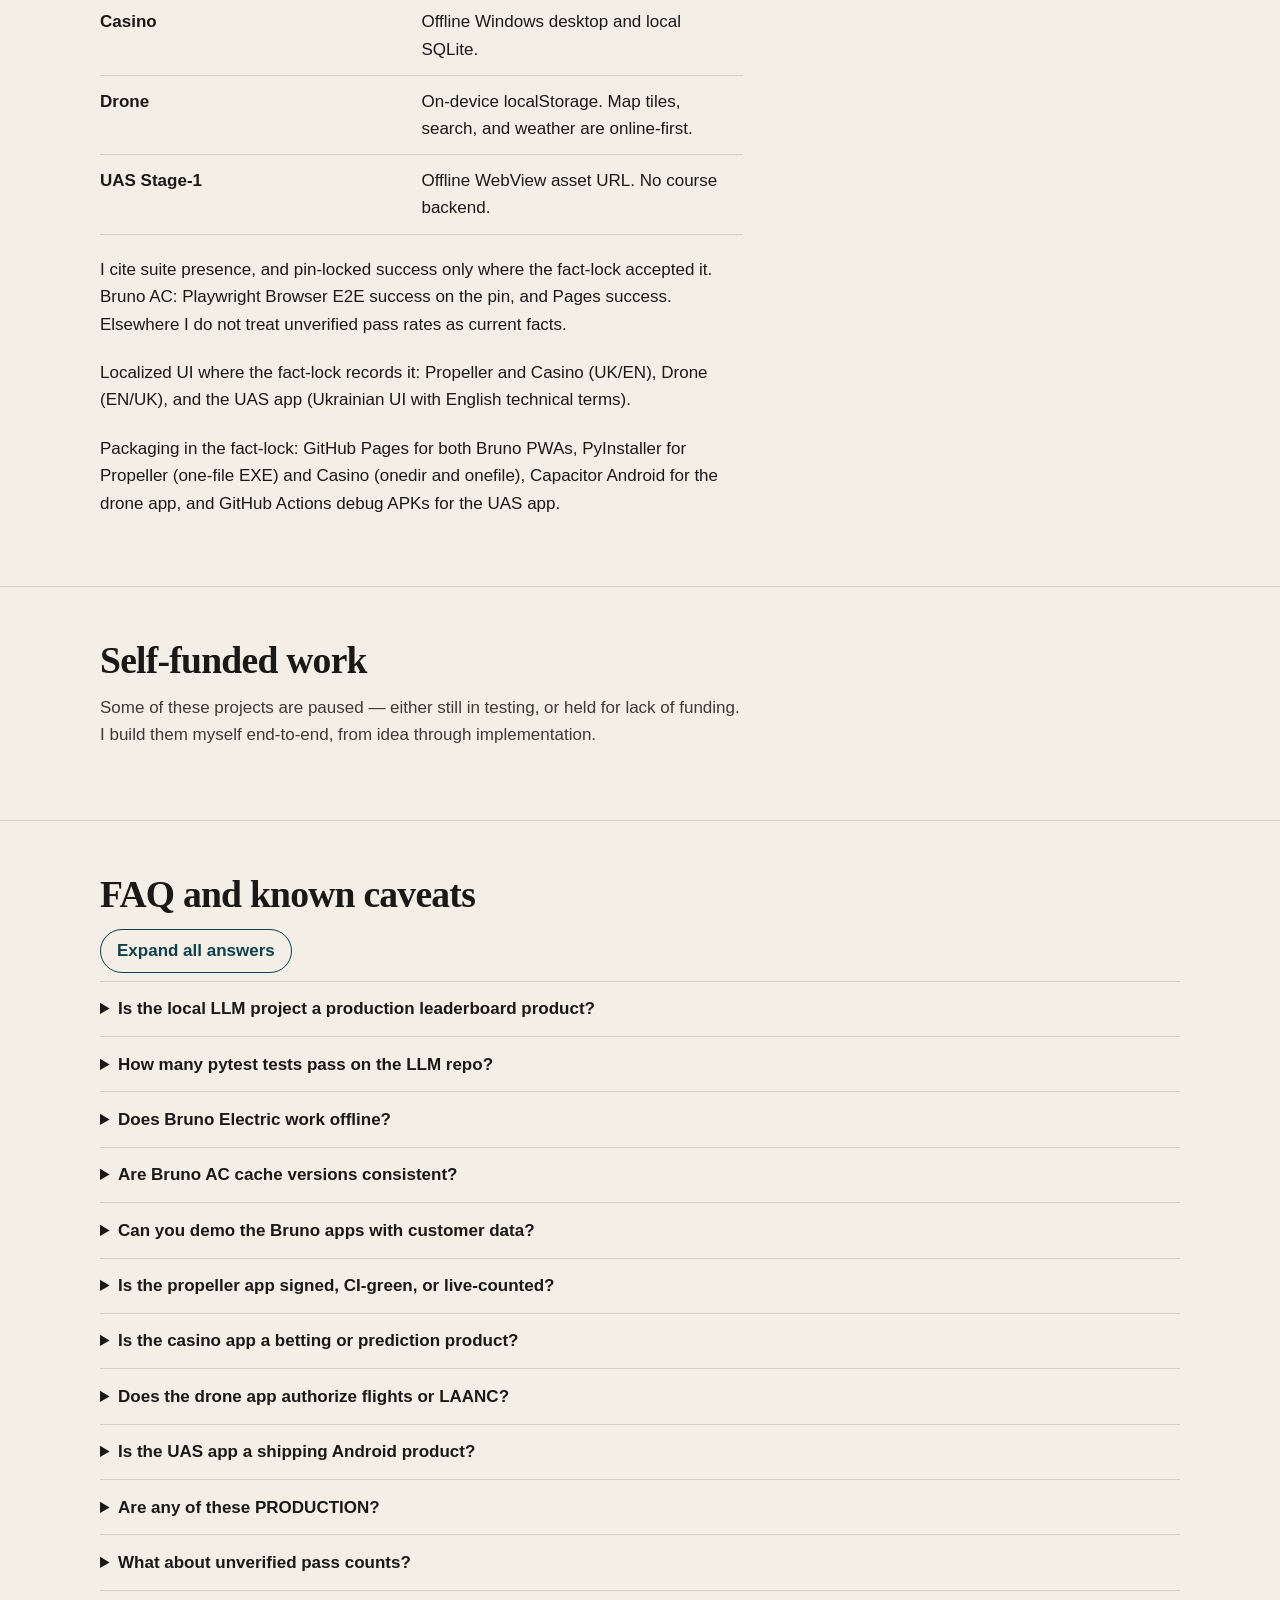
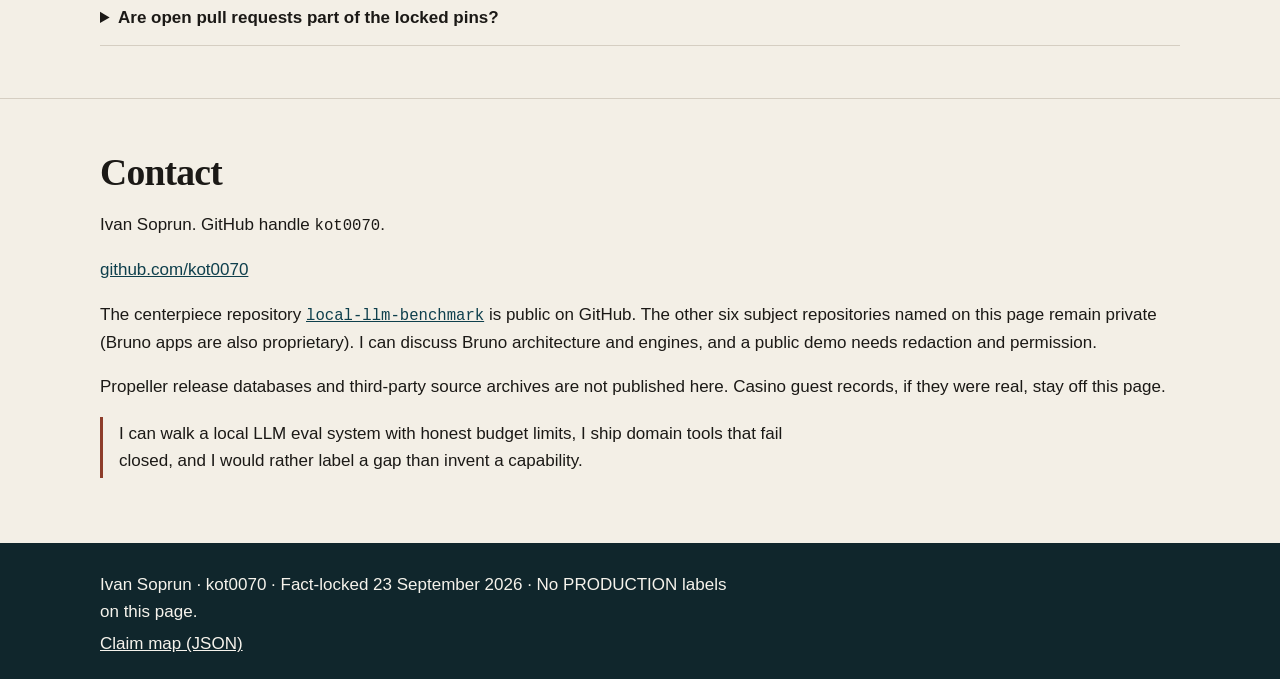
==== commit c742cc3e: "Remove interview talk track and strategy copy. Drop the talk-track section, interview-role lines, an" ====
--- a/index.html
+++ b/index.html
@@ -20,7 +20,6 @@
         <a href="#related">Related</a>
         <a href="#craft">Craft</a>
         <a href="#funding">Funding</a>
-        <a href="#talk">Talk track</a>
         <a href="#faq">FAQ</a>
         <a href="#contact">Contact</a>
       </nav>
@@ -68,7 +67,7 @@
     <section id="work" aria-labelledby="work-title">
       <div class="wrap">
         <h2 id="work-title">Featured work</h2>
-        <p class="section-lead" data-claim="work.order" data-fields="selection" data-sources="PORTFOLIO_SELECTION featured order | PORTFOLIO_NARRATIVE talk order">Scroll order is the interview order: the local LLM benchmark, then Bruno AC, then the propeller calculator, then Bruno Electric.</p>
+        <p class="section-lead" data-claim="work.order" data-fields="selection" data-sources="PORTFOLIO_SELECTION featured order">Featured projects: the local LLM benchmark, Bruno AC, the propeller calculator, and Bruno Electric.</p>
 
         <article class="project project-center" id="local-llm-benchmark" data-project="local-llm-benchmark" data-role="centerpiece" data-maturity="ADVANCED PROTOTYPE">
           <p class="kicker" data-claim="llm.kicker" data-fields="selection" data-sources="PORTFOLIO_SELECTION featured rank 1 selection=featured_centerpiece">01 · Centerpiece</p>
@@ -78,7 +77,6 @@
           </div>
           <p class="repo-line"><span class="badge badge-public" data-claim="llm.public" data-fields="selection" data-sources="OWNER_NOTE 2026-09-23 visibility" data-note="Owner-corrected visibility 2026-09-23: repo is public">Public repository</span> <a class="slug" href="https://github.com/kot0070/local-llm-benchmark">local-llm-benchmark</a></p>
           <p class="purpose" data-claim="llm.purpose" data-fields="verified_purpose">Local Ollama LLM benchmark harness: 24 machine-checkable HOME tasks across 24 model profiles, time-boxed unattended runner with GPU contention/thermal controls, semantic vs strict scoring with paired-bootstrap HOME verdicts, and Markdown/CSV/Excel reports. One published 8-hour Windows/RTX 3070 night-run artifact set is checked in as evidence.</p>
-          <p data-claim="llm.role" data-fields="selection" data-sources="PORTFOLIO_SELECTION interview_role | PORTFOLIO_NARRATIVE §3">Interview role: open Applied AI Automation here — fixtures, tasks, runner, scoring, reports, and one published night run.</p>
           <div class="split">
             <div>
               <h4>Verified evidence</h4>
@@ -110,9 +108,8 @@
             <li data-claim="llm.limit.raw" data-polarity="limitation" data-fields="do_not_claim verified_limitations verified_public_safe_facts" data-denies="Raw results.jsonl published for independent recomputation">Raw <span class="slug">results.jsonl</span> is intentionally unpublished. Checked-in evidence is aggregates, CSV, and xlsx.</li>
             <li data-claim="llm.limit.pytest" data-polarity="limitation" data-fields="do_not_claim verified_testing_evidence" data-denies="251 / 286 / 385 pytest tests verified green at HEAD">I do not claim pytest greens such as 251 / 286 / 385 at this pin.</li>
             <li data-claim="llm.limit.ci" data-polarity="limitation" data-fields="verified_limitations verified_testing_evidence">No CI at the pin, and dependency manifests are absent. Launchers are Windows and Ollama specific, not portable out of the box.</li>
-            <li data-claim="llm.limit.scope" data-polarity="limitation" data-fields="verified_limitations do_not_claim" data-denies="PR #1 recruiter README is merged onto main">LM Studio and Specialists paths are deferred. Open docs PR #1 is not on main.</li>
+            <li data-claim="llm.limit.scope" data-polarity="limitation" data-fields="verified_limitations do_not_claim" data-denies="PR #1 recruiter README is merged onto main">Open docs PR #1 is not on main.</li>
           </ul>
-          <p class="more"><a href="#talk-llm">Interview cues for this project</a></p>
         </article>
 
         <article class="project" id="bruno-ac-pwa" data-project="bruno-ac-pwa" data-role="featured" data-maturity="WORKING APPLICATION">
@@ -123,7 +120,6 @@
           </div>
           <p class="repo-line"><span class="badge badge-private" data-claim="ac.private" data-fields="verified_public_safe_facts">Private repository</span> <span class="slug">bruno-ac-pwa</span></p>
           <p class="purpose" data-claim="ac.purpose" data-fields="verified_purpose">Offline-first Progressive Web App (static HTML/JS/CSS + service worker) for HVAC/AC contractor estimating: dual-track catalog pricing, Method A sales quoting, job costing, Service Call Journal/payroll planning, and Texas HVAC code-reference-driven BOM generation, deployed via GitHub Pages.</p>
-          <p data-claim="ac.role" data-fields="selection" data-sources="PORTFOLIO_SELECTION interview_role">Interview role: offline trade estimating, plus fail-closed domain limits.</p>
           <div class="split">
             <div>
               <h4>Verified evidence</h4>
@@ -150,14 +146,13 @@
           </div>
           <h4>Honest limitations</h4>
           <ul class="limits">
-            <li class="callout" data-claim="ac.limit.docgap" data-polarity="limitation" data-fields="verified_limitations do_not_claim recommended_interview_talking_points" data-denies="SW cache version docs already consistent (v4/v64/v31)">Service-worker cache docs do not match the runtime. README says bruno-ac-v4, sw.js uses bruno-ac-v64, and BRAND says bruno-ac-v31. That mismatch is a hygiene gap I would fix before public polish, not a strength.</li>
+            <li class="callout" data-claim="ac.limit.docgap" data-polarity="limitation" data-fields="verified_limitations do_not_claim recommended_interview_talking_points" data-denies="SW cache version docs already consistent (v4/v64/v31)">Service-worker cache docs do not match the runtime. README says bruno-ac-v4, sw.js uses bruno-ac-v64, and BRAND says bruno-ac-v31. That mismatch is a current limitation, not a strength.</li>
             <li data-claim="ac.limit.maturity" data-polarity="limitation" data-fields="do_not_claim verified_maturity" data-denies="PRODUCTION / multi-user cloud backend">Not PRODUCTION, and not a multi-user cloud backend.</li>
             <li data-claim="ac.limit.manualj" data-polarity="limitation" data-fields="do_not_claim verified_limitations" data-denies="Manual J/S/D or code-compliant tonnage-from-sqft">No Manual J/S/D. The app refuses square-footage-to-tonnage. Commercial Apply stays blocked pending AHJ or design verification.</li>
             <li data-claim="ac.limit.payroll" data-polarity="limitation" data-fields="do_not_claim verified_limitations" data-denies="Payroll figures are tax-compliant withholding software">Payroll figures are estimates, not tax software. Catalog prices include estimating placeholders.</li>
             <li data-claim="ac.limit.ci" data-polarity="limitation" data-fields="do_not_claim verified_limitations" data-denies="Full node unit suite green in permanent pin CI">I do not claim the full Node unit suite is green in permanent pin CI.</li>
             <li data-claim="ac.limit.private" data-polarity="limitation" data-fields="verified_public_safe_facts verified_limitations">Proprietary and private. A public demo needs redaction and permission. Job data stays on the device. One-device localStorage can be lost without a backup.</li>
           </ul>
-          <p class="more"><a href="#talk-ac">Interview cues for this project</a></p>
         </article>
 
         <article class="project" id="propeller-calculator" data-project="propeller-calculator" data-role="featured" data-maturity="WORKING APPLICATION">
@@ -168,7 +163,6 @@
           </div>
           <p class="repo-line"><span class="badge badge-private" data-claim="prop.private" data-fields="verified_public_safe_facts">Private repository</span> <span class="slug">propeller-calculator</span></p>
           <p class="purpose" data-claim="prop.purpose" data-fields="verified_purpose">Offline PySide6/SQLite Windows desktop application that ingests multi-source propeller performance/geometry data, interpolates Ct/Cp, solves motor–propeller operating points, and packages a one-file EXE with an AppData working database. Plain: a Windows program (Ukrainian/English) for choosing and comparing propellers with motor/battery settings using a large offline database.</p>
-          <p data-claim="prop.role" data-fields="selection" data-sources="PORTFOLIO_SELECTION interview_role">Interview role: desktop engineering product, and evidence-class honesty that transfers to AI judgment.</p>
           <div class="split">
             <div>
               <h4>Verified evidence</h4>
@@ -200,7 +194,6 @@
             <li data-claim="prop.limit.version" data-polarity="limitation" data-fields="verified_limitations verified_metrics">Package <span class="slug">__version__</span> is 3.0.0 while product framing is 3.3.0.</li>
             <li data-claim="prop.limit.data" data-polarity="limitation" data-fields="verified_limitations verified_public_safe_facts">Third-party dataset redistribution rights are undocumented. The release database is not published here. A legacy tkinter UI remains in the tree and is not what the main entry launches. Open docs PR #1 is not part of the pin.</li>
           </ul>
-          <p class="more"><a href="#talk-prop">Interview cues for this project</a></p>
         </article>
 
         <article class="project" id="bruno-electric-pwa" data-project="bruno-electric-pwa" data-role="featured" data-maturity="WORKING APPLICATION">
@@ -213,7 +206,6 @@
           <h4>Limitation</h4>
           <aside class="callout" data-claim="elec.offline" data-polarity="limitation" data-fields="do_not_claim verified_limitations verified_architecture verified_purpose" data-denies="Works offline after first load">Offline after first load is not supported at the locked pin. The service worker was intentionally retired for correctness (unregister, cache delete, network-only fetch). Docs that still say offline are unsupported. This is an installable online standalone shell. Bruno AC is the project that keeps an active offline cache (<span class="slug">bruno-ac-v64</span>); this one does not.</aside>
           <p class="purpose" data-claim="elec.purpose" data-fields="verified_purpose">Client-side electrical estimating PWA for Bruno Electric Services LLC: job costing, NEC-oriented calculators, catalog/BOM, quotes/invoices, and field call journaling — static HTML/JS on GitHub Pages (installable online standalone shell).</p>
-          <p data-claim="elec.role" data-fields="selection" data-sources="PORTFOLIO_SELECTION interview_role">Interview role: NEC estimating depth, and retiring a service worker when correctness required it.</p>
           <div class="split">
             <div>
               <h4>Verified evidence</h4>
@@ -246,7 +238,6 @@
             <li data-claim="elec.limit.docs" data-polarity="limitation" data-fields="do_not_claim verified_limitations" data-denies="Texas document compliance from unmerged PR #12">Texas document-compliance notes from unmerged PR #12 are not on the pin. Two HTML shells and a cache-bust skew are a known limitation. A stale service-worker test still describes the pre-retirement cache and is not wired into the Node runner.</li>
             <li data-claim="elec.limit.private" data-polarity="limitation" data-fields="verified_public_safe_facts verified_limitations">Proprietary and private. Architecture and engines are discussable; customer job data and the full catalog are not published here. Catalog unit prices are placeholders until Your Cost is entered.</li>
           </ul>
-          <p class="more"><a href="#talk-elec">Interview cues for this project</a></p>
         </article>
       </div>
     </section>
@@ -254,7 +245,7 @@
     <section id="related" aria-labelledby="related-title">
       <div class="wrap">
         <h2 id="related-title">Also built — mention only</h2>
-        <p class="section-lead" data-claim="related.intro" data-polarity="constraint" data-project="casino-game-analytics drone-pilot-usa uas-stage1-app" data-fields="maturity_label" data-sources="PORTFOLIO_SELECTION mention_only | PORTFOLIO_NARRATIVE §7">These three stay off the featured row so the Applied AI Automation spine stays clear. They are not peer cards. UAS Stage-1 is EARLY DEVELOPMENT only. Longer caveats are in the FAQ.</p>
+        <p class="section-lead" data-claim="related.intro" data-polarity="constraint" data-project="casino-game-analytics drone-pilot-usa uas-stage1-app" data-fields="maturity_label" data-sources="PORTFOLIO_SELECTION mention_only | PORTFOLIO_NARRATIVE §7">These three are mention-only, shorter cards. UAS Stage-1 is EARLY DEVELOPMENT only. Longer caveats are in the FAQ.</p>
 
         <article class="mention" id="casino-game-analytics" data-project="casino-game-analytics" data-role="mention" data-maturity="WORKING APPLICATION">
           <div class="badge-row">
@@ -263,7 +254,7 @@
           </div>
           <h3>Casino session analytics</h3>
           <p data-claim="casino.purpose" data-polarity="bounded" data-fields="verified_purpose do_not_claim" data-denies="Real-money betting, payments, or predictive gambling advice">Offline Windows desktop operator tool for manually recording and descriptively analyzing already-played roulette, blackjack, and baccarat sessions, without taking real bets, payments, or predictive decisions.</p>
-          <p data-claim="casino.honesty" data-fields="verified_implemented_functions verified_public_safe_facts" data-sources="PORTFOLIO_NARRATIVE §7">It keeps <span class="slug">needs_verification</span> flags and sample-size disclaimers, and it does not take automatic punitive action. The license is MIT. I go deeper only if you ask about desktop Qt or operator analytics.</p>
+          <p data-claim="casino.honesty" data-fields="verified_implemented_functions verified_public_safe_facts" data-sources="PORTFOLIO_NARRATIVE §7">It keeps <span class="slug">needs_verification</span> flags and sample-size disclaimers, and it does not take automatic punitive action. The license is MIT.</p>
         </article>
 
         <article class="mention" id="drone-pilot-usa" data-project="drone-pilot-usa" data-role="mention" data-maturity="ADVANCED PROTOTYPE">
@@ -349,68 +340,6 @@
       </div>
     </section>
 
-    <section class="talk" id="talk" aria-labelledby="talk-title">
-      <div class="wrap">
-        <h2 id="talk-title">Interview talk track</h2>
-        <p class="section-lead" data-claim="talk.frame" data-polarity="constraint" data-fields="do_not_claim" data-sources="PORTFOLIO_NARRATIVE §0" data-note="Speaker instruction. Cues are not extra metrics.">Cues below are the interview talk track. They do not add metrics beyond the locked facts. If a cue and a boast disagree, say the limitation.</p>
-
-        <h3 id="talk-open">Opening</h3>
-        <blockquote data-claim="talk.open" data-project="local-llm-benchmark bruno-ac-pwa propeller-calculator bruno-electric-pwa" data-fields="verified_purpose verified_metrics maturity_label" data-sources="PORTFOLIO_NARRATIVE §1">I'm Ivan Soprun. I position for AI Automation / Applied AI roles. The centerpiece of this portfolio is a local Ollama LLM benchmark harness — machine-checkable HOME tasks, a time-boxed unattended runner with GPU controls, semantic versus strict scoring, and a published night-run artifact set from a single RTX 3070 machine. Around that, I ship working applications in contractor estimating and engineering calculation, and I am careful about what I will and will not claim.</blockquote>
-
-        <h3 id="talk-llm">Local LLM benchmark</h3>
-        <ol data-project="local-llm-benchmark">
-          <li data-claim="llm.cue.1" data-fields="recommended_interview_talking_points verified_architecture">Start at the runner scheduler and status precedence, tied to the night-run spec.</li>
-          <li data-claim="llm.cue.2" data-fields="recommended_interview_talking_points verified_implemented_functions">Walk one HOME validate path: extract SQL, execute it in SQLite, then compare rows. HOME-20 is the example.</li>
-          <li data-claim="llm.cue.3" data-fields="recommended_interview_talking_points verified_metrics">Open the night-run summary: HOME_WIN, HOME_TIE, HOME_LOSS, and confidence intervals. State the ~19% budget skips in the same breath.</li>
-          <li data-claim="llm.cue.4" data-fields="recommended_interview_talking_points verified_implemented_functions">Explain semantic versus strict scoring with a FORMAT_ERROR example.</li>
-          <li data-claim="llm.cue.5" data-fields="recommended_interview_talking_points verified_testing_evidence" data-polarity="caveat">The mock-Ollama pytest surface is 331 <span class="slug">def test_</span> functions across 30 modules, observed statically. Presence is verified. A green run at this pin is not.</li>
-          <li data-claim="llm.cue.6" data-fields="recommended_interview_talking_points verified_limitations" data-polarity="limitation">Disclose the single machine, the single night, and the budget skips.</li>
-          <li data-claim="llm.cue.7" data-fields="recommended_interview_talking_points verified_public_safe_facts" data-polarity="constraint" data-denies="Invented AI tool identity">If asked about process: the LLM build and audit were AI-assisted. Say so. Do not invent a tool identity for other projects.</li>
-        </ol>
-        <blockquote data-claim="talk.bridge.ac" data-project="bruno-ac-pwa" data-fields="verified_purpose verified_implemented_functions" data-sources="PORTFOLIO_NARRATIVE §3">Evaluation craft is half the story. The other half is whether I ship domain tools that refuse to lie. Bruno AC is an offline HVAC estimating PWA that fails closed on financials and will not invent tonnage from square footage.</blockquote>
-
-        <h3 id="talk-ac">Bruno AC</h3>
-        <ol data-project="bruno-ac-pwa">
-          <li data-claim="ac.cue.1" data-fields="recommended_interview_talking_points verified_implemented_functions">Fail-closed Method A and invalid sentinels — no NaN to $0.</li>
-          <li data-claim="ac.cue.2" data-fields="recommended_interview_talking_points verified_implemented_functions">Dual-track catalog Apply lifecycle: Customer Price versus Your Cost.</li>
-          <li data-claim="ac.cue.3" data-fields="recommended_interview_talking_points verified_limitations" data-polarity="limitation">Domain honesty: it refuses square-footage-to-tonnage, and commercial Apply stays blocked pending AHJ or design verification.</li>
-          <li data-claim="ac.cue.4" data-fields="recommended_interview_talking_points verified_implemented_functions">Offline PWA, transactional full-app backup, and primary storage locks.</li>
-          <li data-claim="ac.cue.5" data-fields="recommended_interview_talking_points verified_limitations" data-polarity="limitation" data-denies="SW cache version docs already consistent (v4/v64/v31)">Volunteer the cache doc gap — README v4, sw.js v64, BRAND v31 — as hygiene to fix before public polish, not as polish.</li>
-        </ol>
-        <blockquote data-claim="talk.bridge.prop" data-project="propeller-calculator" data-fields="verified_implemented_functions verified_purpose" data-sources="PORTFOLIO_NARRATIVE §4">The same honesty pattern shows up on the desktop: an offline propeller calculator that separates raw sources from interpolated results and flags extrapolation.</blockquote>
-
-        <h3 id="talk-prop">Propeller calculator</h3>
-        <ol data-project="propeller-calculator">
-          <li data-claim="prop.cue.1" data-fields="recommended_interview_talking_points verified_architecture">Walk ETL, then provenance SQLite, then the physics solver, then bilingual Qt, then one-file packaging.</li>
-          <li data-claim="prop.cue.2" data-fields="recommended_interview_talking_points verified_implemented_functions" data-polarity="limitation"><span class="slug">evidence_class</span> and extrapolation flags. PARTIAL labels for water, Rm, and frame simplified paths.</li>
-          <li data-claim="prop.cue.3" data-fields="recommended_interview_talking_points verified_implemented_functions">Runtime hardening: backup and zip-slip checks, and an atomic AppData database install.</li>
-          <li data-claim="prop.cue.4" data-fields="recommended_interview_talking_points verified_limitations" data-polarity="limitation">Limitations to say out loud: unsigned EXE, no CI, dataset redistribution caution, and version drift between <span class="slug">__version__</span> 3.0.0 and product framing 3.3.0.</li>
-          <li data-claim="prop.cue.5" data-fields="do_not_claim verified_public_safe_facts" data-polarity="constraint" data-denies="Invented AI tool identity">Do not invent an AI-tool identity for how this app was built.</li>
-        </ol>
-        <blockquote data-claim="talk.bridge.elec" data-project="bruno-electric-pwa" data-fields="do_not_claim verified_limitations" data-polarity="limitation" data-sources="PORTFOLIO_NARRATIVE §5" data-denies="Works offline after first load">Bruno Electric is the other trade estimator. The story to volunteer is that offline was retired when correctness required it. I do not claim offline after first load.</blockquote>
-
-        <h3 id="talk-elec">Bruno Electric</h3>
-        <ol data-project="bruno-electric-pwa">
-          <li data-claim="elec.cue.1" data-fields="recommended_interview_talking_points verified_implemented_functions">Fail-closed NEC-oriented engines with explicit unsupported or unresolved paths.</li>
-          <li data-claim="elec.cue.2" data-fields="recommended_interview_talking_points verified_implemented_functions">Approved quote snapshot to an immutable fixed-price invoice basis.</li>
-          <li data-claim="elec.cue.3" data-fields="recommended_interview_talking_points verified_implemented_functions">Dispatch and call journal with materials, helper costing, and document preview.</li>
-          <li data-claim="elec.cue.4" data-fields="recommended_interview_talking_points verified_limitations" data-polarity="limitation" data-denies="Works offline after first load">Lead with the offline retirement. Docs that still say offline are wrong. The service worker was retired rather than shipping a cache that lied. Offline after first load is not supported.</li>
-          <li data-claim="elec.cue.5" data-fields="recommended_interview_talking_points do_not_claim verified_testing_evidence" data-polarity="denial" data-denies="800/800 or similar metrics from PR #15 / older audits">Cite suite presence, not unverified Playwright end-to-end counts and not capability-gate greens. Do not say an auditor re-verified 761/761. Do not cite 800/800.</li>
-        </ol>
-        <blockquote data-claim="talk.bridge.related" data-project="casino-game-analytics drone-pilot-usa uas-stage1-app" data-fields="maturity_label" data-sources="PORTFOLIO_NARRATIVE §6" data-polarity="constraint">Three more projects stay mentions. That keeps the Applied AI Automation spine clear, and it keeps maturity honest.</blockquote>
-
-        <h3 id="talk-mentions">If they ask about the mentions</h3>
-        <ul class="facts">
-          <li data-claim="talk.mention.casino" data-project="casino-game-analytics" data-fields="verified_purpose" data-polarity="bounded" data-sources="PORTFOLIO_NARRATIVE §7">Casino: descriptive analytics on completed sessions only — no bets, payments, or predictive decisions. Offer the Qt walk only if they ask.</li>
-          <li data-claim="talk.mention.drone" data-project="drone-pilot-usa" data-fields="verified_implemented_functions do_not_claim" data-polarity="denial" data-sources="PORTFOLIO_NARRATIVE §7">Drone: TRUST and Part 107 study plus fleet logging. Regulatory stubs return UNAVAILABLE. Maps need a network. Not an official FAA exam.</li>
-          <li data-claim="talk.mention.uas" data-project="uas-stage1-app" data-fields="maturity_label verified_architecture verified_limitations" data-polarity="constraint" data-sources="PORTFOLIO_NARRATIVE §7">UAS Stage-1: an early educational Android WebView. CI builds debug APKs from YAML-embedded sources. I would restructure to a checked-in app tree before calling it a product.</li>
-        </ul>
-
-        <h3 id="talk-close">Closing</h3>
-        <blockquote data-claim="talk.close" data-project="local-llm-benchmark bruno-ac-pwa bruno-electric-pwa propeller-calculator" data-fields="verified_purpose verified_implemented_functions verified_limitations" data-sources="PORTFOLIO_NARRATIVE §10">If you hire for Applied AI Automation, I want you to remember three things: I can walk an end-to-end local LLM eval system with honest budget limits; I ship domain tools that fail closed; and I would rather label a gap than invent a capability.</blockquote>
-      </div>
-    </section>
-
     <section class="faq" id="faq" aria-labelledby="faq-title">
       <div class="wrap">
         <h2 id="faq-title">FAQ and known caveats</h2>
@@ -432,7 +361,7 @@
         </details>
         <details data-project="bruno-ac-pwa">
           <summary>Are Bruno AC cache versions consistent?</summary>
-          <p data-claim="faq.ac.docgap" data-polarity="limitation" data-fields="verified_limitations verified_metrics do_not_claim" data-denies="SW cache version docs already consistent (v4/v64/v31)">The runtime cache name is bruno-ac-v64. Docs and BRAND still disagree: README v4, sw.js v64, BRAND v31. That is a hygiene gap I would fix before public polish, not a strength.</p>
+          <p data-claim="faq.ac.docgap" data-polarity="limitation" data-fields="verified_limitations verified_metrics do_not_claim" data-denies="SW cache version docs already consistent (v4/v64/v31)">The runtime cache name is bruno-ac-v64. Docs and BRAND still disagree: README v4, sw.js v64, BRAND v31. That mismatch is a current limitation, not a strength.</p>
         </details>
         <details data-project="bruno-ac-pwa bruno-electric-pwa">
           <summary>Can you demo the Bruno apps with customer data?</summary>
